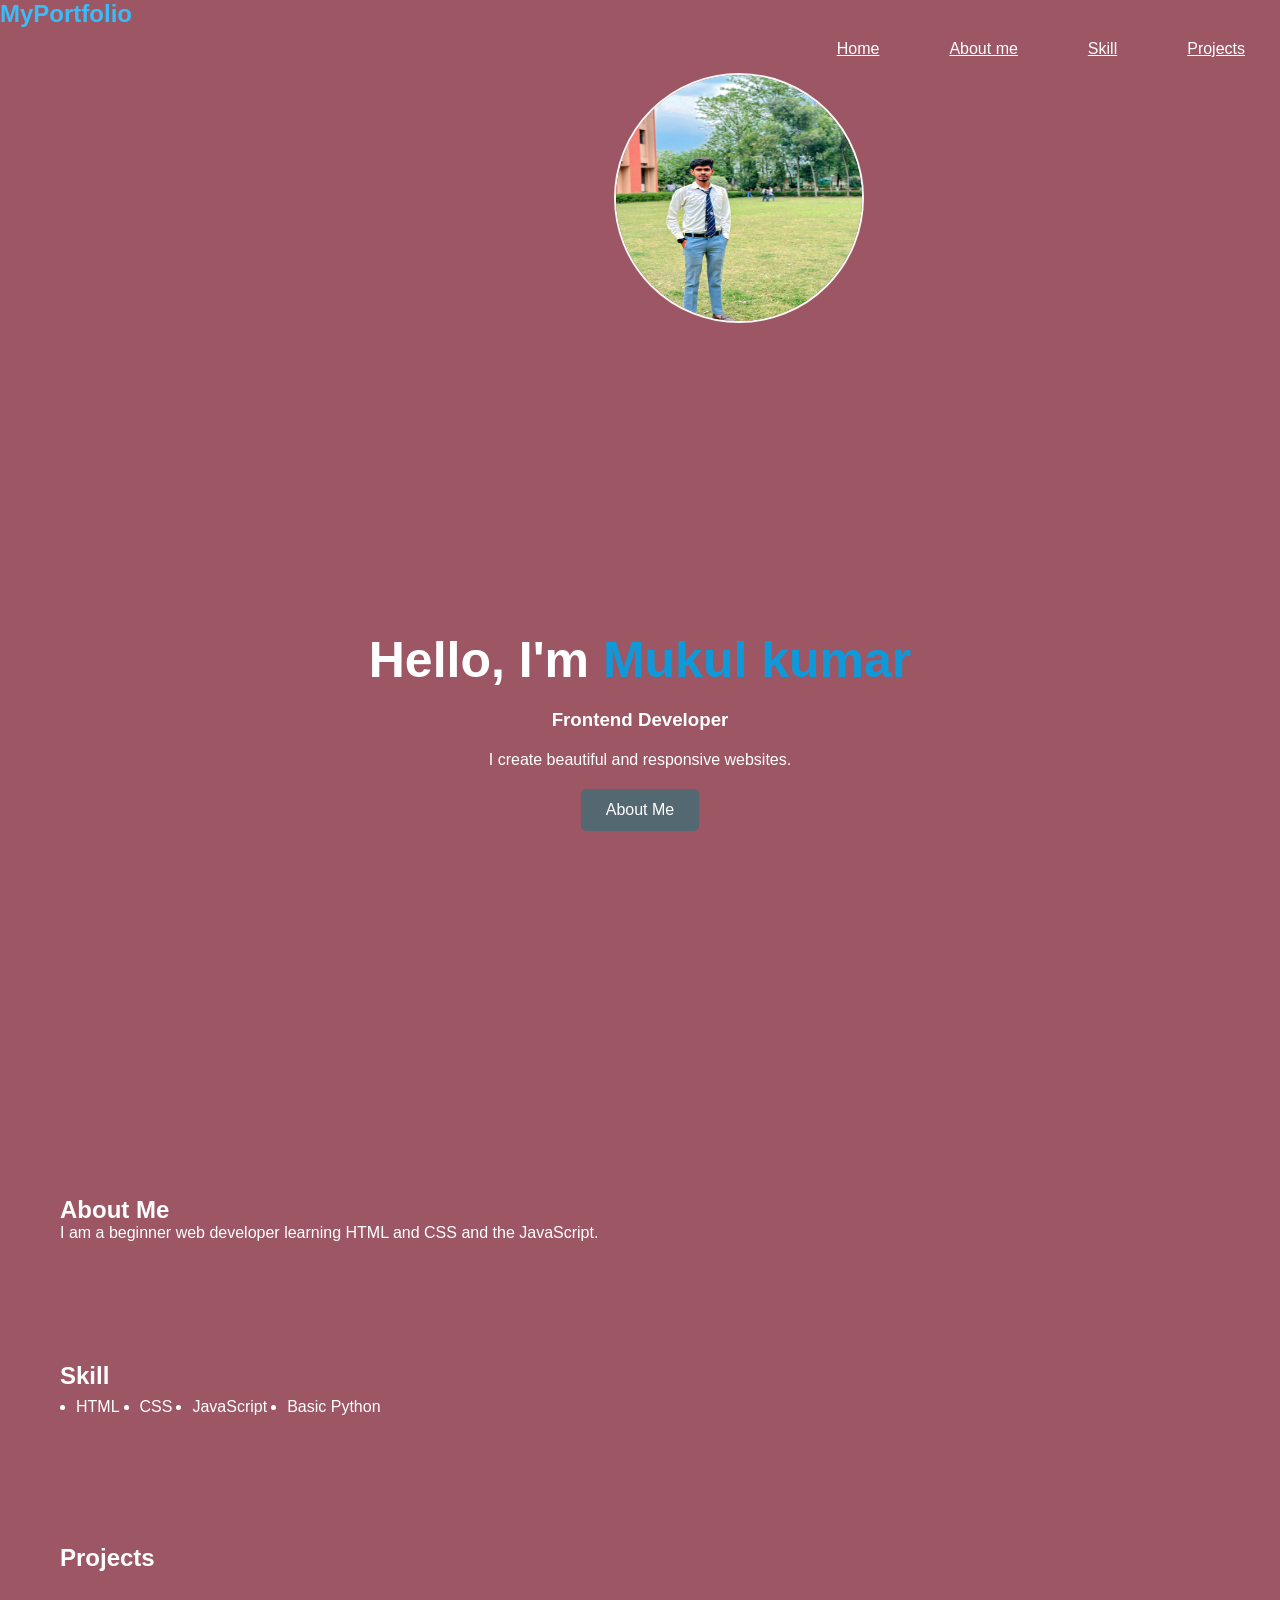
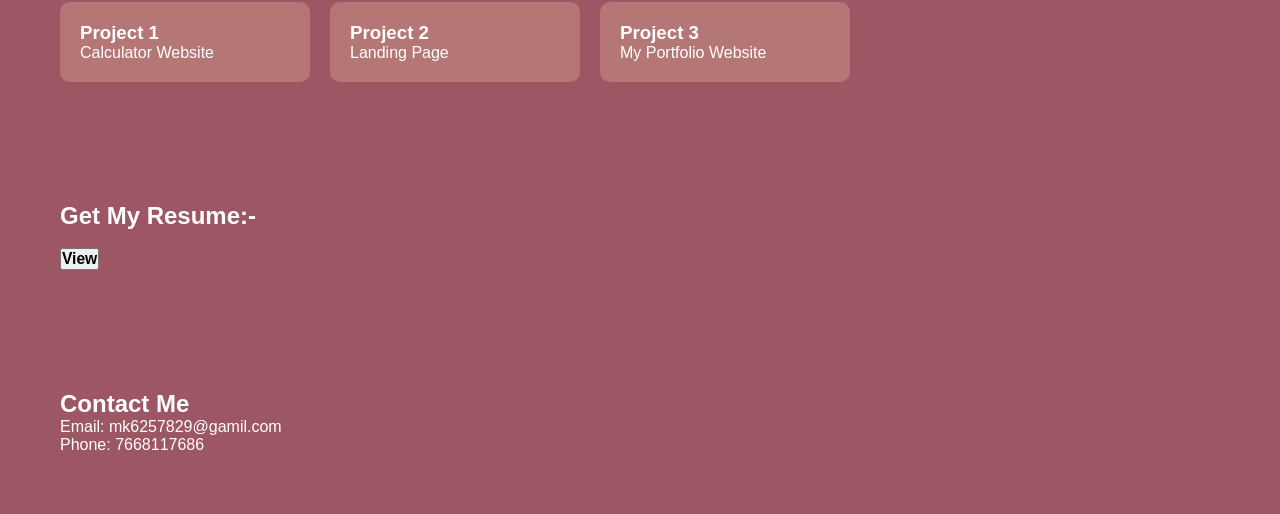
==== index.html @ 3a14113b "First commit" ====
<!DOCTYPE html>
<html lang="en">

<head>
    <meta charset="UTF-8">
    <meta name="viewport" content="width=device-width, initial-scale=1.0">
    <title>My Portfolio</title>
    <link rel="stylesheet" href="style.css">

</head>

<body>

    <header>
        <nav class="navbar">
            <h1 class="logo">MyPortfolio</h1>

            <ul>

                <a href="#home">Home</a>
                <a href="#about me "> About me</a>
                <a href="#skill">Skill</a>
                <a href="#project">Projects</a>

            </ul>

        </nav>
    </header>
    <section class="img">
        <img src="myimage.jpg" alt="myimage" height="250" width="250">
    </section>

    <section id="home" class="hero">


        <div class="content">
            <h1>Hello, I'm <span>Mukul kumar</span></h1>

            <h3>Frontend Developer</h3>

            <p>I create beautiful and responsive websites.</p>

            <a href="#contact" class="btn">About Me</a>
        </div>

    </section>

    <section id="about">

        <h2>About Me</h2>

        <p>
            I am a beginner web developer learning HTML and CSS and the JavaScript.
        </p>

    </section>
    <section id="myskill">
        <h2>Skill</h2>

        <ul>

            <li>HTML</li>
            <li>CSS</li>
            <li>JavaScript</li>
            <li>Basic Python</li>

        </ul>


    </section>

    <section id="projects">

        <h2>Projects</h2>

        <div class="project-container">

            <div class="card">
                <h3>Project 1</h3>
                <p>Calculator Website</p>
            </div>

            <div class="card">
                <h3>Project 2</h3>
                <p>Landing Page</p>
            </div>

            <div class="card">
                <h3>Project 3</h3>
                <p>My Portfolio Website</p>
            </div>

        </div>

    </section>
    <section class="rbtn">
        <h2>Get My Resume:-</h2>
        <br>
        <a href="resume.pdf"><button>
                <h3>View</h3>
            </button></a>
    </section>

    <section id="contact">

        <h2>Contact Me</h2>

        <p>Email: mk6257829@gamil.com</p>
        <p>Phone: 7668117686</p>

    </section>

</body>

</html>
---- style.css ----
*{
    margin:0;
    padding:0;
    box-sizing:border-box;
    font-family:Arial, sans-serif;
}

body{
    background: rgb(157, 87, 100);
    color:white;
}

nav ul a{
    display:flex;
    justify-content:space-between;
    align-items:center;
    padding:2px 25px;
    /* background:#111827; */
   gap:2px;
   margin: 10px 10px;
   color: white;

  
}

.logo{
    color:#38bdf8;
}

nav ul{
    display:flex;
    list-style:none;
}

nav ul li{
    margin-left:25px;
}

.navbar ul  {
    color:white;
    
    text-decoration:none;
    justify-content: flex-end;
    display: flex;
}

.hero{
    height:90vh;
    display:flex;
    justify-content:center;
    align-items:center;
    text-align:center;
}

.hero h1{
    font-size:50px;
}

.hero span{
    color:#1099d9;
}

.hero h3{
    margin:20px 0;
}

.btn{
    display:inline-block;
    margin-top:20px;
    padding:12px 25px;
    background:#546871;
    color:white;
    text-decoration:none;
    border-radius:5px;
}

section{
    padding:60px;
}

.project-container{
    display:flex;
    gap:20px;
    margin-top:30px;
}

.card{
    background:rgb(181, 118, 118);
    padding:20px;
    border-radius:10px;
    width:250px;
}
#myskill ul{
    display: flex;
    gap: 20px;
    margin: 8px;
    padding-left: 8px;

   
}
.img img{
    
    border-radius: 1000px;
    border: 2px solid whitesmoke;
    display: flex;
    justify-content: center;
    align-items: center;
    margin: -57px 554px;


    
}
.rbtn{
    color: #396072;
    
   
}
.rbtn h2{
    color: white;
}
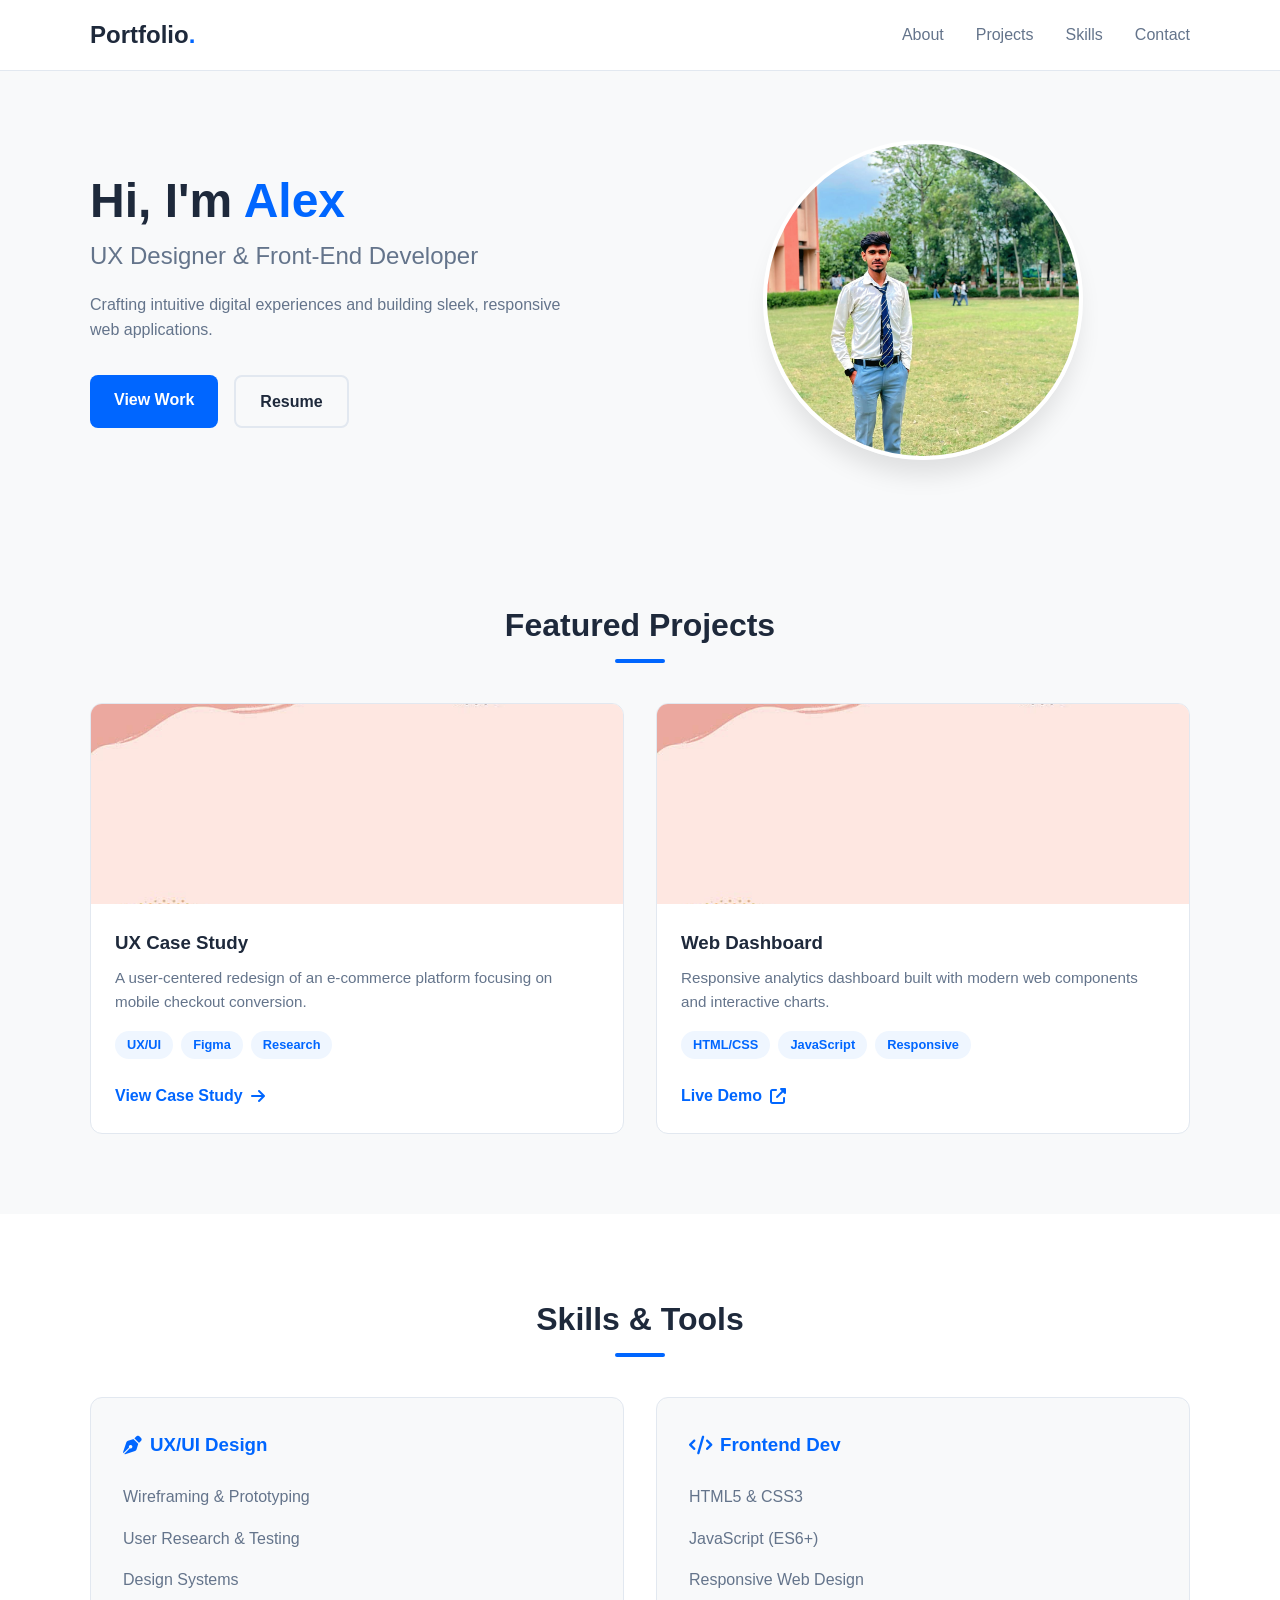
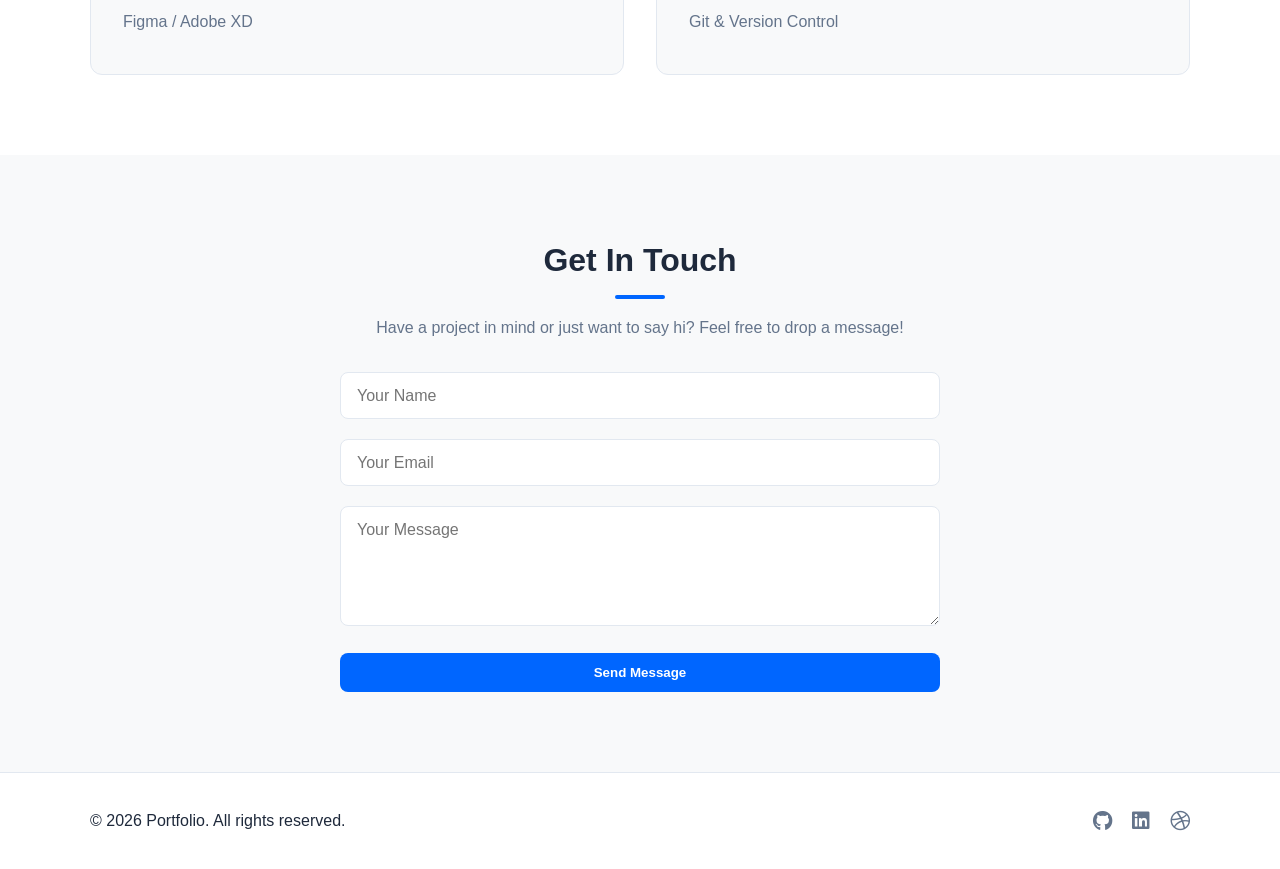
==== commit 7f6ff689: "updated portfolio site" ====
--- a/index.html
+++ b/index.html
@@ -1,115 +1,155 @@
 <!DOCTYPE html>
 <html lang="en">
-
 <head>
-    <meta charset="UTF-8">
-    <meta name="viewport" content="width=device-width, initial-scale=1.0">
-    <title>My Portfolio</title>
-    <link rel="stylesheet" href="style.css">
-
+  <meta charset="UTF-8">
+  <meta name="viewport" content="width=device-width, initial-scale=1.0">
+  <title>Portfolio | UX Designer & Developer</title>
+  <link rel="stylesheet" href="style.css">
+  <!-- Font Awesome Icons -->
+  <link rel="stylesheet" href="https://cdnjs.cloudflare.com/ajax/libs/font-awesome/6.4.0/css/all.min.css">
 </head>
-
 <body>
 
-    <header>
-        <nav class="navbar">
-            <h1 class="logo">MyPortfolio</h1>
+  <!-- Navigation -->
+  <header class="navbar">
+    <div class="nav-container">
+      <a href="#" class="logo">Portfolio<span>.</span></a>
+      <button class="menu-toggle" id="mobile-menu" aria-label="Toggle Menu">
+        <span class="bar"></span>
+        <span class="bar"></span>
+        <span class="bar"></span>
+      </button>
+      <ul class="nav-menu" id="nav-menu">
+        <li><a href="#about" class="nav-link">About</a></li>
+        <li><a href="#projects" class="nav-link">Projects</a></li>
+        <li><a href="#skills" class="nav-link">Skills</a></li>
+        <li><a href="#contact" class="nav-link btn-nav">Contact</a></li>
+      </ul>
+    </div>
+  </header>
 
-            <ul>
+  <!-- Hero Section -->
+  <section class="hero">
+    <div class="container hero-container">
+      <div class="hero-content">
+        <h1>Hi, I'm <span class="highlight">Alex</span></h1>
+        <h2>UX Designer & Front-End Developer</h2>
+        <p>Crafting intuitive digital experiences and building sleek, responsive web applications.</p>
+        <div class="hero-btns">
+          <a href="#projects" class="btn btn-primary">View Work</a>
+          <a href="resume.pdf" target="_blank" class="btn btn-secondary">Resume</a>
+        </div>
+      </div>
+      <div class="hero-image">
+        <img src="myimage.jpg" alt="Profile Image">
+      </div>
+    </div>
+  </section>
 
-                <a href="#home">Home</a>
-                <a href="#about me "> About me</a>
-                <a href="#skill">Skill</a>
-                <a href="#project">Projects</a>
-
-            </ul>
-
-        </nav>
-    </header>
-    <section class="img">
-        <img src="myimage.jpg" alt="myimage" height="250" width="250">
-    </section>
-
-    <section id="home" class="hero">
-
-
-        <div class="content">
-            <h1>Hello, I'm <span>Mukul kumar</span></h1>
-
-            <h3>Frontend Developer</h3>
-
-            <p>I create beautiful and responsive websites.</p>
-
-            <a href="#contact" class="btn">About Me</a>
+  <!-- Projects Section -->
+  <section id="projects" class="projects">
+    <div class="container">
+      <h2 class="section-title">Featured Projects</h2>
+      <div class="projects-grid">
+        
+        <!-- Project 1 -->
+        <div class="project-card">
+          <div class="card-img">
+            <img src="body.jpg" alt="Project 1 preview">
+          </div>
+          <div class="card-content">
+            <h3>UX Case Study</h3>
+            <p>A user-centered redesign of an e-commerce platform focusing on mobile checkout conversion.</p>
+            <div class="tags">
+              <span>UX/UI</span>
+              <span>Figma</span>
+              <span>Research</span>
+            </div>
+            <a href="demo.html" class="project-link">View Case Study <i class="fas fa-arrow-right"></i></a>
+          </div>
         </div>
 
-    </section>
-
-    <section id="about">
-
-        <h2>About Me</h2>
-
-        <p>
-            I am a beginner web developer learning HTML and CSS and the JavaScript.
-        </p>
-
-    </section>
-    <section id="myskill">
-        <h2>Skill</h2>
-
-        <ul>
-
-            <li>HTML</li>
-            <li>CSS</li>
-            <li>JavaScript</li>
-            <li>Basic Python</li>
-
-        </ul>
-
-
-    </section>
-
-    <section id="projects">
-
-        <h2>Projects</h2>
-
-        <div class="project-container">
-
-            <div class="card">
-                <h3>Project 1</h3>
-                <p>Calculator Website</p>
+        <!-- Project 2 -->
+        <div class="project-card">
+          <div class="card-img">
+            <img src="body.jpg" alt="Project 2 preview">
+          </div>
+          <div class="card-content">
+            <h3>Web Dashboard</h3>
+            <p>Responsive analytics dashboard built with modern web components and interactive charts.</p>
+            <div class="tags">
+              <span>HTML/CSS</span>
+              <span>JavaScript</span>
+              <span>Responsive</span>
             </div>
-
-            <div class="card">
-                <h3>Project 2</h3>
-                <p>Landing Page</p>
-            </div>
-
-            <div class="card">
-                <h3>Project 3</h3>
-                <p>My Portfolio Website</p>
-            </div>
-
+            <a href="#" class="project-link">Live Demo <i class="fas fa-external-link-alt"></i></a>
+          </div>
         </div>
 
-    </section>
-    <section class="rbtn">
-        <h2>Get My Resume:-</h2>
-        <br>
-        <a href="resume.pdf"><button>
-                <h3>View</h3>
-            </button></a>
-    </section>
+      </div>
+    </div>
+  </section>
 
-    <section id="contact">
+  <!-- Skills Section -->
+  <section id="skills" class="skills">
+    <div class="container">
+      <h2 class="section-title">Skills & Tools</h2>
+      <div class="skills-grid">
+        <div class="skill-category">
+          <h3><i class="fas fa-pen-nib"></i> UX/UI Design</h3>
+          <ul>
+            <li>Wireframing & Prototyping</li>
+            <li>User Research & Testing</li>
+            <li>Design Systems</li>
+            <li>Figma / Adobe XD</li>
+          </ul>
+        </div>
+        <div class="skill-category">
+          <h3><i class="fas fa-code"></i> Frontend Dev</h3>
+          <ul>
+            <li>HTML5 & CSS3</li>
+            <li>JavaScript (ES6+)</li>
+            <li>Responsive Web Design</li>
+            <li>Git & Version Control</li>
+          </ul>
+        </div>
+      </div>
+    </div>
+  </section>
 
-        <h2>Contact Me</h2>
+  <!-- Contact Section -->
+  <section id="contact" class="contact">
+    <div class="container">
+      <h2 class="section-title">Get In Touch</h2>
+      <p class="contact-subtitle">Have a project in mind or just want to say hi? Feel free to drop a message!</p>
+      
+      <form class="contact-form">
+        <div class="form-group">
+          <input type="text" placeholder="Your Name" required>
+        </div>
+        <div class="form-group">
+          <input type="email" placeholder="Your Email" required>
+        </div>
+        <div class="form-group">
+          <textarea rows="5" placeholder="Your Message" required></textarea>
+        </div>
+        <button type="submit" class="btn btn-primary">Send Message</button>
+      </form>
+    </div>
+  </section>
 
-        <p>Email: mk6257829@gamil.com</p>
-        <p>Phone: 7668117686</p>
+  <!-- Footer -->
+  <footer>
+    <div class="container footer-container">
+      <p>&copy; 2026 Portfolio. All rights reserved.</p>
+      <div class="social-links">
+        <a href="#"><i class="fab fa-github"></i></a>
+        <a href="#"><i class="fab fa-linkedin"></i></a>
+        <a href="#"><i class="fab fa-dribbble"></i></a>
+      </div>
+    </div>
+  </footer>
 
-    </section>
-
+  <script src="script.js"></script>
 </body>
-
 </html>
--- a/style.css
+++ b/style.css
@@ -1,120 +1,436 @@
-*{
-    margin:0;
-    padding:0;
-    box-sizing:border-box;
-    font-family:Arial, sans-serif;
-}
-
-body{
-    background: rgb(157, 87, 100);
-    color:white;
-}
-
-nav ul a{
-    display:flex;
-    justify-content:space-between;
-    align-items:center;
-    padding:2px 25px;
-    /* background:#111827; */
-   gap:2px;
-   margin: 10px 10px;
-   color: white;
-
-  
-}
-
-.logo{
-    color:#38bdf8;
-}
-
-nav ul{
-    display:flex;
-    list-style:none;
-}
-
-nav ul li{
-    margin-left:25px;
-}
-
-.navbar ul  {
-    color:white;
-    
-    text-decoration:none;
-    justify-content: flex-end;
+/* --- Global Variables & Reset --- */
+:root {
+  --primary-color: #0066ff;
+  --primary-hover: #0052cc;
+  --bg-color: #f8f9fa;
+  --card-bg: #ffffff;
+  --text-dark: #1e293b;
+  --text-muted: #64748b;
+  --border-color: #e2e8f0;
+  --transition: all 0.3s ease;
+}
+
+* {
+  margin: 0;
+  padding: 0;
+  box-sizing: border-box;
+}
+
+html {
+  scroll-behavior: smooth;
+}
+
+body {
+  font-family: 'Segoe UI', Tahoma, Geneva, Verdana, sans-serif;
+  background-color: var(--bg-color);
+  color: var(--text-dark);
+  line-height: 1.6;
+}
+
+.container {
+  width: 90%;
+  max-width: 1100px;
+  margin: 0 auto;
+}
+
+a {
+  text-decoration: none;
+  color: inherit;
+}
+
+ul {
+  list-style: none;
+}
+
+img {
+  max-width: 100%;
+  height: auto;
+  display: block;
+}
+
+.section-title {
+  font-size: 2rem;
+  text-align: center;
+  margin-bottom: 2.5rem;
+  position: relative;
+}
+
+.section-title::after {
+  content: '';
+  width: 50px;
+  height: 4px;
+  background-color: var(--primary-color);
+  display: block;
+  margin: 8px auto 0;
+  border-radius: 2px;
+}
+
+/* --- Buttons --- */
+.btn {
+  display: inline-block;
+  padding: 0.75rem 1.5rem;
+  border-radius: 8px;
+  font-weight: 600;
+  transition: var(--transition);
+  cursor: pointer;
+  border: none;
+}
+
+.btn-primary {
+  background-color: var(--primary-color);
+  color: #fff;
+}
+
+.btn-primary:hover {
+  background-color: var(--primary-hover);
+}
+
+.btn-secondary {
+  background-color: transparent;
+  color: var(--text-dark);
+  border: 2px solid var(--border-color);
+}
+
+.btn-secondary:hover {
+  border-color: var(--primary-color);
+  color: var(--primary-color);
+}
+
+/* --- Navigation --- */
+.navbar {
+  position: fixed;
+  top: 0;
+  left: 0;
+  width: 100%;
+  background-color: rgba(255, 255, 255, 0.95);
+  backdrop-filter: blur(5px);
+  border-bottom: 1px solid var(--border-color);
+  z-index: 1000;
+}
+
+.nav-container {
+  display: flex;
+  justify-content: space-between;
+  align-items: center;
+  height: 70px;
+  width: 90%;
+  max-width: 1100px;
+  margin: 0 auto;
+}
+
+.logo {
+  font-size: 1.5rem;
+  font-weight: 700;
+}
+
+.logo span {
+  color: var(--primary-color);
+}
+
+.nav-menu {
+  display: flex;
+  align-items: center;
+  gap: 2rem;
+}
+
+.nav-link {
+  font-weight: 500;
+  color: var(--text-muted);
+  transition: var(--transition);
+}
+
+.nav-link:hover {
+  color: var(--primary-color);
+}
+
+.menu-toggle {
+  display: none;
+  flex-direction: column;
+  background: none;
+  border: none;
+  cursor: pointer;
+  gap: 5px;
+}
+
+.bar {
+  width: 25px;
+  height: 3px;
+  background-color: var(--text-dark);
+  border-radius: 2px;
+  transition: var(--transition);
+}
+
+/* --- Hero Section --- */
+.hero {
+  padding: 140px 0 60px;
+}
+
+.hero-container {
+  display: flex;
+  align-items: center;
+  justify-content: space-between;
+  gap: 2rem;
+}
+
+.hero-content {
+  flex: 1;
+}
+
+.hero-content h1 {
+  font-size: 3rem;
+  line-height: 1.2;
+  margin-bottom: 0.5rem;
+}
+
+.highlight {
+  color: var(--primary-color);
+}
+
+.hero-content h2 {
+  font-size: 1.5rem;
+  color: var(--text-muted);
+  font-weight: 400;
+  margin-bottom: 1rem;
+}
+
+.hero-content p {
+  color: var(--text-muted);
+  margin-bottom: 2rem;
+  max-width: 500px;
+}
+
+.hero-btns {
+  display: flex;
+  gap: 1rem;
+}
+
+.hero-image {
+  flex: 1;
+  display: flex;
+  justify-content: center;
+}
+
+.hero-image img {
+  width: 320px;
+  height: 320px;
+  object-fit: cover;
+  border-radius: 50%;
+  border: 4px solid #fff;
+  box-shadow: 0 20px 25px -5px rgba(0, 0, 0, 0.1);
+}
+
+/* --- Projects Section --- */
+.projects {
+  padding: 80px 0;
+}
+
+.projects-grid {
+  display: grid;
+  grid-template-columns: repeat(auto-fit, minmax(300px, 1fr));
+  gap: 2rem;
+}
+
+.project-card {
+  background-color: var(--card-bg);
+  border-radius: 12px;
+  overflow: hidden;
+  border: 1px solid var(--border-color);
+  transition: var(--transition);
+}
+
+.project-card:hover {
+  transform: translateY(-5px);
+  box-shadow: 0 10px 15px -3px rgba(0, 0, 0, 0.1);
+}
+
+.card-img img {
+  width: 100%;
+  height: 200px;
+  object-fit: cover;
+}
+
+.card-content {
+  padding: 1.5rem;
+}
+
+.card-content h3 {
+  margin-bottom: 0.5rem;
+}
+
+.card-content p {
+  color: var(--text-muted);
+  font-size: 0.95rem;
+  margin-bottom: 1rem;
+}
+
+.tags {
+  display: flex;
+  gap: 0.5rem;
+  margin-bottom: 1.5rem;
+  flex-wrap: wrap;
+}
+
+.tags span {
+  background-color: #eff6ff;
+  color: var(--primary-color);
+  padding: 0.25rem 0.75rem;
+  border-radius: 20px;
+  font-size: 0.8rem;
+  font-weight: 600;
+}
+
+.project-link {
+  color: var(--primary-color);
+  font-weight: 600;
+  display: inline-flex;
+  align-items: center;
+  gap: 0.5rem;
+}
+
+/* --- Skills Section --- */
+.skills {
+  padding: 80px 0;
+  background-color: #fff;
+}
+
+.skills-grid {
+  display: grid;
+  grid-template-columns: repeat(auto-fit, minmax(250px, 1fr));
+  gap: 2rem;
+}
+
+.skill-category {
+  padding: 2rem;
+  border-radius: 12px;
+  border: 1px solid var(--border-color);
+  background-color: var(--bg-color);
+}
+
+.skill-category h3 {
+  margin-bottom: 1rem;
+  display: flex;
+  align-items: center;
+  gap: 0.5rem;
+  color: var(--primary-color);
+}
+
+.skill-category ul li {
+  padding: 0.5rem 0;
+  color: var(--text-muted);
+  border-bottom: 1px border-color;
+}
+
+/* --- Contact Section --- */
+.contact {
+  padding: 80px 0;
+}
+
+.contact-subtitle {
+  text-align: center;
+  color: var(--text-muted);
+  margin-bottom: 2rem;
+  margin-top: -1.5rem;
+}
+
+.contact-form {
+  max-width: 600px;
+  margin: 0 auto;
+  display: flex;
+  flex-direction: column;
+  gap: 1.25rem;
+}
+
+.form-group input,
+.form-group textarea {
+  width: 100%;
+  padding: 0.85rem 1rem;
+  border-radius: 8px;
+  border: 1px solid var(--border-color);
+  outline: none;
+  font-family: inherit;
+  font-size: 1rem;
+  transition: var(--transition);
+}
+
+.form-group input:focus,
+.form-group textarea:focus {
+  border-color: var(--primary-color);
+  box-shadow: 0 0 0 3px rgba(0, 102, 255, 0.1);
+}
+
+/* --- Footer --- */
+footer {
+  background-color: #fff;
+  border-top: 1px solid var(--border-color);
+  padding: 2rem 0;
+}
+
+.footer-container {
+  display: flex;
+  justify-content: space-between;
+  align-items: center;
+  flex-wrap: wrap;
+  gap: 1rem;
+}
+
+.social-links {
+  display: flex;
+  gap: 1.25rem;
+}
+
+.social-links a {
+  font-size: 1.25rem;
+  color: var(--text-muted);
+  transition: var(--transition);
+}
+
+.social-links a:hover {
+  color: var(--primary-color);
+}
+
+/* --- Mobile Responsiveness --- */
+@media (max-width: 768px) {
+  .menu-toggle {
     display: flex;
-}
-
-.hero{
-    height:90vh;
-    display:flex;
-    justify-content:center;
-    align-items:center;
-    text-align:center;
-}
-
-.hero h1{
-    font-size:50px;
-}
-
-.hero span{
-    color:#1099d9;
-}
-
-.hero h3{
-    margin:20px 0;
-}
-
-.btn{
-    display:inline-block;
-    margin-top:20px;
-    padding:12px 25px;
-    background:#546871;
-    color:white;
-    text-decoration:none;
-    border-radius:5px;
-}
-
-section{
-    padding:60px;
-}
-
-.project-container{
-    display:flex;
-    gap:20px;
-    margin-top:30px;
-}
-
-.card{
-    background:rgb(181, 118, 118);
-    padding:20px;
-    border-radius:10px;
-    width:250px;
-}
-#myskill ul{
-    display: flex;
-    gap: 20px;
-    margin: 8px;
-    padding-left: 8px;
-
-   
-}
-.img img{
-    
-    border-radius: 1000px;
-    border: 2px solid whitesmoke;
-    display: flex;
+  }
+
+  .nav-menu {
+    position: fixed;
+    top: 70px;
+    left: -100%;
+    flex-direction: column;
+    background-color: #fff;
+    width: 100%;
+    text-align: center;
+    padding: 2rem 0;
+    box-shadow: 0 10px 15px -3px rgba(0, 0, 0, 0.05);
+    transition: var(--transition);
+  }
+
+  .nav-menu.active {
+    left: 0;
+  }
+
+  .hero-container {
+    flex-direction: column-reverse;
+    text-align: center;
+  }
+
+  .hero-content p {
+    margin: 0 auto 2rem;
+  }
+
+  .hero-btns {
     justify-content: center;
-    align-items: center;
-    margin: -57px 554px;
-
-
-    
-}
-.rbtn{
-    color: #396072;
-    
-   
-}
-.rbtn h2{
-    color: white;
-}
+  }
+
+  .hero-image img {
+    width: 220px;
+    height: 220px;
+  }
+
+  .footer-container {
+    flex-direction: column;
+    text-align: center;
+  }
+}
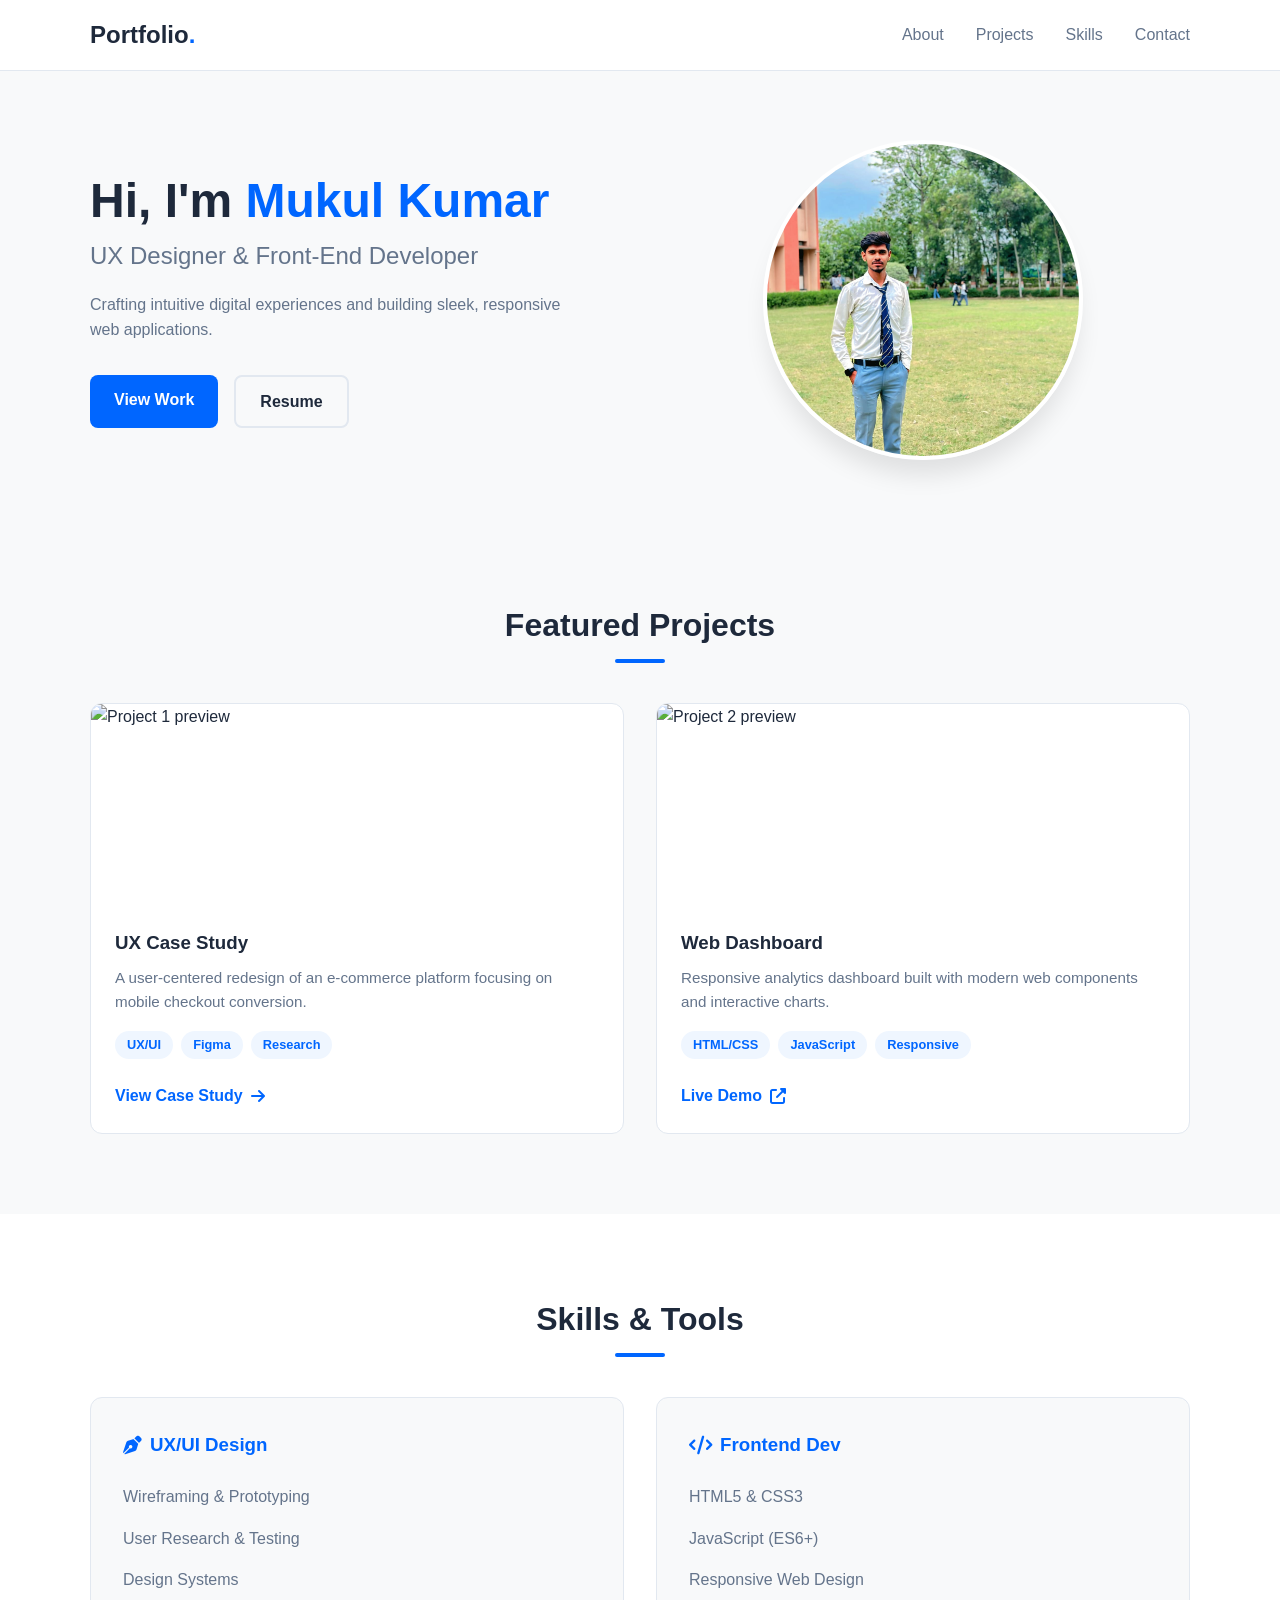
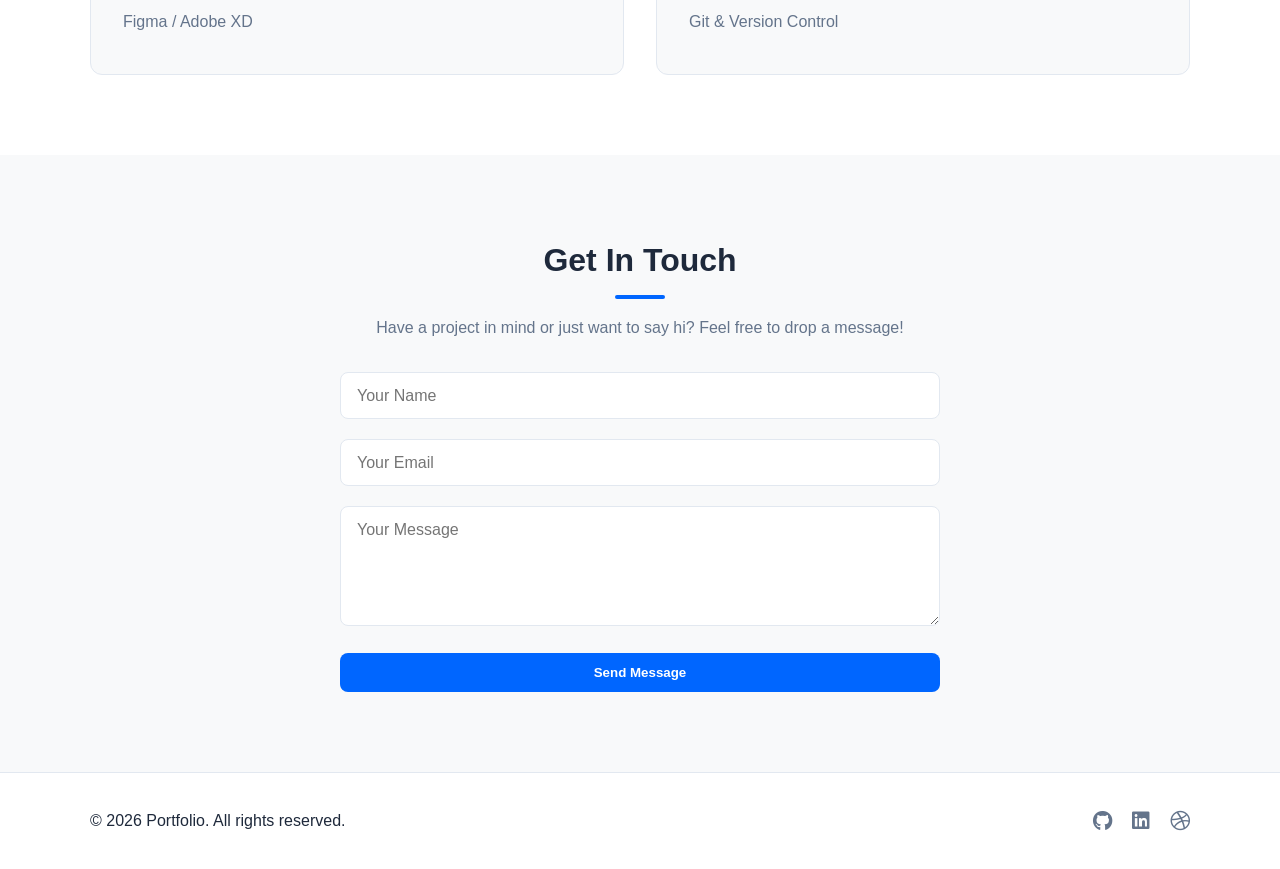
==== commit a7709d05: "updated portfolio site" ====
--- a/index.html
+++ b/index.html
@@ -32,7 +32,7 @@
   <section class="hero">
     <div class="container hero-container">
       <div class="hero-content">
-        <h1>Hi, I'm <span class="highlight">Alex</span></h1>
+        <h1>Hi, I'm <span class="highlight">Mukul Kumar</span></h1>
         <h2>UX Designer & Front-End Developer</h2>
         <p>Crafting intuitive digital experiences and building sleek, responsive web applications.</p>
         <div class="hero-btns">
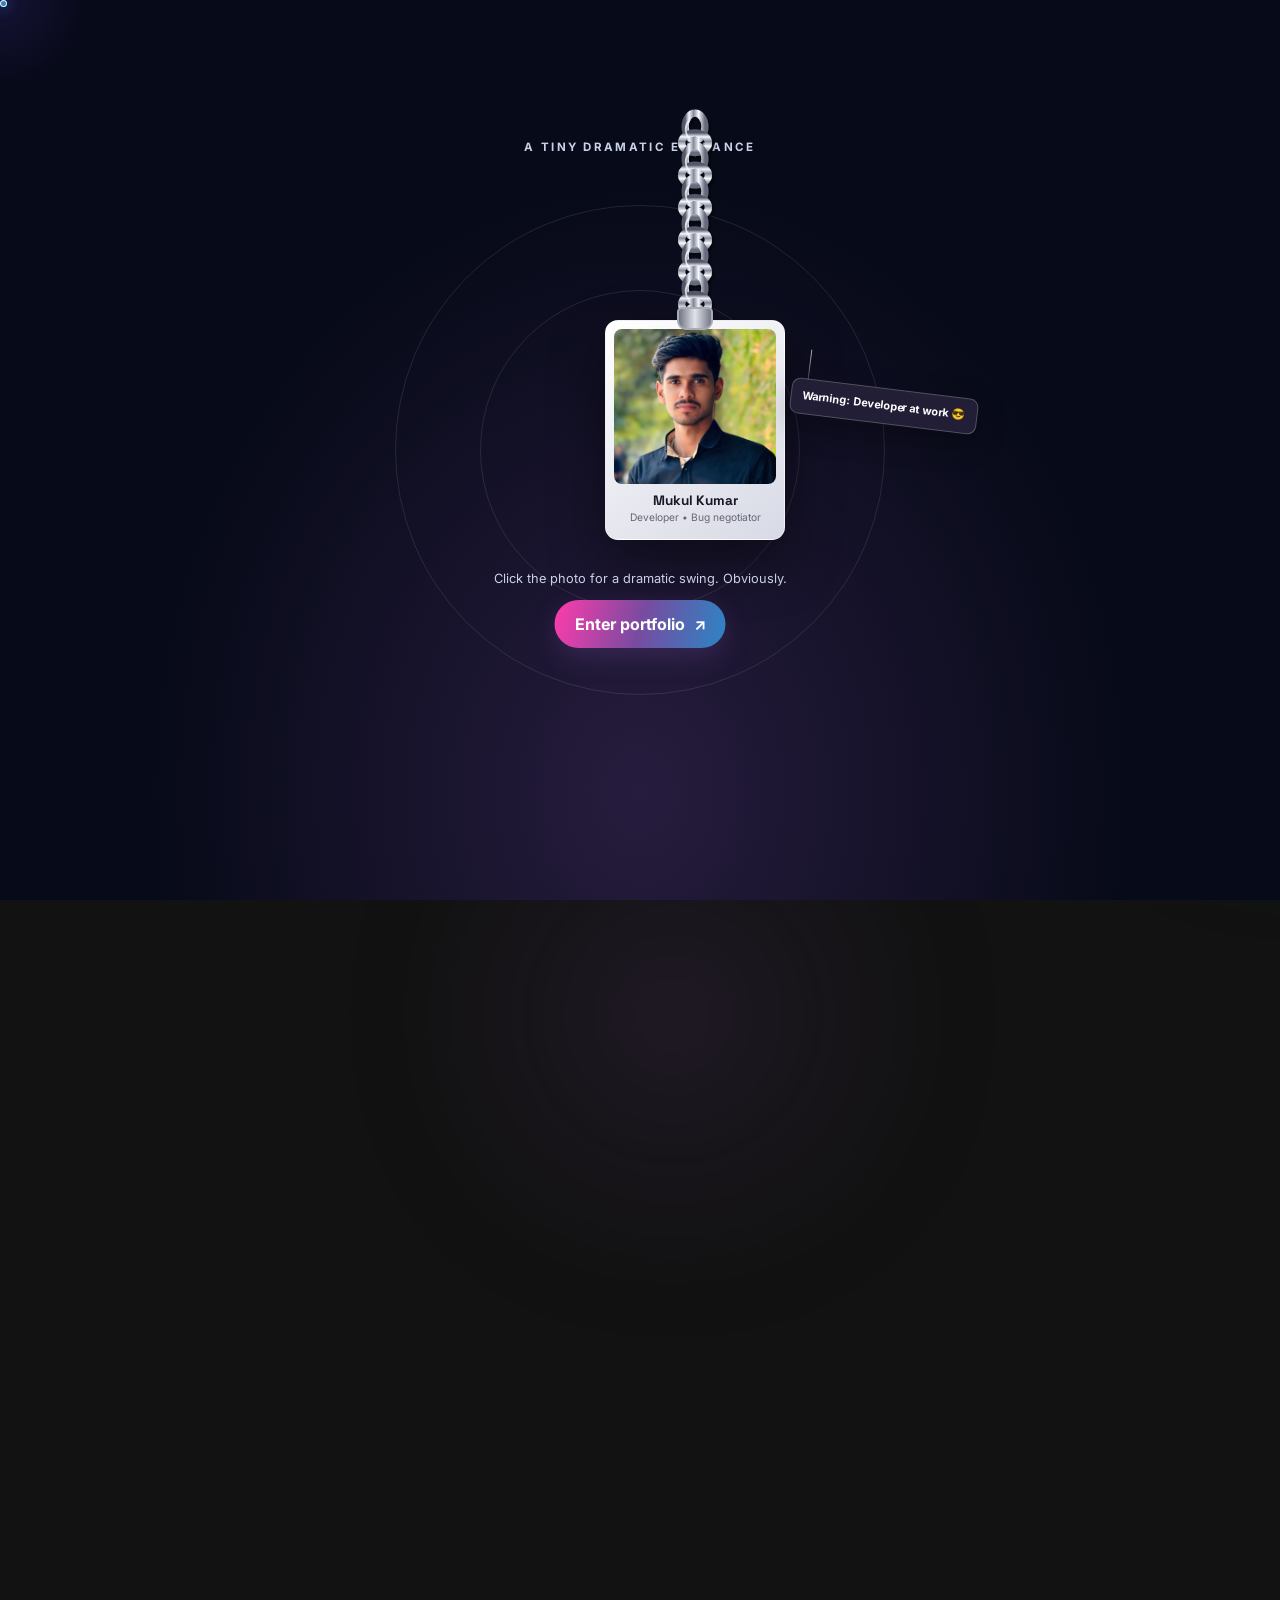
==== commit 5dec3428: "Updated portfolio" ====
--- a/index.html
+++ b/index.html
@@ -3,153 +3,86 @@
 <head>
   <meta charset="UTF-8">
   <meta name="viewport" content="width=device-width, initial-scale=1.0">
-  <title>Portfolio | UX Designer & Developer</title>
+  <meta name="theme-color" content="#0b1026">
+  <meta name="description" content="Mukul Kumar — developer, chai enthusiast, and professional tab collector.">
+  <title>Mukul Kumar — Developer &amp; Professional Tab Collector</title>
   <link rel="stylesheet" href="style.css">
-  <!-- Font Awesome Icons -->
-  <link rel="stylesheet" href="https://cdnjs.cloudflare.com/ajax/libs/font-awesome/6.4.0/css/all.min.css">
+  <script src="script.js" defer></script>
 </head>
-<body>
+<body class="intro-active" data-page="home">
+  <div class="bg-orb orb-one" aria-hidden="true"></div><div class="bg-orb orb-two" aria-hidden="true"></div><div class="bg-orb orb-three" aria-hidden="true"></div><span class="cursor-glow" aria-hidden="true"></span>
+  <div class="intro" id="intro" role="dialog" aria-label="Portfolio introduction">
+    <div class="intro-content">
+      <span class="intro-label">A tiny dramatic entrance</span>
+      <div class="chain-swing">
+        <svg class="chain-svg" viewBox="0 0 78 230" role="img" aria-label="A hanging metal chain">
+          <defs>
+            <linearGradient id="metal" x1="0" x2="1">
+              <stop offset="0" stop-color="#555967"/><stop offset=".2" stop-color="#f3f5ff"/><stop offset=".43" stop-color="#858b9a"/><stop offset=".68" stop-color="#f9faff"/><stop offset="1" stop-color="#656b7c"/>
+            </linearGradient>
+            <filter id="chain-shadow" x="-80%" y="-20%" width="260%" height="150%"><feDropShadow dx="2" dy="3" stdDeviation="2" flood-color="#000" flood-opacity=".55"/></filter>
+          </defs>
+          <g class="chain-metal">
+            <ellipse cx="39" cy="7" rx="11" ry="15"/><ellipse cx="39" cy="25" rx="11" ry="15" transform="rotate(90 39 25)"/>
+            <ellipse cx="39" cy="43" rx="11" ry="15"/><ellipse cx="39" cy="61" rx="11" ry="15" transform="rotate(90 39 61)"/>
+            <ellipse cx="39" cy="79" rx="11" ry="15"/><ellipse cx="39" cy="97" rx="11" ry="15" transform="rotate(90 39 97)"/>
+            <ellipse cx="39" cy="115" rx="11" ry="15"/><ellipse cx="39" cy="133" rx="11" ry="15" transform="rotate(90 39 133)"/>
+            <ellipse cx="39" cy="151" rx="11" ry="15"/><ellipse cx="39" cy="169" rx="11" ry="15" transform="rotate(90 39 169)"/>
+            <ellipse cx="39" cy="187" rx="11" ry="15"/><ellipse cx="39" cy="205" rx="11" ry="15" transform="rotate(90 39 205)"/>
+            <ellipse cx="39" cy="223" rx="11" ry="15"/>
+          </g>
+          <g class="chain-highlight"><path d="M32 1c-5 6-4 14 0 19M32 37c-5 6-4 14 0 19M32 73c-5 6-4 14 0 19M32 109c-5 6-4 14 0 19M32 145c-5 6-4 14 0 19M32 181c-5 6-4 14 0 19"/></g>
+        </svg>
+        <div class="id-card swing-trigger" tabindex="0" role="button" aria-label="Click or hover to swing the photo">
+          <span class="card-clip"></span><div class="photo-wrap"><img src="my photo.jpeg" alt="Mukul Kumar profile photo"></div>
+          <p class="card-name">Mukul Kumar</p><p class="card-role">Developer • Bug negotiator</p>
+        </div>
+        <span class="warning-tag">Warning: Developer at work 😎</span>
+      </div>
+      <p class="intro-hint">Click the photo for a dramatic swing. Obviously.</p>
+      <button class="button enter-button" id="enter-button" type="button">Enter portfolio <span aria-hidden="true">↗</span></button>
+    </div>
+  </div>
 
-  <!-- Navigation -->
-  <header class="navbar">
-    <div class="nav-container">
-      <a href="#" class="logo">Portfolio<span>.</span></a>
-      <button class="menu-toggle" id="mobile-menu" aria-label="Toggle Menu">
-        <span class="bar"></span>
-        <span class="bar"></span>
-        <span class="bar"></span>
-      </button>
-      <ul class="nav-menu" id="nav-menu">
-        <li><a href="#about" class="nav-link">About</a></li>
-        <li><a href="#projects" class="nav-link">Projects</a></li>
-        <li><a href="#skills" class="nav-link">Skills</a></li>
-        <li><a href="#contact" class="nav-link btn-nav">Contact</a></li>
+  <div class="site" id="site" inert>
+    <header class="navbar"><nav class="container nav-inner" aria-label="Main navigation">
+      <a class="brand" href="index.html" aria-current="page">mukul<span>.</span></a>
+      <ul class="nav-links" id="nav-links">
+        <li><a href="index.html" aria-current="page">Home</a></li><li><a href="about.html">About</a></li><li><a href="skills.html">Skills</a></li><li><a href="projects.html">Projects</a></li><li><a href="experience.html">Experience</a></li><li><a href="fun.html">Fun</a></li><li><a href="contact.html">Contact</a></li>
       </ul>
-    </div>
-  </header>
-
-  <!-- Hero Section -->
-  <section class="hero">
-    <div class="container hero-container">
-      <div class="hero-content">
-        <h1>Hi, I'm <span class="highlight">Mukul Kumar</span></h1>
-        <h2>UX Designer & Front-End Developer</h2>
-        <p>Crafting intuitive digital experiences and building sleek, responsive web applications.</p>
-        <div class="hero-btns">
-          <a href="#projects" class="btn btn-primary">View Work</a>
-          <a href="resume.pdf" target="_blank" class="btn btn-secondary">Resume</a>
+      <div class="nav-actions"><button class="theme-toggle" id="theme-toggle" type="button" aria-label="Switch to light theme" title="Toggle theme"><span id="theme-icon" aria-hidden="true">☀️</span></button><button class="menu-toggle" id="menu-toggle" type="button" aria-expanded="false" aria-controls="nav-links" aria-label="Open navigation menu"><span aria-hidden="true">☰</span></button></div>
+    </nav></header>
+    <main>
+      <section class="hero" id="home"><div class="container hero-grid">
+        <div class="reveal"><span class="availability"><span class="availability-dot"></span> Available for interesting things</span>
+          <h1>Hey, I'm<br><span class="gradient-text">Mukul Kumar.</span></h1>
+          <p class="hero-tagline"><span id="typing-text"></span><span class="typing-caret" aria-hidden="true"></span></p>
+          <p class="hero-copy">I turn <strong>“this should be easy”</strong> into surprisingly good digital experiences — and occasionally into 37 open tabs.</p>
+          <div class="hero-buttons"><a class="button" data-magnetic href="projects.html">View Projects <span aria-hidden="true">↘</span></a><a class="button button-secondary" data-magnetic href="contact.html">Contact Me <span aria-hidden="true">☕</span></a></div>
+          <div class="hero-meta"><span class="avatar-stack" aria-hidden="true"><span class="mini-avatar">JS</span><span class="mini-avatar">CSS</span><span class="mini-avatar">☕</span></span><span>Built with curiosity &amp; questionable sleep hours</span></div>
         </div>
-      </div>
-      <div class="hero-image">
-        <img src="myimage.jpg" alt="Profile Image">
-      </div>
-    </div>
-  </section>
-
-  <!-- Projects Section -->
-  <section id="projects" class="projects">
-    <div class="container">
-      <h2 class="section-title">Featured Projects</h2>
-      <div class="projects-grid">
-        
-        <!-- Project 1 -->
-        <div class="project-card">
-          <div class="card-img">
-            <img src="body.jpg" alt="Project 1 preview">
-          </div>
-          <div class="card-content">
-            <h3>UX Case Study</h3>
-            <p>A user-centered redesign of an e-commerce platform focusing on mobile checkout conversion.</p>
-            <div class="tags">
-              <span>UX/UI</span>
-              <span>Figma</span>
-              <span>Research</span>
-            </div>
-            <a href="demo.html" class="project-link">View Case Study <i class="fas fa-arrow-right"></i></a>
-          </div>
+        <div class="hero-art reveal reveal-delay-2" aria-label="Developer portrait"><div class="hero-portrait"><img src="my-photo.jpg" alt="Portrait of Mukul Kumar"></div><span class="float-chip chip-code">{ "code": "coffee" } ✨</span><span class="float-chip chip-coffee">☕ Fuel: 98% chai</span></div>
+      </div></section>
+      <section class="section"><div class="container">
+        <div class="section-heading reveal"><span class="eyebrow">A quick intro</span><h2>Professional enough.<br><span class="gradient-text">Human enough.</span></h2><p>Yes, I also Google things I have Googled before.</p></div>
+        <div class="bento-grid">
+          <article class="bento-card glass bento-wide reveal"><span class="bento-icon" aria-hidden="true">🧠</span><h3>Curious by default. Developer by choice.</h3><p>I like making the web useful, thoughtful, and a little more fun. Clean code, tiny details, and buttons that actually do the thing: the dream.</p></article>
+          <article class="bento-card glass reveal reveal-delay-1"><span class="bento-icon" aria-hidden="true">☕</span><h3>Powered by chai</h3><p>My build process has a very reliable hot beverage dependency.</p></article>
+          <article class="bento-card glass reveal reveal-delay-2"><span class="bento-icon" aria-hidden="true">🧪</span><h3>Always experimenting</h3><p>New ideas welcome. Surprise console errors less so.</p></article>
         </div>
-
-        <!-- Project 2 -->
-        <div class="project-card">
-          <div class="card-img">
-            <img src="body.jpg" alt="Project 2 preview">
-          </div>
-          <div class="card-content">
-            <h3>Web Dashboard</h3>
-            <p>Responsive analytics dashboard built with modern web components and interactive charts.</p>
-            <div class="tags">
-              <span>HTML/CSS</span>
-              <span>JavaScript</span>
-              <span>Responsive</span>
-            </div>
-            <a href="#" class="project-link">Live Demo <i class="fas fa-external-link-alt"></i></a>
-          </div>
+        <div class="section-action reveal"><a class="button" data-magnetic href="about.html">More about me <span aria-hidden="true">↗</span></a></div>
+      </div></section>
+      <section class="section"><div class="container">
+        <div class="section-heading reveal"><span class="eyebrow">Selected work</span><h2>Fresh out of my<br><span class="gradient-text">drafts folder.</span></h2><p>Small previews of things built with curiosity and a suspicious number of browser tabs.</p></div>
+        <div class="project-grid">
+          <article class="project-card glass reveal" data-tilt><div class="project-art"><span class="project-art-icon" aria-hidden="true">🪴</span></div><div class="project-body"><div class="project-meta"><h3>Plant Parent</h3><span>2025</span></div><p>A dashboard for keeping houseplants alive. My fern did the QA.</p><div class="tag-list"><span class="tag">JavaScript</span><span class="tag">CSS</span></div></div></article>
+          <article class="project-card glass reveal reveal-delay-1" data-tilt><div class="project-art"><span class="project-art-icon" aria-hidden="true">🧾</span></div><div class="project-body"><div class="project-meta"><h3>Split Happens</h3><span>2025</span></div><p>A no-drama bill splitter for friends who forget maths after dinner.</p><div class="tag-list"><span class="tag">React</span><span class="tag">TypeScript</span></div></div></article>
         </div>
-
-      </div>
-    </div>
-  </section>
-
-  <!-- Skills Section -->
-  <section id="skills" class="skills">
-    <div class="container">
-      <h2 class="section-title">Skills & Tools</h2>
-      <div class="skills-grid">
-        <div class="skill-category">
-          <h3><i class="fas fa-pen-nib"></i> UX/UI Design</h3>
-          <ul>
-            <li>Wireframing & Prototyping</li>
-            <li>User Research & Testing</li>
-            <li>Design Systems</li>
-            <li>Figma / Adobe XD</li>
-          </ul>
-        </div>
-        <div class="skill-category">
-          <h3><i class="fas fa-code"></i> Frontend Dev</h3>
-          <ul>
-            <li>HTML5 & CSS3</li>
-            <li>JavaScript (ES6+)</li>
-            <li>Responsive Web Design</li>
-            <li>Git & Version Control</li>
-          </ul>
-        </div>
-      </div>
-    </div>
-  </section>
-
-  <!-- Contact Section -->
-  <section id="contact" class="contact">
-    <div class="container">
-      <h2 class="section-title">Get In Touch</h2>
-      <p class="contact-subtitle">Have a project in mind or just want to say hi? Feel free to drop a message!</p>
-      
-      <form class="contact-form">
-        <div class="form-group">
-          <input type="text" placeholder="Your Name" required>
-        </div>
-        <div class="form-group">
-          <input type="email" placeholder="Your Email" required>
-        </div>
-        <div class="form-group">
-          <textarea rows="5" placeholder="Your Message" required></textarea>
-        </div>
-        <button type="submit" class="btn btn-primary">Send Message</button>
-      </form>
-    </div>
-  </section>
-
-  <!-- Footer -->
-  <footer>
-    <div class="container footer-container">
-      <p>&copy; 2026 Portfolio. All rights reserved.</p>
-      <div class="social-links">
-        <a href="#"><i class="fab fa-github"></i></a>
-        <a href="#"><i class="fab fa-linkedin"></i></a>
-        <a href="#"><i class="fab fa-dribbble"></i></a>
-      </div>
-    </div>
-  </footer>
-
-  <script src="script.js"></script>
+        <div class="section-action reveal"><a class="button" data-magnetic href="projects.html">All projects <span aria-hidden="true">↗</span></a></div>
+      </div></section>
+      <section class="section"><div class="container"><div class="bento-card glass home-cta reveal"><span class="eyebrow">Have a good one?</span><h2>Let's make something<br><span class="gradient-text">delightfully useful.</span></h2><p>Project idea, kind meme, or strong chai recommendation — my inbox is open.</p><a class="button" data-magnetic href="contact.html">Contact me <span aria-hidden="true">↗</span></a></div></div></section>
+    </main>
+    <footer class="footer"><div class="container"><p>Made with <span class="heart">❤️</span>, ☕ and 100 Google searches.</p></div></footer>
+  </div>
 </body>
-</html>+</html>
--- a/style.css
+++ b/style.css
@@ -1,436 +1,303 @@
-/* --- Global Variables & Reset --- */
+@import url("https://fonts.googleapis.com/css2?family=Inter:wght@400;500;600;700&family=Space+Grotesk:wght@400;500;600;700&display=swap");
+
 :root {
-  --primary-color: #0066ff;
-  --primary-hover: #0052cc;
-  --bg-color: #f8f9fa;
-  --card-bg: #ffffff;
-  --text-dark: #1e293b;
-  --text-muted: #64748b;
-  --border-color: #e2e8f0;
-  --transition: all 0.3s ease;
-}
-
-* {
+  color-scheme: dark;
+  --bg: #0b1026;
+  --bg-deep: #1a1040;
+  --surface: rgba(255, 255, 255, .065);
+  --surface-strong: rgba(255, 255, 255, .11);
+  --text: #fff;
+  --muted: #c9d1e8;
+  --line: rgba(255, 255, 255, .14);
+  --pink: #ff3cac;
+  --purple: #784ba0;
+  --cyan: #2b86c5;
+  --yellow: #ffd93d;
+  --mint: #00f5a0;
+  --coral: #ff6b6b;
+  --accent: var(--cyan);
+  --shadow: 0 24px 75px rgba(0, 0, 0, .28);
+  --nav: rgba(11, 16, 38, .75);
+  --heading: "Space Grotesk", sans-serif;
+  --body: "Inter", sans-serif;
+}
+
+body[data-page="about"] { --accent: var(--pink); }
+body[data-page="skills"] { --accent: var(--mint); }
+body[data-page="projects"] { --accent: var(--yellow); }
+body[data-page="experience"] { --accent: var(--coral); }
+body[data-page="fun"] { --accent: var(--pink); }
+body[data-page="contact"] { --accent: var(--cyan); }
+
+body.light-theme {
+  color-scheme: light;
+  --bg: #fff8f0;
+  --bg-deep: #f1e9ff;
+  --surface: rgba(255, 255, 255, .67);
+  --surface-strong: rgba(255, 255, 255, .88);
+  --text: #17172c;
+  --muted: #62647c;
+  --line: rgba(40, 36, 76, .14);
+  --shadow: 0 22px 60px rgba(70, 47, 112, .13);
+  --nav: rgba(255, 248, 240, .82);
+}
+
+*, *::before, *::after { box-sizing: border-box; }
+html { min-width: 320px; overflow-x: clip; scroll-behavior: smooth; scroll-padding-top: 96px; }
+body {
+  min-width: 320px;
+  min-height: 100vh;
   margin: 0;
-  padding: 0;
-  box-sizing: border-box;
-}
-
-html {
-  scroll-behavior: smooth;
-}
-
-body {
-  font-family: 'Segoe UI', Tahoma, Geneva, Verdana, sans-serif;
-  background-color: var(--bg-color);
-  color: var(--text-dark);
-  line-height: 1.6;
-}
-
-.container {
-  width: 90%;
-  max-width: 1100px;
-  margin: 0 auto;
-}
-
-a {
-  text-decoration: none;
-  color: inherit;
-}
-
-ul {
-  list-style: none;
-}
-
-img {
-  max-width: 100%;
-  height: auto;
-  display: block;
-}
-
-.section-title {
-  font-size: 2rem;
-  text-align: center;
-  margin-bottom: 2.5rem;
-  position: relative;
-}
-
-.section-title::after {
-  content: '';
-  width: 50px;
-  height: 4px;
-  background-color: var(--primary-color);
-  display: block;
-  margin: 8px auto 0;
-  border-radius: 2px;
-}
-
-/* --- Buttons --- */
-.btn {
-  display: inline-block;
-  padding: 0.75rem 1.5rem;
-  border-radius: 8px;
-  font-weight: 600;
-  transition: var(--transition);
-  cursor: pointer;
-  border: none;
-}
-
-.btn-primary {
-  background-color: var(--primary-color);
-  color: #fff;
-}
-
-.btn-primary:hover {
-  background-color: var(--primary-hover);
-}
-
-.btn-secondary {
-  background-color: transparent;
-  color: var(--text-dark);
-  border: 2px solid var(--border-color);
-}
-
-.btn-secondary:hover {
-  border-color: var(--primary-color);
-  color: var(--primary-color);
-}
-
-/* --- Navigation --- */
-.navbar {
-  position: fixed;
-  top: 0;
-  left: 0;
-  width: 100%;
-  background-color: rgba(255, 255, 255, 0.95);
-  backdrop-filter: blur(5px);
-  border-bottom: 1px solid var(--border-color);
-  z-index: 1000;
-}
-
-.nav-container {
-  display: flex;
-  justify-content: space-between;
-  align-items: center;
-  height: 70px;
-  width: 90%;
-  max-width: 1100px;
-  margin: 0 auto;
-}
-
-.logo {
-  font-size: 1.5rem;
-  font-weight: 700;
-}
-
-.logo span {
-  color: var(--primary-color);
-}
-
-.nav-menu {
-  display: flex;
-  align-items: center;
-  gap: 2rem;
-}
-
-.nav-link {
-  font-weight: 500;
-  color: var(--text-muted);
-  transition: var(--transition);
-}
-
-.nav-link:hover {
-  color: var(--primary-color);
-}
-
-.menu-toggle {
-  display: none;
-  flex-direction: column;
-  background: none;
-  border: none;
-  cursor: pointer;
-  gap: 5px;
-}
-
-.bar {
-  width: 25px;
-  height: 3px;
-  background-color: var(--text-dark);
-  border-radius: 2px;
-  transition: var(--transition);
-}
-
-/* --- Hero Section --- */
-.hero {
-  padding: 140px 0 60px;
-}
-
-.hero-container {
-  display: flex;
-  align-items: center;
-  justify-content: space-between;
-  gap: 2rem;
-}
-
-.hero-content {
-  flex: 1;
-}
-
-.hero-content h1 {
-  font-size: 3rem;
-  line-height: 1.2;
-  margin-bottom: 0.5rem;
-}
-
-.highlight {
-  color: var(--primary-color);
-}
-
-.hero-content h2 {
-  font-size: 1.5rem;
-  color: var(--text-muted);
-  font-weight: 400;
-  margin-bottom: 1rem;
-}
-
-.hero-content p {
-  color: var(--text-muted);
-  margin-bottom: 2rem;
-  max-width: 500px;
-}
-
-.hero-btns {
-  display: flex;
-  gap: 1rem;
-}
-
-.hero-image {
-  flex: 1;
-  display: flex;
-  justify-content: center;
-}
-
-.hero-image img {
-  width: 320px;
-  height: 320px;
-  object-fit: cover;
-  border-radius: 50%;
-  border: 4px solid #fff;
-  box-shadow: 0 20px 25px -5px rgba(0, 0, 0, 0.1);
-}
-
-/* --- Projects Section --- */
-.projects {
-  padding: 80px 0;
-}
-
-.projects-grid {
-  display: grid;
-  grid-template-columns: repeat(auto-fit, minmax(300px, 1fr));
-  gap: 2rem;
-}
-
-.project-card {
-  background-color: var(--card-bg);
-  border-radius: 12px;
-  overflow: hidden;
-  border: 1px solid var(--border-color);
-  transition: var(--transition);
-}
-
-.project-card:hover {
-  transform: translateY(-5px);
-  box-shadow: 0 10px 15px -3px rgba(0, 0, 0, 0.1);
-}
-
-.card-img img {
-  width: 100%;
-  height: 200px;
-  object-fit: cover;
-}
-
-.card-content {
-  padding: 1.5rem;
-}
-
-.card-content h3 {
-  margin-bottom: 0.5rem;
-}
-
-.card-content p {
-  color: var(--text-muted);
-  font-size: 0.95rem;
-  margin-bottom: 1rem;
-}
-
-.tags {
-  display: flex;
-  gap: 0.5rem;
-  margin-bottom: 1.5rem;
-  flex-wrap: wrap;
-}
-
-.tags span {
-  background-color: #eff6ff;
-  color: var(--primary-color);
-  padding: 0.25rem 0.75rem;
-  border-radius: 20px;
-  font-size: 0.8rem;
-  font-weight: 600;
-}
-
-.project-link {
-  color: var(--primary-color);
-  font-weight: 600;
-  display: inline-flex;
-  align-items: center;
-  gap: 0.5rem;
-}
-
-/* --- Skills Section --- */
-.skills {
-  padding: 80px 0;
-  background-color: #fff;
-}
-
-.skills-grid {
-  display: grid;
-  grid-template-columns: repeat(auto-fit, minmax(250px, 1fr));
-  gap: 2rem;
-}
-
-.skill-category {
-  padding: 2rem;
-  border-radius: 12px;
-  border: 1px solid var(--border-color);
-  background-color: var(--bg-color);
-}
-
-.skill-category h3 {
-  margin-bottom: 1rem;
-  display: flex;
-  align-items: center;
-  gap: 0.5rem;
-  color: var(--primary-color);
-}
-
-.skill-category ul li {
-  padding: 0.5rem 0;
-  color: var(--text-muted);
-  border-bottom: 1px border-color;
-}
-
-/* --- Contact Section --- */
-.contact {
-  padding: 80px 0;
-}
-
-.contact-subtitle {
-  text-align: center;
-  color: var(--text-muted);
-  margin-bottom: 2rem;
-  margin-top: -1.5rem;
-}
-
-.contact-form {
-  max-width: 600px;
-  margin: 0 auto;
-  display: flex;
-  flex-direction: column;
-  gap: 1.25rem;
-}
-
-.form-group input,
-.form-group textarea {
-  width: 100%;
-  padding: 0.85rem 1rem;
-  border-radius: 8px;
-  border: 1px solid var(--border-color);
-  outline: none;
-  font-family: inherit;
-  font-size: 1rem;
-  transition: var(--transition);
-}
-
-.form-group input:focus,
-.form-group textarea:focus {
-  border-color: var(--primary-color);
-  box-shadow: 0 0 0 3px rgba(0, 102, 255, 0.1);
-}
-
-/* --- Footer --- */
-footer {
-  background-color: #fff;
-  border-top: 1px solid var(--border-color);
-  padding: 2rem 0;
-}
-
-.footer-container {
-  display: flex;
-  justify-content: space-between;
-  align-items: center;
-  flex-wrap: wrap;
-  gap: 1rem;
-}
-
-.social-links {
-  display: flex;
-  gap: 1.25rem;
-}
-
-.social-links a {
-  font-size: 1.25rem;
-  color: var(--text-muted);
-  transition: var(--transition);
-}
-
-.social-links a:hover {
-  color: var(--primary-color);
-}
-
-/* --- Mobile Responsiveness --- */
-@media (max-width: 768px) {
-  .menu-toggle {
-    display: flex;
-  }
-
-  .nav-menu {
-    position: fixed;
-    top: 70px;
-    left: -100%;
-    flex-direction: column;
-    background-color: #fff;
-    width: 100%;
-    text-align: center;
-    padding: 2rem 0;
-    box-shadow: 0 10px 15px -3px rgba(0, 0, 0, 0.05);
-    transition: var(--transition);
-  }
-
-  .nav-menu.active {
-    left: 0;
-  }
-
-  .hero-container {
-    flex-direction: column-reverse;
-    text-align: center;
-  }
-
-  .hero-content p {
-    margin: 0 auto 2rem;
-  }
-
-  .hero-btns {
-    justify-content: center;
-  }
-
-  .hero-image img {
-    width: 220px;
-    height: 220px;
-  }
-
-  .footer-container {
-    flex-direction: column;
-    text-align: center;
-  }
-}+  overflow-x: hidden;
+  background:
+    radial-gradient(ellipse at 80% 10%, rgba(120, 75, 160, .2), transparent 37%),
+    linear-gradient(145deg, var(--bg), var(--bg-deep));
+  background-attachment: fixed;
+  color: var(--text);
+  font-family: var(--body);
+  line-height: 1.65;
+  transition: background-color .3s ease, color .3s ease;
+}
+body.intro-active { overflow: hidden; }
+body.page-enter { animation: page-enter .5s ease both; }
+body.page-leave { animation: page-leave .24s ease both; pointer-events: none; }
+@keyframes page-enter { from { opacity: 0; transform: translateY(12px); } to { opacity: 1; transform: none; } }
+@keyframes page-leave { to { opacity: 0; transform: translateY(-8px); } }
+a { color: inherit; text-decoration: none; }
+button, input, textarea { font: inherit; }
+button { color: inherit; }
+::selection { color: #fff; background: #a125a8; }
+.container { width: min(1120px, calc(100% - 48px)); margin-inline: auto; }
+.gradient-text { color: transparent; background: linear-gradient(105deg, var(--pink), #a663df 48%, var(--cyan)); background-clip: text; -webkit-background-clip: text; }
+.eyebrow { display: inline-flex; align-items: center; gap: 9px; color: var(--accent); font-size: .75rem; font-weight: 700; letter-spacing: .17em; text-transform: uppercase; }
+.eyebrow::before { width: 22px; height: 1px; background: currentColor; content: ""; }
+.section { position: relative; padding: 96px 0; }
+.section-heading { max-width: 720px; margin-bottom: 38px; }
+.section-heading h1, .section-heading h2 { margin: 12px 0 10px; font: 700 clamp(2.35rem, 6vw, 4.7rem)/1.02 var(--heading); letter-spacing: -.065em; }
+.section-heading p { max-width: 620px; margin: 0; color: var(--muted); }
+.site { opacity: 0; transform: translateY(14px); transition: opacity .8s ease .12s,transform .8s ease .12s; }
+.site.is-visible { opacity: 1; transform: translateY(0); }
+.glass { border: 1px solid transparent; background: linear-gradient(var(--surface),var(--surface)) padding-box, linear-gradient(135deg,rgba(255,60,172,.43),rgba(120,75,160,.24),rgba(43,134,197,.46)) border-box; box-shadow: var(--shadow); backdrop-filter: blur(18px); -webkit-backdrop-filter: blur(18px); }
+.button { position: relative; display: inline-flex; min-height: 48px; align-items: center; justify-content: center; gap: 9px; overflow: hidden; padding: 0 20px; border: 1px solid transparent; border-radius: 13px; background: linear-gradient(105deg,var(--pink),var(--purple),var(--cyan)); box-shadow: 0 9px 26px rgba(120,75,160,.28); color: #fff; font-weight: 700; cursor: pointer; transition: transform .2s ease, box-shadow .2s ease; }
+.button::after { position: absolute; top: -50%; left: -70%; width: 40%; height: 200%; background: rgba(255,255,255,.3); content: ""; transform: rotate(24deg); transition: left .45s ease; }
+.button:hover { box-shadow: 0 13px 34px rgba(120,75,160,.43); transform: translateY(-3px); }
+.button:hover::after { left: 130%; }
+.button-secondary { border-color: var(--line); background: var(--surface); box-shadow: none; color: var(--text); }
+.icon { width: 20px; height: 20px; fill: currentColor; }
+.bg-orb { position: fixed; z-index: -1; width: 320px; height: 320px; border-radius: 50%; filter: blur(110px); opacity: .2; pointer-events: none; animation: orb-drift 16s ease-in-out infinite alternate; }
+.orb-one { top: 8%; left: -180px; background: var(--pink); }
+.orb-two { top: 48%; right: -190px; background: var(--cyan); animation-delay: -7s; }
+.orb-three { bottom: -250px; left: 42%; width: 270px; height: 270px; background: var(--purple); animation-delay: -10s; }
+@keyframes orb-drift { to { transform: translate(70px,55px) scale(1.18); } }
+.floating-shape { position: absolute; z-index: -1; color: rgba(255,255,255,.16); font-size: 3rem; animation: floaty 6s ease-in-out infinite; }
+.shape-one { top: 14%; right: 7%; }.shape-two { bottom: 17%; left: 5%; animation-delay: -3s; }
+@keyframes floaty { 50% { transform: translateY(-15px) rotate(14deg); } }
+
+.navbar { position: sticky; z-index: 50; top: 0; border-bottom: 1px solid var(--line); background: var(--nav); backdrop-filter: blur(18px); -webkit-backdrop-filter: blur(18px); }
+.nav-inner { display: flex; min-height: 76px; align-items: center; justify-content: space-between; }
+.brand { font: 700 1.15rem var(--heading); letter-spacing: -.06em; }
+.brand span { color: var(--pink); }
+.nav-links { display: flex; align-items: center; gap: 21px; margin: 0; padding: 0; list-style: none; }
+.nav-links a { position: relative; padding: 8px 0; color: var(--muted); font-size: .82rem; font-weight: 600; transition: color .2s ease; }
+.nav-links a:hover, .nav-links a[aria-current="page"] { color: var(--text); }
+.nav-links a[aria-current="page"]::after { position: absolute; right: 0; bottom: 0; left: 0; height: 2px; border-radius: 4px; background: var(--accent); content: ""; }
+.nav-actions { display: flex; align-items: center; gap: 9px; }
+.theme-toggle, .menu-toggle { display: grid; width: 42px; height: 42px; place-items: center; border: 1px solid var(--line); border-radius: 12px; background: var(--surface); cursor: pointer; }
+.menu-toggle { display: none; }
+.hero { position: relative; display: grid; min-height: min(760px, calc(100svh - 76px)); align-items: center; padding: 70px 0 82px; }
+.hero-grid { display: grid; align-items: center; grid-template-columns: 1.15fr .85fr; gap: 40px; }
+.availability { display: inline-flex; align-items: center; gap: 9px; padding: 7px 12px; border: 1px solid var(--line); border-radius: 999px; background: var(--surface); color: var(--muted); font-size: .75rem; }
+.availability-dot { width: 8px; height: 8px; border-radius: 50%; background: var(--mint); box-shadow: 0 0 13px var(--mint); }
+.hero h1 { margin: 22px 0 14px; font: 700 clamp(3.3rem,8vw,6.6rem)/.96 var(--heading); letter-spacing: -.08em; }
+.hero-tagline { min-height: 34px; margin: 0 0 14px; font: 600 clamp(1rem,2vw,1.35rem) var(--heading); }
+.typing-caret { display: inline-block; width: 2px; height: 1em; margin-left: 4px; background: var(--cyan); vertical-align: -.12em; animation: blink .8s steps(2) infinite; }
+@keyframes blink { 50% { opacity: 0; } }
+.hero-copy { max-width: 570px; margin: 0; color: var(--muted); font-size: 1.03rem; }
+.hero-copy strong { color: var(--text); }
+.hero-buttons { display: flex; flex-wrap: wrap; gap: 12px; margin-top: 26px; }
+.hero-meta { display: flex; align-items: center; gap: 11px; margin-top: 24px; color: var(--muted); font-size: .77rem; }
+.avatar-stack { display: flex; }.mini-avatar { display: grid; width: 28px; height: 28px; margin-right: -7px; place-items: center; border: 2px solid var(--bg); border-radius: 50%; background: linear-gradient(135deg,var(--pink),var(--cyan)); font-size: .62rem; }
+.hero-art { position: relative; display: grid; min-height: 410px; place-items: center; }
+.hero-art::before,.hero-art::after { position: absolute; width: min(330px,80vw); aspect-ratio: 1; border: 1px solid var(--line); border-radius: 50%; content: ""; }
+.hero-art::after { width: min(260px,65vw); border-style: dashed; animation: orbit 26s linear infinite; }
+@keyframes orbit { to { transform: rotate(360deg); } }
+.hero-portrait { position: relative; z-index: 1; display: grid; width: 220px; height: 260px; overflow: hidden; place-items: center; border: 1px solid rgba(255,255,255,.4); border-radius: 46% 46% 32px 32px; background: linear-gradient(145deg,rgba(255,60,172,.76),rgba(43,134,197,.7)); box-shadow: 0 25px 70px rgba(120,75,160,.35); }
+.hero-portrait img { width: 100%; height: 100%; object-fit: cover; text-align: center; }
+.float-chip { position: absolute; z-index: 2; display: flex; align-items: center; gap: 8px; padding: 10px 13px; border: 1px solid var(--line); border-radius: 12px; background: var(--bg-deep); box-shadow: var(--shadow); font-size: .75rem; font-weight: 700; animation: bob 4s ease-in-out infinite; }
+.chip-code { top: 68px; left: 3%; }.chip-coffee { right: 0; bottom: 76px; animation-delay: -2s; }
+@keyframes bob { 50% { transform: translateY(-10px) rotate(2deg); } }
+
+.bento-grid { display: grid; grid-template-columns: repeat(3,1fr); gap: 17px; }
+.bento-card { padding: 24px; border-radius: 19px; }
+.bento-card h3 { margin: 0 0 10px; font: 700 1.22rem var(--heading); }
+.bento-card p { margin: 0; color: var(--muted); }
+.bento-wide { grid-column: span 2; }
+.bento-tall { grid-row: span 2; }
+.bento-icon { display: inline-grid; width: 47px; height: 47px; margin-bottom: 16px; place-items: center; border-radius: 14px; background: rgba(255,255,255,.08); font-size: 1.55rem; }
+.stat-row { display: grid; grid-template-columns: repeat(3,1fr); gap: 10px; margin-top: 20px; }
+.stat { padding: 13px 8px; border: 1px solid var(--line); border-radius: 13px; text-align: center; }
+.stat strong { display: block; color: var(--accent); font: 700 1.45rem var(--heading); }
+.stat span { color: var(--muted); font-size: .67rem; }
+.about-photo { margin: 0 auto 20px; }
+.section-action { margin-top: 24px; }
+.section-note { margin-top: 22px; }
+.timeline-note { max-width: 780px; }
+.home-cta { text-align: center; }
+.home-cta h2 { margin: 12px 0; font: 700 clamp(2rem,5vw,3.5rem)/1.08 var(--heading); letter-spacing: -.05em; }
+.home-cta > p { color: var(--muted); }
+
+.skill-grid { display: grid; grid-template-columns: repeat(2,1fr); gap: 15px; }
+.skill-card { padding: 20px; border-radius: 17px; }
+.skill-top { display: flex; align-items: center; justify-content: space-between; gap: 10px; }
+.skill-name { font-weight: 700; }
+.skill-percent { color: var(--accent); font-size: .82rem; font-weight: 700; }
+.skill-comment { display: block; margin-top: 4px; color: var(--muted); font-size: .78rem; }
+.progress-track { height: 8px; margin-top: 15px; overflow: hidden; border-radius: 99px; background: var(--line); }
+.progress-fill { width: 0; height: 100%; border-radius: inherit; background: linear-gradient(90deg,var(--pink),var(--purple),var(--cyan)); transition: width 1s cubic-bezier(.2,.8,.2,1); }
+.revealed .progress-fill { width: var(--level); }
+
+.project-grid { display: grid; grid-template-columns: repeat(2,1fr); gap: 20px; perspective: 1000px; }
+.project-card { overflow: hidden; border-radius: 19px; transform-style: preserve-3d; transition: box-shadow .25s ease; }
+.project-card:hover { box-shadow: 0 28px 70px rgba(0,0,0,.28); }
+.project-art { position: relative; display: grid; height: 195px; overflow: hidden; place-items: center; background: radial-gradient(circle at 30% 30%,rgba(255,255,255,.25),transparent 30%),linear-gradient(135deg,#ed348d,#6653d9,#258cc7); }
+.project-card:nth-child(2) .project-art { background: radial-gradient(circle at 70% 32%,rgba(255,255,255,.23),transparent 29%),linear-gradient(135deg,#ef9a32,#c5469c); }
+.project-card:nth-child(3) .project-art { background: radial-gradient(circle at 32% 70%,rgba(255,255,255,.23),transparent 28%),linear-gradient(135deg,#12a890,#4964d6); }
+.project-card:nth-child(4) .project-art { background: radial-gradient(circle at 72% 28%,rgba(255,255,255,.23),transparent 29%),linear-gradient(135deg,#a653dc,#248bc5); }
+.project-art-icon { font-size: 4.5rem; filter: drop-shadow(0 12px 12px rgba(0,0,0,.25)); transform: translateZ(34px); transition: transform .3s ease; }
+.project-card:hover .project-art-icon { transform: translateZ(50px) scale(1.12) rotate(-5deg); }
+.project-body { padding: 21px; }
+.project-meta { display: flex; align-items: center; justify-content: space-between; gap: 10px; }
+.project-meta h3 { margin: 0; font: 700 1.2rem var(--heading); }
+.project-meta span { color: var(--muted); font-size: .7rem; }
+.project-body p { min-height: 48px; margin: 9px 0 16px; color: var(--muted); font-size: .85rem; }
+.tag-list,.project-actions { display: flex; flex-wrap: wrap; gap: 8px; }
+.tag { padding: 5px 9px; border: 1px solid var(--line); border-radius: 99px; color: var(--muted); font-size: .67rem; }
+.project-actions { margin-top: 18px; }
+.project-actions .button { min-height: 39px; padding-inline: 13px; font-size: .77rem; }
+
+.timeline { position: relative; max-width: 780px; margin-left: 8px; padding-left: 34px; }
+.timeline::before { position: absolute; top: 8px; bottom: 15px; left: 6px; width: 2px; background: linear-gradient(var(--pink),var(--purple),var(--cyan),transparent); content: ""; }
+.timeline-item { position: relative; padding-bottom: 30px; }
+.timeline-item::before { position: absolute; top: 8px; left: -34px; width: 13px; height: 13px; border: 3px solid var(--bg); border-radius: 50%; background: var(--accent); box-shadow: 0 0 0 2px var(--accent),0 0 20px var(--accent); content: ""; }
+.timeline-card { padding: 20px 23px; border-radius: 16px; }
+.timeline-date { color: var(--accent); font-size: .73rem; font-weight: 700; letter-spacing: .08em; }
+.timeline-card h3 { margin: 5px 0 2px; font: 700 1.16rem var(--heading); }
+.timeline-place { color: var(--muted); font-size: .83rem; }
+.timeline-card p { margin: 10px 0 0; color: var(--muted); font-size: .86rem; }
+
+.fun-grid { display: grid; grid-template-columns: repeat(3,1fr); gap: 17px; }
+.fun-card { min-height: 195px; padding: 22px; border-radius: 19px; transition: transform .25s ease; }
+.fun-card:hover { transform: translateY(-7px) rotate(-1deg); }
+.fun-emoji { display: block; margin-bottom: 14px; font-size: 2.35rem; }
+.fun-card h3 { margin: 0 0 7px; font: 700 1.05rem var(--heading); }
+.fun-card p { margin: 0; color: var(--muted); font-size: .84rem; }
+.easter-egg { margin-top: 24px; padding: 15px 19px; border: 1px dashed var(--line); border-radius: 14px; background: var(--surface); color: var(--muted); cursor: pointer; transition: transform .2s ease,border-color .2s ease; }
+.easter-egg:hover { border-color: var(--accent); transform: rotate(-1deg) scale(1.02); }
+.egg-message { min-height: 27px; margin-top: 12px; color: var(--yellow); font-weight: 700; }
+
+.contact-grid { display: grid; grid-template-columns: .85fr 1.15fr; gap: 32px; align-items: start; }
+.contact-copy h3 { margin: 0 0 9px; font: 700 1.55rem var(--heading); }
+.contact-copy > p { margin: 0; color: var(--muted); }
+.social-links { display: flex; flex-wrap: wrap; gap: 10px; margin-top: 24px; }
+.social-link { display: grid; width: 45px; height: 45px; place-items: center; border: 1px solid var(--line); border-radius: 13px; background: var(--surface); color: var(--muted); transition: color .2s ease,transform .2s ease,border-color .2s ease; }
+.social-link:hover { border-color: var(--accent); color: var(--accent); transform: translateY(-3px); }
+.contact-form { padding: 24px; border-radius: 19px; }
+.form-row { display: grid; grid-template-columns: 1fr 1fr; gap: 13px; }
+.field { margin-bottom: 14px; }
+.field label { display: block; margin-bottom: 6px; font-size: .78rem; font-weight: 700; }
+.field input,.field textarea { width: 100%; padding: 12px 13px; border: 1px solid var(--line); border-radius: 11px; outline: none; background: var(--bg); color: var(--text); transition: border-color .2s ease,box-shadow .2s ease; }
+.field input:focus,.field textarea:focus { border-color: var(--accent); box-shadow: 0 0 0 3px color-mix(in srgb,var(--accent) 20%,transparent); }
+.field textarea { min-height: 125px; resize: vertical; }
+.form-status { min-height: 24px; margin: 10px 0 0; color: var(--accent); font-size: .8rem; }
+.footer { padding: 26px 0; border-top: 1px solid var(--line); color: var(--muted); text-align: center; font-size: .8rem; }
+.footer p { margin: 0; }.heart { color: var(--pink); }
+
+.reveal { opacity: 0; transform: translateY(22px); transition: opacity .65s ease,transform .65s cubic-bezier(.2,.7,.2,1); }
+.reveal.revealed { opacity: 1; transform: translateY(0); }
+.reveal-delay-1 { transition-delay: .08s; }.reveal-delay-2 { transition-delay: .16s; }.reveal-delay-3 { transition-delay: .24s; }
+
+/* Intro-only hanging chain animation. */
+.intro { position: fixed; z-index: 100; inset: 0; display: grid; overflow: hidden; place-items: center; background: radial-gradient(ellipse at 50% 88%,rgba(120,75,160,.28),transparent 54%),#070a18; transition: opacity .75s ease,visibility .75s ease; }
+.intro::before,.intro::after { position: absolute; width: 320px; height: 320px; border: 1px solid rgba(255,255,255,.1); border-radius: 50%; content: ""; }
+.intro::after { width: 490px; height: 490px; }
+.intro.is-leaving { visibility: hidden; opacity: 0; pointer-events: none; }
+.intro-content { position: relative; z-index: 1; width: min(760px,100%); height: min(680px,100svh); }
+.intro-label { position: absolute; top: 28px; left: 50%; color: #c9d1e8; font-size: .72rem; font-weight: 700; letter-spacing: .2em; text-transform: uppercase; transform: translateX(-50%); white-space: nowrap; }
+.chain-swing { position: absolute; top: 0; left: calc(50% - 95px); width: 300px; height: 100%; transform-origin: 50% 0; animation: gentle-swing 3.2s ease-in-out infinite; }
+.chain-svg { position: absolute; top: 0; left: 50%; width: 70px; height: 227px; overflow: visible; transform: translateX(-50%); }
+.chain-metal { fill: none; stroke: url(#metal); stroke-width: 8; filter: url(#chain-shadow); }
+.chain-highlight { fill: none; stroke: rgba(255,255,255,.75); stroke-width: 2; }
+.id-card { position: absolute; top: 210px; left: calc(50% - 90px); width: 180px; padding: 8px 8px 13px; border: 1px solid rgba(255,255,255,.42); border-radius: 13px; background: linear-gradient(145deg,#fff,#d7d9e5); box-shadow: 0 22px 55px rgba(0,0,0,.45); color: #171626; }
+.card-clip { position: absolute; top: -14px; left: 50%; width: 36px; height: 23px; border: 2px solid #a9abb9; border-radius: 5px 5px 9px 9px; background: linear-gradient(90deg,#707585,#e1e3e9,#737887); transform: translateX(-50%); }
+.photo-wrap { height: 155px; overflow: hidden; border-radius: 8px; background: linear-gradient(145deg,#bd9cff,#78d8f5); }
+.photo-wrap img { width: 100%; height: 100%; object-fit: cover; color: #24203c; text-align: center; }
+.card-name { margin: 8px 0 0; font: 700 .85rem var(--heading); text-align: center; }
+.card-role { margin: 0; color: #676577; font-size: .64rem; text-align: center; }
+.warning-tag { position: absolute; top: 278px; left: calc(50% + 95px); padding: 8px 11px; border: 1px solid rgba(255,255,255,.22); border-radius: 9px; background: #211e36; box-shadow: 0 10px 30px rgba(0,0,0,.28); color: #fff; font-size: .68rem; font-weight: 700; transform: rotate(7deg); white-space: nowrap; }
+.warning-tag::before { position: absolute; top: -30px; left: 14px; width: 1px; height: 30px; background: linear-gradient(rgba(255,255,255,.7),rgba(255,255,255,.2)); content: ""; }
+.intro-hint { position: absolute; top: 445px; left: 50%; color: #c9d1e8; font-size: .8rem; transform: translateX(-50%); white-space: nowrap; }
+.enter-button { position: absolute; top: 490px; left: 50%; min-width: 140px; border: 0; border-radius: 99px; transform: translateX(-50%); }
+.enter-button:hover { transform: translateX(-50%) translateY(-3px); }
+.swing-trigger { cursor: pointer; transform-origin: 50% 0; }
+.swing-trigger:hover,.swing-trigger:focus-visible,.swing-trigger.swing-burst { animation: big-swing .85s ease-in-out 2; }
+.intro.is-leaving .chain-swing { animation: pull-up .85s cubic-bezier(.7,0,.3,1) forwards; }
+.intro.is-leaving .warning-tag { animation: tag-pull .85s ease-in forwards; }
+.intro.is-leaving .enter-button,.intro.is-leaving .intro-hint,.intro.is-leaving .intro-label { opacity: 0; transition: opacity .2s ease; }
+@keyframes gentle-swing { 0%,100% { transform: rotate(2deg); } 50% { transform: rotate(-2.5deg); } }
+@keyframes big-swing { 0%,100% { transform: rotate(0); } 25% { transform: rotate(12deg); } 70% { transform: rotate(-10deg); } }
+@keyframes pull-up { to { transform: translateY(-115vh) rotate(0); } }
+@keyframes tag-pull { to { transform: translate(60px,-120vh) rotate(45deg); opacity: 0; } }
+
+.cursor-glow { position: fixed; z-index: 110; top: 0; left: 0; width: 190px; height: 190px; border-radius: 50%; background: radial-gradient(circle,rgba(120,75,255,.13),transparent 70%); pointer-events: none; transform: translate(-50%,-50%); }
+.cursor-dot { position: fixed; z-index: 111; top: 0; left: 0; width: 7px; height: 7px; border: 1px solid rgba(255,255,255,.9); border-radius: 50%; background: var(--accent); box-shadow: 0 0 14px var(--accent); pointer-events: none; }
+
+@media (max-width: 900px) {
+  .nav-links { gap: 13px; }.nav-links a { font-size: .76rem; }
+  .hero-grid { gap: 15px; }.hero-art { min-height: 350px; }.hero-portrait { width: 190px; height: 230px; }
+  .section { padding: 82px 0; }
+}
+@media (max-width: 720px) {
+  .container { width: min(100% - 36px,560px); }
+  html { scroll-padding-top: 76px; }
+  .nav-inner { min-height: 67px; }
+  .menu-toggle { display: grid; }
+  .nav-links { position: absolute; top: calc(100% + 1px); right: 0; left: 0; display: none; flex-direction: column; align-items: stretch; gap: 0; padding: 9px 20px 17px; border-bottom: 1px solid var(--line); background: var(--nav); backdrop-filter: blur(18px); }
+  .nav-links.is-open { display: flex; }
+  .nav-links a { display: block; padding: 11px 7px; font-size: .92rem; }
+  .nav-links a[aria-current="page"]::after { right: auto; width: 42px; }
+  .hero { min-height: auto; padding: 64px 0 70px; }
+  .hero-grid { grid-template-columns: 1fr; gap: 8px; }
+  .hero h1 { font-size: clamp(3.35rem,15vw,5.2rem); }
+  .hero-art { min-height: 340px; }.hero-portrait { width: 184px; height: 224px; }
+  .chip-code { top: 54px; left: 8%; }.chip-coffee { right: 4%; bottom: 54px; }
+  .bento-grid { grid-template-columns: 1fr 1fr; }.bento-wide { grid-column: span 2; }.bento-tall { grid-row: auto; }
+  .skill-grid,.project-grid,.contact-grid { grid-template-columns: 1fr; }
+  .fun-grid { grid-template-columns: 1fr; }.fun-card { min-height: auto; }
+  .section { padding: 72px 0; }
+}
+@media (max-width: 440px) {
+  .container { width: calc(100% - 30px); }
+  .hero-buttons .button { flex: 1; padding-inline: 12px; }
+  .stat-row { gap: 6px; }.stat { padding-inline: 4px; }.stat span { font-size: .62rem; }
+  .form-row { grid-template-columns: 1fr; gap: 0; }.contact-form { padding: 18px; }
+  .intro-content { transform: scale(.87); }
+  .chain-swing .warning-tag { top: 408px; left: 50%; transform: translateX(-50%); }
+  .intro-hint { top: 451px; }.enter-button { top: 493px; }
+}
+@media (max-height: 620px) {
+  .intro-content { transform: scale(.78); }
+}
+@media (pointer: fine) {
+  body { cursor: none; }
+  a,button,input,textarea,[tabindex="0"] { cursor: none; }
+}
+@media (pointer: coarse) {
+  .cursor-glow { display: none; }
+}
+@media (prefers-reduced-motion: reduce) {
+  *,*::before,*::after { scroll-behavior: auto !important; animation-duration: .01ms !important; animation-iteration-count: 1 !important; transition-duration: .01ms !important; }
+  .reveal { opacity: 1; transform: none; }
+  body { cursor: auto; }
+  a,button,input,textarea,[tabindex="0"] { cursor: pointer; }
+  .cursor-glow { display: none; }
+}
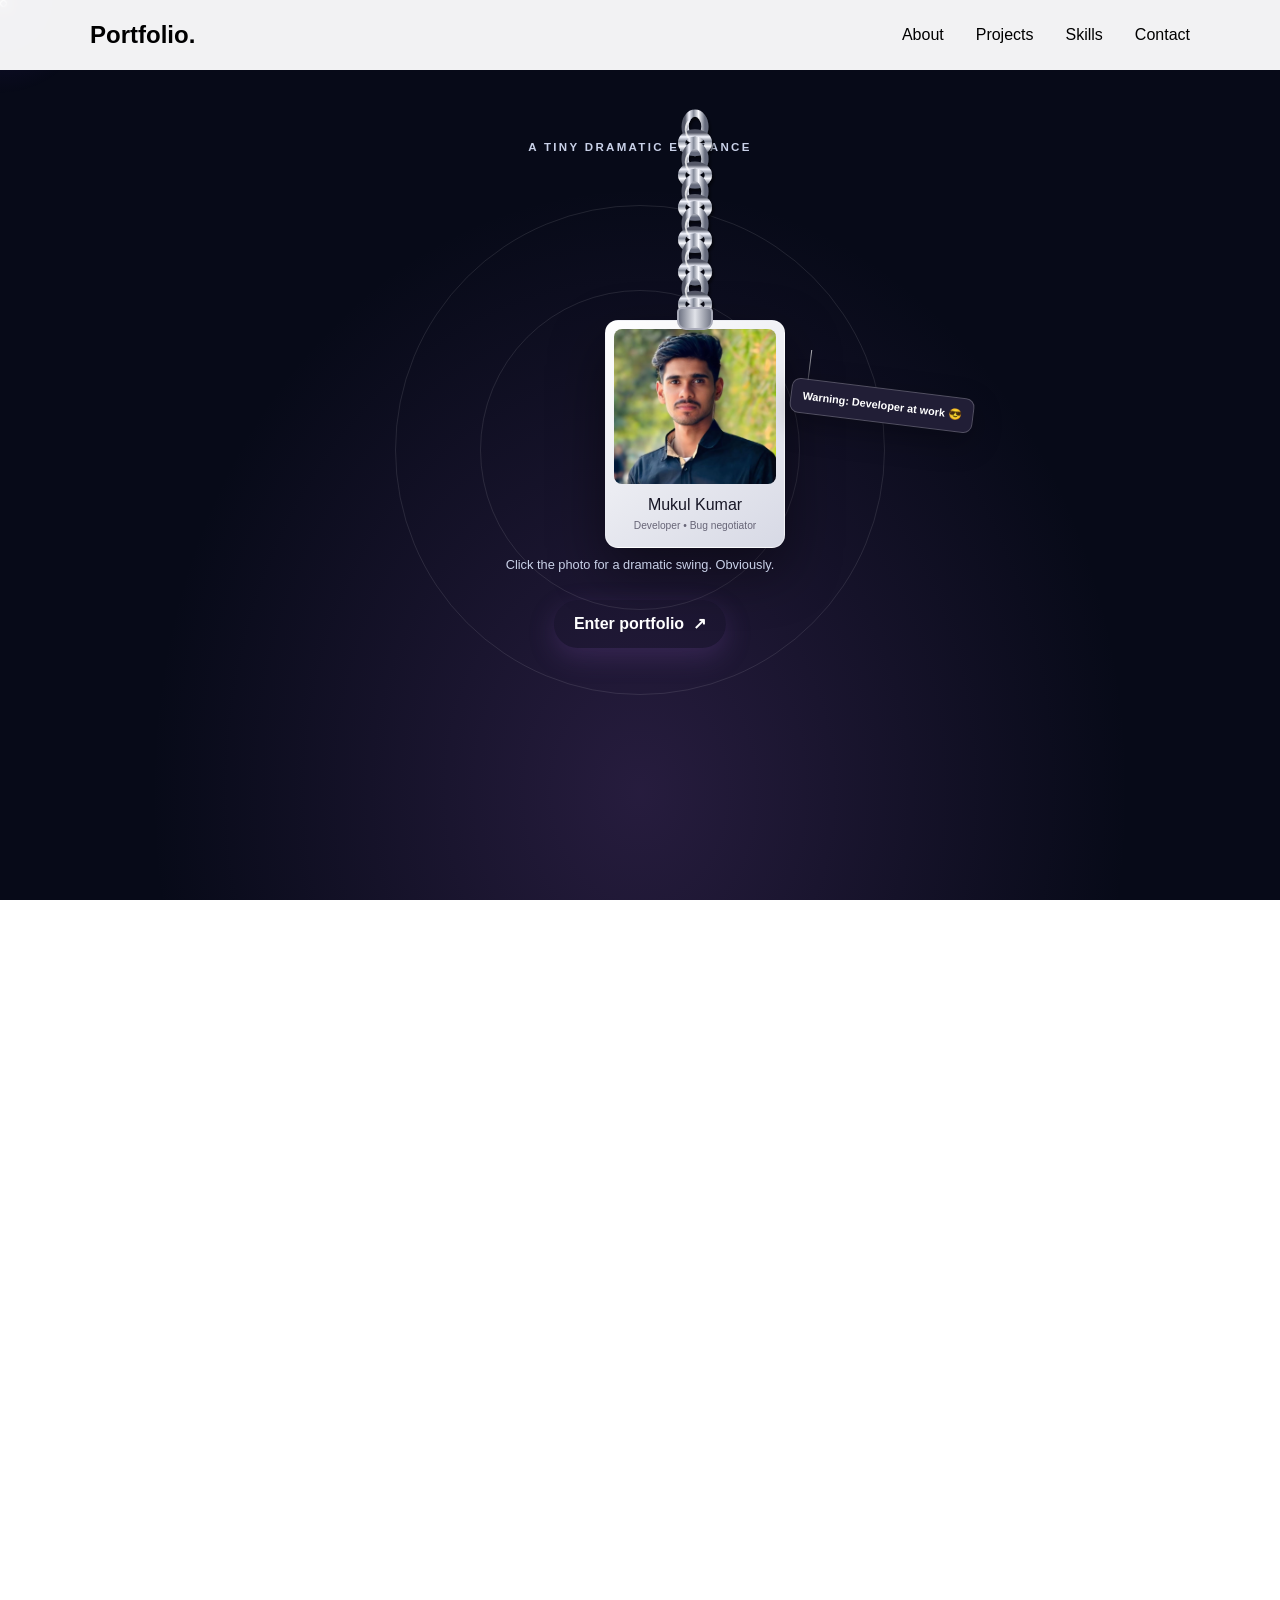
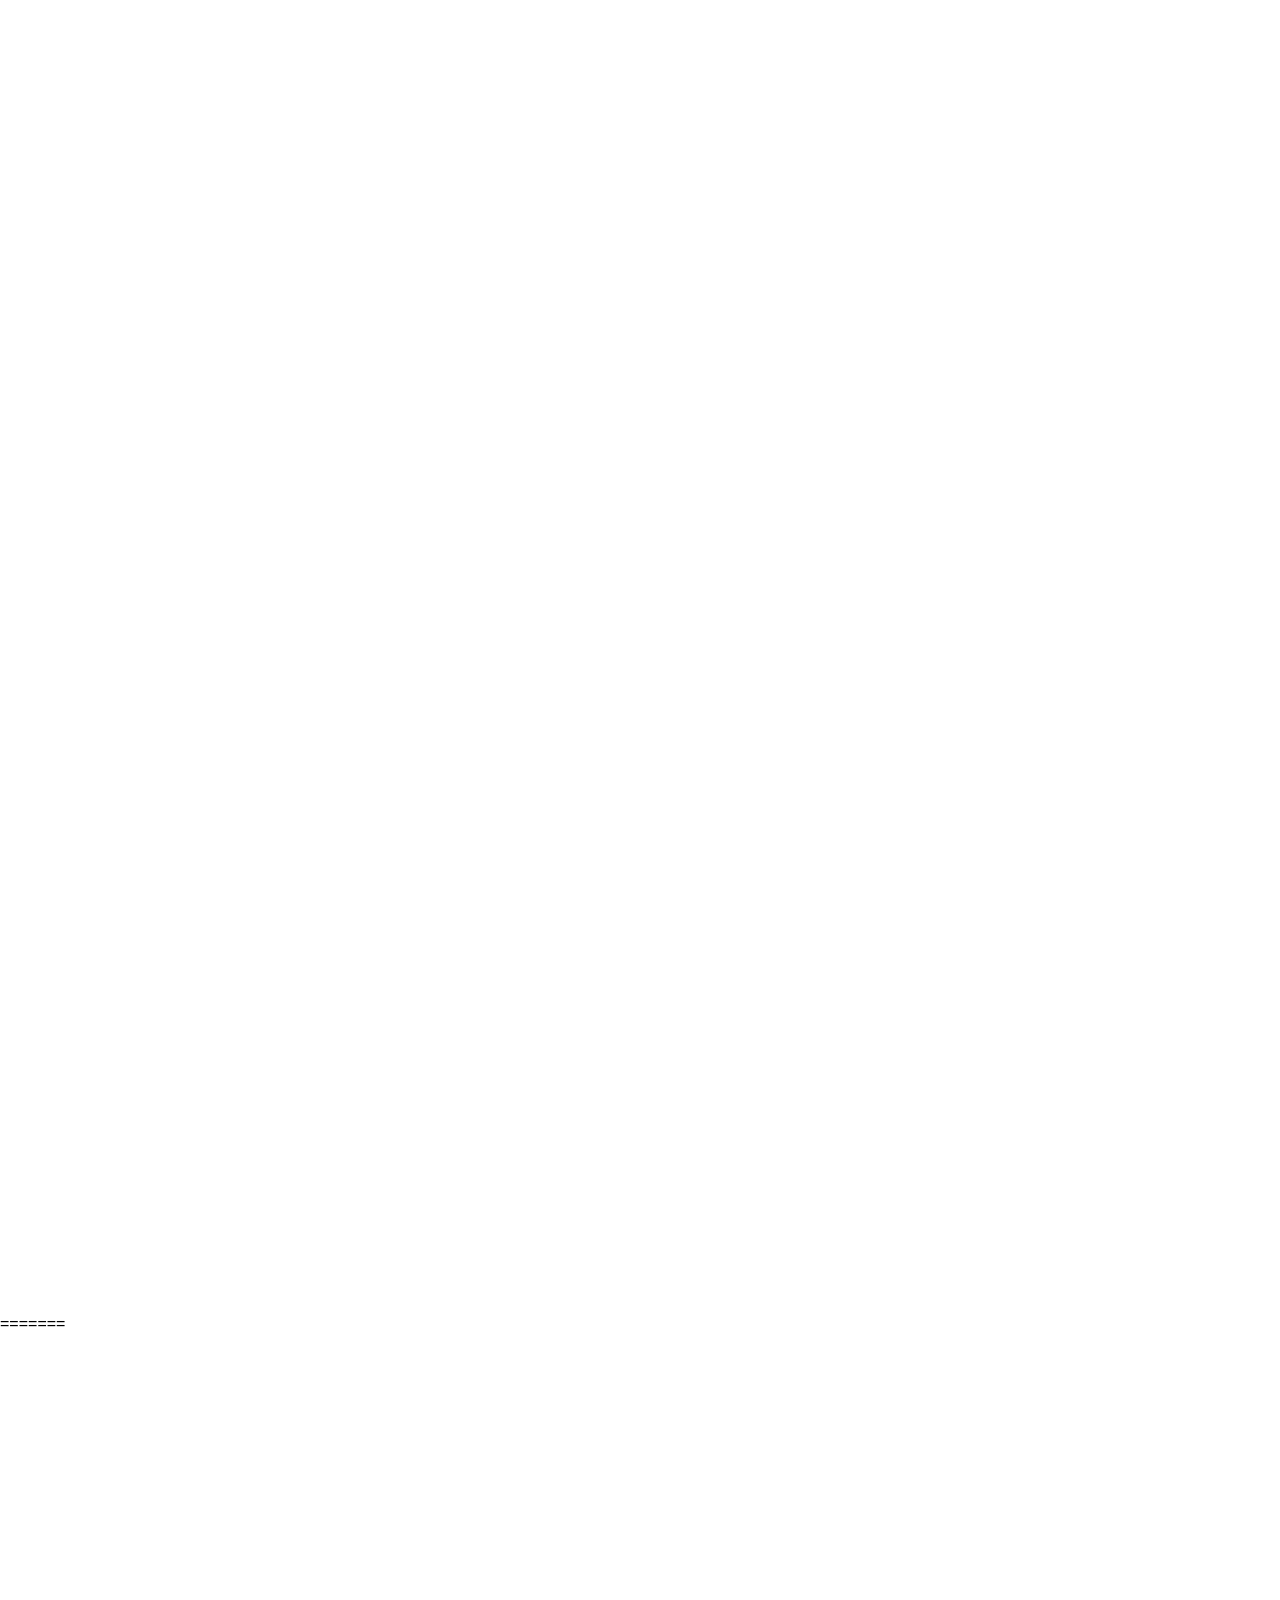
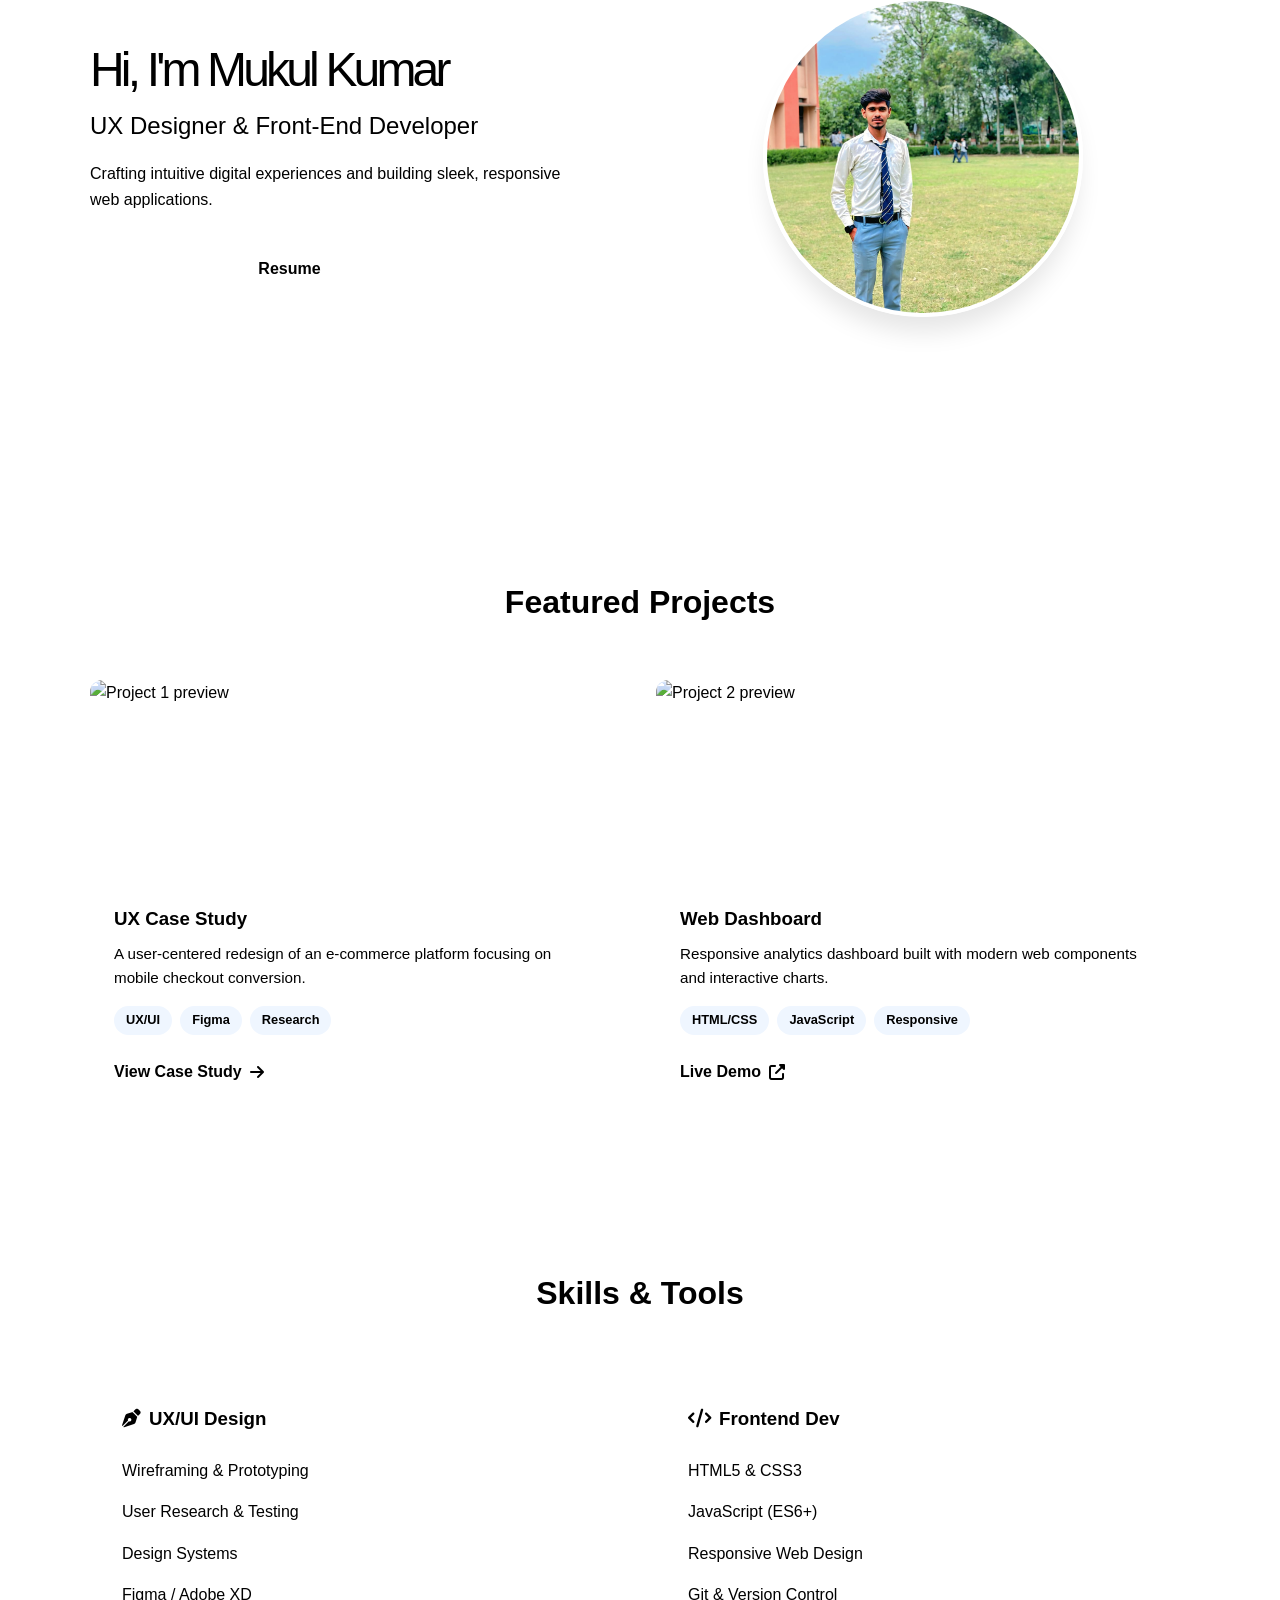
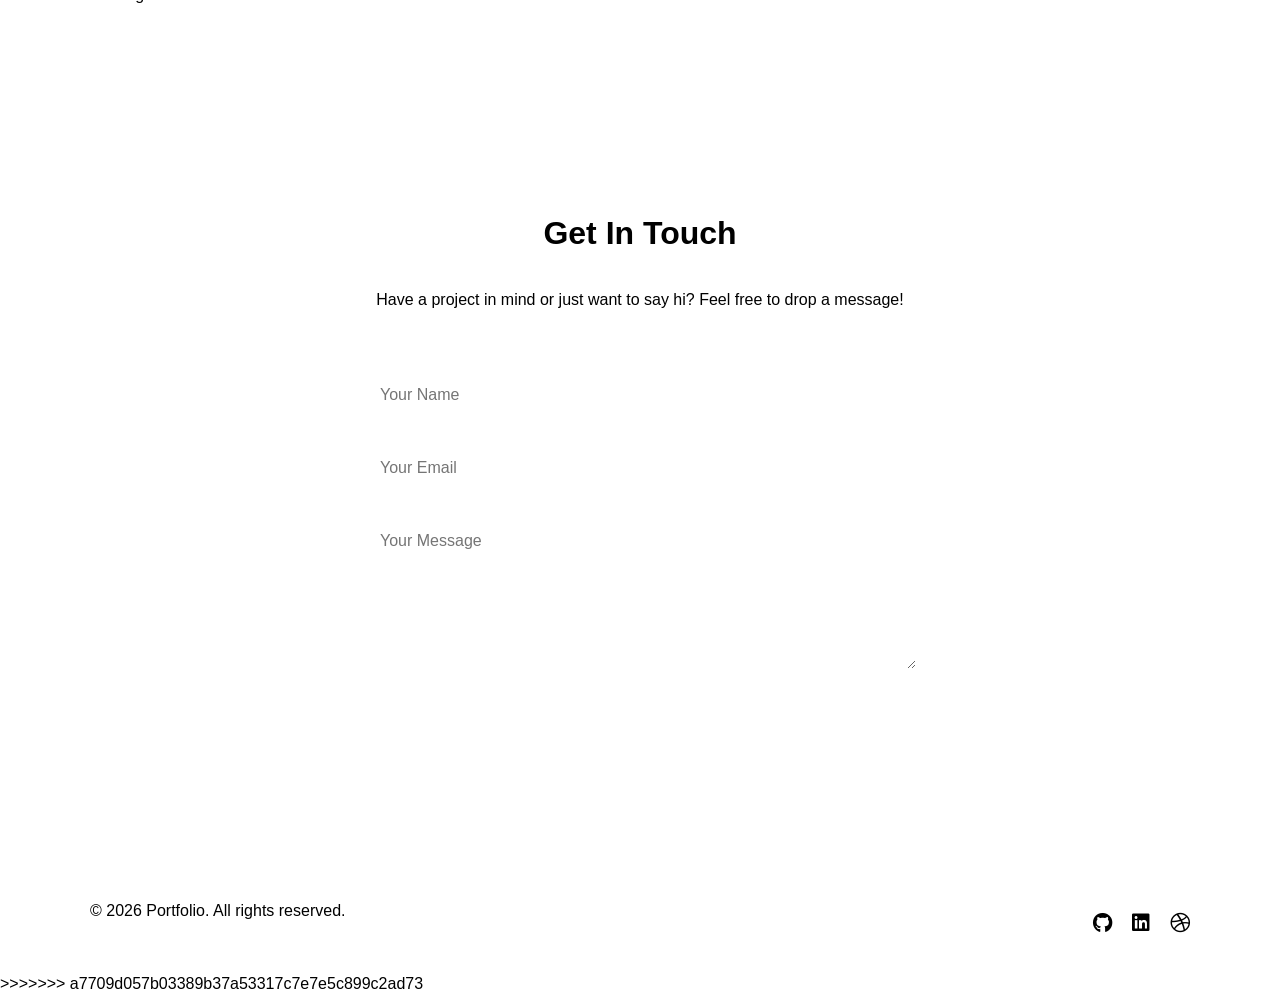
==== commit 930d2198: "Resolve merge conflicts" ====
--- a/index.html
+++ b/index.html
@@ -3,6 +3,7 @@
 <head>
   <meta charset="UTF-8">
   <meta name="viewport" content="width=device-width, initial-scale=1.0">
+<<<<<<< HEAD
   <meta name="theme-color" content="#0b1026">
   <meta name="description" content="Mukul Kumar — developer, chai enthusiast, and professional tab collector.">
   <title>Mukul Kumar — Developer &amp; Professional Tab Collector</title>
@@ -86,3 +87,155 @@
   </div>
 </body>
 </html>
+=======
+  <title>Portfolio | UX Designer & Developer</title>
+  <link rel="stylesheet" href="style.css">
+  <!-- Font Awesome Icons -->
+  <link rel="stylesheet" href="https://cdnjs.cloudflare.com/ajax/libs/font-awesome/6.4.0/css/all.min.css">
+</head>
+<body>
+
+  <!-- Navigation -->
+  <header class="navbar">
+    <div class="nav-container">
+      <a href="#" class="logo">Portfolio<span>.</span></a>
+      <button class="menu-toggle" id="mobile-menu" aria-label="Toggle Menu">
+        <span class="bar"></span>
+        <span class="bar"></span>
+        <span class="bar"></span>
+      </button>
+      <ul class="nav-menu" id="nav-menu">
+        <li><a href="#about" class="nav-link">About</a></li>
+        <li><a href="#projects" class="nav-link">Projects</a></li>
+        <li><a href="#skills" class="nav-link">Skills</a></li>
+        <li><a href="#contact" class="nav-link btn-nav">Contact</a></li>
+      </ul>
+    </div>
+  </header>
+
+  <!-- Hero Section -->
+  <section class="hero">
+    <div class="container hero-container">
+      <div class="hero-content">
+        <h1>Hi, I'm <span class="highlight">Mukul Kumar</span></h1>
+        <h2>UX Designer & Front-End Developer</h2>
+        <p>Crafting intuitive digital experiences and building sleek, responsive web applications.</p>
+        <div class="hero-btns">
+          <a href="#projects" class="btn btn-primary">View Work</a>
+          <a href="resume.pdf" target="_blank" class="btn btn-secondary">Resume</a>
+        </div>
+      </div>
+      <div class="hero-image">
+        <img src="myimage.jpg" alt="Profile Image">
+      </div>
+    </div>
+  </section>
+
+  <!-- Projects Section -->
+  <section id="projects" class="projects">
+    <div class="container">
+      <h2 class="section-title">Featured Projects</h2>
+      <div class="projects-grid">
+        
+        <!-- Project 1 -->
+        <div class="project-card">
+          <div class="card-img">
+            <img src="body.jpg" alt="Project 1 preview">
+          </div>
+          <div class="card-content">
+            <h3>UX Case Study</h3>
+            <p>A user-centered redesign of an e-commerce platform focusing on mobile checkout conversion.</p>
+            <div class="tags">
+              <span>UX/UI</span>
+              <span>Figma</span>
+              <span>Research</span>
+            </div>
+            <a href="demo.html" class="project-link">View Case Study <i class="fas fa-arrow-right"></i></a>
+          </div>
+        </div>
+
+        <!-- Project 2 -->
+        <div class="project-card">
+          <div class="card-img">
+            <img src="body.jpg" alt="Project 2 preview">
+          </div>
+          <div class="card-content">
+            <h3>Web Dashboard</h3>
+            <p>Responsive analytics dashboard built with modern web components and interactive charts.</p>
+            <div class="tags">
+              <span>HTML/CSS</span>
+              <span>JavaScript</span>
+              <span>Responsive</span>
+            </div>
+            <a href="#" class="project-link">Live Demo <i class="fas fa-external-link-alt"></i></a>
+          </div>
+        </div>
+
+      </div>
+    </div>
+  </section>
+
+  <!-- Skills Section -->
+  <section id="skills" class="skills">
+    <div class="container">
+      <h2 class="section-title">Skills & Tools</h2>
+      <div class="skills-grid">
+        <div class="skill-category">
+          <h3><i class="fas fa-pen-nib"></i> UX/UI Design</h3>
+          <ul>
+            <li>Wireframing & Prototyping</li>
+            <li>User Research & Testing</li>
+            <li>Design Systems</li>
+            <li>Figma / Adobe XD</li>
+          </ul>
+        </div>
+        <div class="skill-category">
+          <h3><i class="fas fa-code"></i> Frontend Dev</h3>
+          <ul>
+            <li>HTML5 & CSS3</li>
+            <li>JavaScript (ES6+)</li>
+            <li>Responsive Web Design</li>
+            <li>Git & Version Control</li>
+          </ul>
+        </div>
+      </div>
+    </div>
+  </section>
+
+  <!-- Contact Section -->
+  <section id="contact" class="contact">
+    <div class="container">
+      <h2 class="section-title">Get In Touch</h2>
+      <p class="contact-subtitle">Have a project in mind or just want to say hi? Feel free to drop a message!</p>
+      
+      <form class="contact-form">
+        <div class="form-group">
+          <input type="text" placeholder="Your Name" required>
+        </div>
+        <div class="form-group">
+          <input type="email" placeholder="Your Email" required>
+        </div>
+        <div class="form-group">
+          <textarea rows="5" placeholder="Your Message" required></textarea>
+        </div>
+        <button type="submit" class="btn btn-primary">Send Message</button>
+      </form>
+    </div>
+  </section>
+
+  <!-- Footer -->
+  <footer>
+    <div class="container footer-container">
+      <p>&copy; 2026 Portfolio. All rights reserved.</p>
+      <div class="social-links">
+        <a href="#"><i class="fab fa-github"></i></a>
+        <a href="#"><i class="fab fa-linkedin"></i></a>
+        <a href="#"><i class="fab fa-dribbble"></i></a>
+      </div>
+    </div>
+  </footer>
+
+  <script src="script.js"></script>
+</body>
+</html>
+>>>>>>> a7709d057b03389b37a53317c7e7e5c899c2ad73
--- a/style.css
+++ b/style.css
@@ -1,3 +1,4 @@
+<<<<<<< HEAD
 @import url("https://fonts.googleapis.com/css2?family=Inter:wght@400;500;600;700&family=Space+Grotesk:wght@400;500;600;700&display=swap");
 
 :root {
@@ -301,3 +302,441 @@
   a,button,input,textarea,[tabindex="0"] { cursor: pointer; }
   .cursor-glow { display: none; }
 }
+=======
+/* --- Global Variables & Reset --- */
+:root {
+  --primary-color: #0066ff;
+  --primary-hover: #0052cc;
+  --bg-color: #f8f9fa;
+  --card-bg: #ffffff;
+  --text-dark: #1e293b;
+  --text-muted: #64748b;
+  --border-color: #e2e8f0;
+  --transition: all 0.3s ease;
+}
+
+* {
+  margin: 0;
+  padding: 0;
+  box-sizing: border-box;
+}
+
+html {
+  scroll-behavior: smooth;
+}
+
+body {
+  font-family: 'Segoe UI', Tahoma, Geneva, Verdana, sans-serif;
+  background-color: var(--bg-color);
+  color: var(--text-dark);
+  line-height: 1.6;
+}
+
+.container {
+  width: 90%;
+  max-width: 1100px;
+  margin: 0 auto;
+}
+
+a {
+  text-decoration: none;
+  color: inherit;
+}
+
+ul {
+  list-style: none;
+}
+
+img {
+  max-width: 100%;
+  height: auto;
+  display: block;
+}
+
+.section-title {
+  font-size: 2rem;
+  text-align: center;
+  margin-bottom: 2.5rem;
+  position: relative;
+}
+
+.section-title::after {
+  content: '';
+  width: 50px;
+  height: 4px;
+  background-color: var(--primary-color);
+  display: block;
+  margin: 8px auto 0;
+  border-radius: 2px;
+}
+
+/* --- Buttons --- */
+.btn {
+  display: inline-block;
+  padding: 0.75rem 1.5rem;
+  border-radius: 8px;
+  font-weight: 600;
+  transition: var(--transition);
+  cursor: pointer;
+  border: none;
+}
+
+.btn-primary {
+  background-color: var(--primary-color);
+  color: #fff;
+}
+
+.btn-primary:hover {
+  background-color: var(--primary-hover);
+}
+
+.btn-secondary {
+  background-color: transparent;
+  color: var(--text-dark);
+  border: 2px solid var(--border-color);
+}
+
+.btn-secondary:hover {
+  border-color: var(--primary-color);
+  color: var(--primary-color);
+}
+
+/* --- Navigation --- */
+.navbar {
+  position: fixed;
+  top: 0;
+  left: 0;
+  width: 100%;
+  background-color: rgba(255, 255, 255, 0.95);
+  backdrop-filter: blur(5px);
+  border-bottom: 1px solid var(--border-color);
+  z-index: 1000;
+}
+
+.nav-container {
+  display: flex;
+  justify-content: space-between;
+  align-items: center;
+  height: 70px;
+  width: 90%;
+  max-width: 1100px;
+  margin: 0 auto;
+}
+
+.logo {
+  font-size: 1.5rem;
+  font-weight: 700;
+}
+
+.logo span {
+  color: var(--primary-color);
+}
+
+.nav-menu {
+  display: flex;
+  align-items: center;
+  gap: 2rem;
+}
+
+.nav-link {
+  font-weight: 500;
+  color: var(--text-muted);
+  transition: var(--transition);
+}
+
+.nav-link:hover {
+  color: var(--primary-color);
+}
+
+.menu-toggle {
+  display: none;
+  flex-direction: column;
+  background: none;
+  border: none;
+  cursor: pointer;
+  gap: 5px;
+}
+
+.bar {
+  width: 25px;
+  height: 3px;
+  background-color: var(--text-dark);
+  border-radius: 2px;
+  transition: var(--transition);
+}
+
+/* --- Hero Section --- */
+.hero {
+  padding: 140px 0 60px;
+}
+
+.hero-container {
+  display: flex;
+  align-items: center;
+  justify-content: space-between;
+  gap: 2rem;
+}
+
+.hero-content {
+  flex: 1;
+}
+
+.hero-content h1 {
+  font-size: 3rem;
+  line-height: 1.2;
+  margin-bottom: 0.5rem;
+}
+
+.highlight {
+  color: var(--primary-color);
+}
+
+.hero-content h2 {
+  font-size: 1.5rem;
+  color: var(--text-muted);
+  font-weight: 400;
+  margin-bottom: 1rem;
+}
+
+.hero-content p {
+  color: var(--text-muted);
+  margin-bottom: 2rem;
+  max-width: 500px;
+}
+
+.hero-btns {
+  display: flex;
+  gap: 1rem;
+}
+
+.hero-image {
+  flex: 1;
+  display: flex;
+  justify-content: center;
+}
+
+.hero-image img {
+  width: 320px;
+  height: 320px;
+  object-fit: cover;
+  border-radius: 50%;
+  border: 4px solid #fff;
+  box-shadow: 0 20px 25px -5px rgba(0, 0, 0, 0.1);
+}
+
+/* --- Projects Section --- */
+.projects {
+  padding: 80px 0;
+}
+
+.projects-grid {
+  display: grid;
+  grid-template-columns: repeat(auto-fit, minmax(300px, 1fr));
+  gap: 2rem;
+}
+
+.project-card {
+  background-color: var(--card-bg);
+  border-radius: 12px;
+  overflow: hidden;
+  border: 1px solid var(--border-color);
+  transition: var(--transition);
+}
+
+.project-card:hover {
+  transform: translateY(-5px);
+  box-shadow: 0 10px 15px -3px rgba(0, 0, 0, 0.1);
+}
+
+.card-img img {
+  width: 100%;
+  height: 200px;
+  object-fit: cover;
+}
+
+.card-content {
+  padding: 1.5rem;
+}
+
+.card-content h3 {
+  margin-bottom: 0.5rem;
+}
+
+.card-content p {
+  color: var(--text-muted);
+  font-size: 0.95rem;
+  margin-bottom: 1rem;
+}
+
+.tags {
+  display: flex;
+  gap: 0.5rem;
+  margin-bottom: 1.5rem;
+  flex-wrap: wrap;
+}
+
+.tags span {
+  background-color: #eff6ff;
+  color: var(--primary-color);
+  padding: 0.25rem 0.75rem;
+  border-radius: 20px;
+  font-size: 0.8rem;
+  font-weight: 600;
+}
+
+.project-link {
+  color: var(--primary-color);
+  font-weight: 600;
+  display: inline-flex;
+  align-items: center;
+  gap: 0.5rem;
+}
+
+/* --- Skills Section --- */
+.skills {
+  padding: 80px 0;
+  background-color: #fff;
+}
+
+.skills-grid {
+  display: grid;
+  grid-template-columns: repeat(auto-fit, minmax(250px, 1fr));
+  gap: 2rem;
+}
+
+.skill-category {
+  padding: 2rem;
+  border-radius: 12px;
+  border: 1px solid var(--border-color);
+  background-color: var(--bg-color);
+}
+
+.skill-category h3 {
+  margin-bottom: 1rem;
+  display: flex;
+  align-items: center;
+  gap: 0.5rem;
+  color: var(--primary-color);
+}
+
+.skill-category ul li {
+  padding: 0.5rem 0;
+  color: var(--text-muted);
+  border-bottom: 1px border-color;
+}
+
+/* --- Contact Section --- */
+.contact {
+  padding: 80px 0;
+}
+
+.contact-subtitle {
+  text-align: center;
+  color: var(--text-muted);
+  margin-bottom: 2rem;
+  margin-top: -1.5rem;
+}
+
+.contact-form {
+  max-width: 600px;
+  margin: 0 auto;
+  display: flex;
+  flex-direction: column;
+  gap: 1.25rem;
+}
+
+.form-group input,
+.form-group textarea {
+  width: 100%;
+  padding: 0.85rem 1rem;
+  border-radius: 8px;
+  border: 1px solid var(--border-color);
+  outline: none;
+  font-family: inherit;
+  font-size: 1rem;
+  transition: var(--transition);
+}
+
+.form-group input:focus,
+.form-group textarea:focus {
+  border-color: var(--primary-color);
+  box-shadow: 0 0 0 3px rgba(0, 102, 255, 0.1);
+}
+
+/* --- Footer --- */
+footer {
+  background-color: #fff;
+  border-top: 1px solid var(--border-color);
+  padding: 2rem 0;
+}
+
+.footer-container {
+  display: flex;
+  justify-content: space-between;
+  align-items: center;
+  flex-wrap: wrap;
+  gap: 1rem;
+}
+
+.social-links {
+  display: flex;
+  gap: 1.25rem;
+}
+
+.social-links a {
+  font-size: 1.25rem;
+  color: var(--text-muted);
+  transition: var(--transition);
+}
+
+.social-links a:hover {
+  color: var(--primary-color);
+}
+
+/* --- Mobile Responsiveness --- */
+@media (max-width: 768px) {
+  .menu-toggle {
+    display: flex;
+  }
+
+  .nav-menu {
+    position: fixed;
+    top: 70px;
+    left: -100%;
+    flex-direction: column;
+    background-color: #fff;
+    width: 100%;
+    text-align: center;
+    padding: 2rem 0;
+    box-shadow: 0 10px 15px -3px rgba(0, 0, 0, 0.05);
+    transition: var(--transition);
+  }
+
+  .nav-menu.active {
+    left: 0;
+  }
+
+  .hero-container {
+    flex-direction: column-reverse;
+    text-align: center;
+  }
+
+  .hero-content p {
+    margin: 0 auto 2rem;
+  }
+
+  .hero-btns {
+    justify-content: center;
+  }
+
+  .hero-image img {
+    width: 220px;
+    height: 220px;
+  }
+
+  .footer-container {
+    flex-direction: column;
+    text-align: center;
+  }
+}
+>>>>>>> a7709d057b03389b37a53317c7e7e5c899c2ad73
--- a/style.css
+++ b/style.css
@@ -1,3 +1,4 @@
+<<<<<<< HEAD
 @import url("https://fonts.googleapis.com/css2?family=Inter:wght@400;500;600;700&family=Space+Grotesk:wght@400;500;600;700&display=swap");
 
 :root {
@@ -301,3 +302,441 @@
   a,button,input,textarea,[tabindex="0"] { cursor: pointer; }
   .cursor-glow { display: none; }
 }
+=======
+/* --- Global Variables & Reset --- */
+:root {
+  --primary-color: #0066ff;
+  --primary-hover: #0052cc;
+  --bg-color: #f8f9fa;
+  --card-bg: #ffffff;
+  --text-dark: #1e293b;
+  --text-muted: #64748b;
+  --border-color: #e2e8f0;
+  --transition: all 0.3s ease;
+}
+
+* {
+  margin: 0;
+  padding: 0;
+  box-sizing: border-box;
+}
+
+html {
+  scroll-behavior: smooth;
+}
+
+body {
+  font-family: 'Segoe UI', Tahoma, Geneva, Verdana, sans-serif;
+  background-color: var(--bg-color);
+  color: var(--text-dark);
+  line-height: 1.6;
+}
+
+.container {
+  width: 90%;
+  max-width: 1100px;
+  margin: 0 auto;
+}
+
+a {
+  text-decoration: none;
+  color: inherit;
+}
+
+ul {
+  list-style: none;
+}
+
+img {
+  max-width: 100%;
+  height: auto;
+  display: block;
+}
+
+.section-title {
+  font-size: 2rem;
+  text-align: center;
+  margin-bottom: 2.5rem;
+  position: relative;
+}
+
+.section-title::after {
+  content: '';
+  width: 50px;
+  height: 4px;
+  background-color: var(--primary-color);
+  display: block;
+  margin: 8px auto 0;
+  border-radius: 2px;
+}
+
+/* --- Buttons --- */
+.btn {
+  display: inline-block;
+  padding: 0.75rem 1.5rem;
+  border-radius: 8px;
+  font-weight: 600;
+  transition: var(--transition);
+  cursor: pointer;
+  border: none;
+}
+
+.btn-primary {
+  background-color: var(--primary-color);
+  color: #fff;
+}
+
+.btn-primary:hover {
+  background-color: var(--primary-hover);
+}
+
+.btn-secondary {
+  background-color: transparent;
+  color: var(--text-dark);
+  border: 2px solid var(--border-color);
+}
+
+.btn-secondary:hover {
+  border-color: var(--primary-color);
+  color: var(--primary-color);
+}
+
+/* --- Navigation --- */
+.navbar {
+  position: fixed;
+  top: 0;
+  left: 0;
+  width: 100%;
+  background-color: rgba(255, 255, 255, 0.95);
+  backdrop-filter: blur(5px);
+  border-bottom: 1px solid var(--border-color);
+  z-index: 1000;
+}
+
+.nav-container {
+  display: flex;
+  justify-content: space-between;
+  align-items: center;
+  height: 70px;
+  width: 90%;
+  max-width: 1100px;
+  margin: 0 auto;
+}
+
+.logo {
+  font-size: 1.5rem;
+  font-weight: 700;
+}
+
+.logo span {
+  color: var(--primary-color);
+}
+
+.nav-menu {
+  display: flex;
+  align-items: center;
+  gap: 2rem;
+}
+
+.nav-link {
+  font-weight: 500;
+  color: var(--text-muted);
+  transition: var(--transition);
+}
+
+.nav-link:hover {
+  color: var(--primary-color);
+}
+
+.menu-toggle {
+  display: none;
+  flex-direction: column;
+  background: none;
+  border: none;
+  cursor: pointer;
+  gap: 5px;
+}
+
+.bar {
+  width: 25px;
+  height: 3px;
+  background-color: var(--text-dark);
+  border-radius: 2px;
+  transition: var(--transition);
+}
+
+/* --- Hero Section --- */
+.hero {
+  padding: 140px 0 60px;
+}
+
+.hero-container {
+  display: flex;
+  align-items: center;
+  justify-content: space-between;
+  gap: 2rem;
+}
+
+.hero-content {
+  flex: 1;
+}
+
+.hero-content h1 {
+  font-size: 3rem;
+  line-height: 1.2;
+  margin-bottom: 0.5rem;
+}
+
+.highlight {
+  color: var(--primary-color);
+}
+
+.hero-content h2 {
+  font-size: 1.5rem;
+  color: var(--text-muted);
+  font-weight: 400;
+  margin-bottom: 1rem;
+}
+
+.hero-content p {
+  color: var(--text-muted);
+  margin-bottom: 2rem;
+  max-width: 500px;
+}
+
+.hero-btns {
+  display: flex;
+  gap: 1rem;
+}
+
+.hero-image {
+  flex: 1;
+  display: flex;
+  justify-content: center;
+}
+
+.hero-image img {
+  width: 320px;
+  height: 320px;
+  object-fit: cover;
+  border-radius: 50%;
+  border: 4px solid #fff;
+  box-shadow: 0 20px 25px -5px rgba(0, 0, 0, 0.1);
+}
+
+/* --- Projects Section --- */
+.projects {
+  padding: 80px 0;
+}
+
+.projects-grid {
+  display: grid;
+  grid-template-columns: repeat(auto-fit, minmax(300px, 1fr));
+  gap: 2rem;
+}
+
+.project-card {
+  background-color: var(--card-bg);
+  border-radius: 12px;
+  overflow: hidden;
+  border: 1px solid var(--border-color);
+  transition: var(--transition);
+}
+
+.project-card:hover {
+  transform: translateY(-5px);
+  box-shadow: 0 10px 15px -3px rgba(0, 0, 0, 0.1);
+}
+
+.card-img img {
+  width: 100%;
+  height: 200px;
+  object-fit: cover;
+}
+
+.card-content {
+  padding: 1.5rem;
+}
+
+.card-content h3 {
+  margin-bottom: 0.5rem;
+}
+
+.card-content p {
+  color: var(--text-muted);
+  font-size: 0.95rem;
+  margin-bottom: 1rem;
+}
+
+.tags {
+  display: flex;
+  gap: 0.5rem;
+  margin-bottom: 1.5rem;
+  flex-wrap: wrap;
+}
+
+.tags span {
+  background-color: #eff6ff;
+  color: var(--primary-color);
+  padding: 0.25rem 0.75rem;
+  border-radius: 20px;
+  font-size: 0.8rem;
+  font-weight: 600;
+}
+
+.project-link {
+  color: var(--primary-color);
+  font-weight: 600;
+  display: inline-flex;
+  align-items: center;
+  gap: 0.5rem;
+}
+
+/* --- Skills Section --- */
+.skills {
+  padding: 80px 0;
+  background-color: #fff;
+}
+
+.skills-grid {
+  display: grid;
+  grid-template-columns: repeat(auto-fit, minmax(250px, 1fr));
+  gap: 2rem;
+}
+
+.skill-category {
+  padding: 2rem;
+  border-radius: 12px;
+  border: 1px solid var(--border-color);
+  background-color: var(--bg-color);
+}
+
+.skill-category h3 {
+  margin-bottom: 1rem;
+  display: flex;
+  align-items: center;
+  gap: 0.5rem;
+  color: var(--primary-color);
+}
+
+.skill-category ul li {
+  padding: 0.5rem 0;
+  color: var(--text-muted);
+  border-bottom: 1px border-color;
+}
+
+/* --- Contact Section --- */
+.contact {
+  padding: 80px 0;
+}
+
+.contact-subtitle {
+  text-align: center;
+  color: var(--text-muted);
+  margin-bottom: 2rem;
+  margin-top: -1.5rem;
+}
+
+.contact-form {
+  max-width: 600px;
+  margin: 0 auto;
+  display: flex;
+  flex-direction: column;
+  gap: 1.25rem;
+}
+
+.form-group input,
+.form-group textarea {
+  width: 100%;
+  padding: 0.85rem 1rem;
+  border-radius: 8px;
+  border: 1px solid var(--border-color);
+  outline: none;
+  font-family: inherit;
+  font-size: 1rem;
+  transition: var(--transition);
+}
+
+.form-group input:focus,
+.form-group textarea:focus {
+  border-color: var(--primary-color);
+  box-shadow: 0 0 0 3px rgba(0, 102, 255, 0.1);
+}
+
+/* --- Footer --- */
+footer {
+  background-color: #fff;
+  border-top: 1px solid var(--border-color);
+  padding: 2rem 0;
+}
+
+.footer-container {
+  display: flex;
+  justify-content: space-between;
+  align-items: center;
+  flex-wrap: wrap;
+  gap: 1rem;
+}
+
+.social-links {
+  display: flex;
+  gap: 1.25rem;
+}
+
+.social-links a {
+  font-size: 1.25rem;
+  color: var(--text-muted);
+  transition: var(--transition);
+}
+
+.social-links a:hover {
+  color: var(--primary-color);
+}
+
+/* --- Mobile Responsiveness --- */
+@media (max-width: 768px) {
+  .menu-toggle {
+    display: flex;
+  }
+
+  .nav-menu {
+    position: fixed;
+    top: 70px;
+    left: -100%;
+    flex-direction: column;
+    background-color: #fff;
+    width: 100%;
+    text-align: center;
+    padding: 2rem 0;
+    box-shadow: 0 10px 15px -3px rgba(0, 0, 0, 0.05);
+    transition: var(--transition);
+  }
+
+  .nav-menu.active {
+    left: 0;
+  }
+
+  .hero-container {
+    flex-direction: column-reverse;
+    text-align: center;
+  }
+
+  .hero-content p {
+    margin: 0 auto 2rem;
+  }
+
+  .hero-btns {
+    justify-content: center;
+  }
+
+  .hero-image img {
+    width: 220px;
+    height: 220px;
+  }
+
+  .footer-container {
+    flex-direction: column;
+    text-align: center;
+  }
+}
+>>>>>>> a7709d057b03389b37a53317c7e7e5c899c2ad73
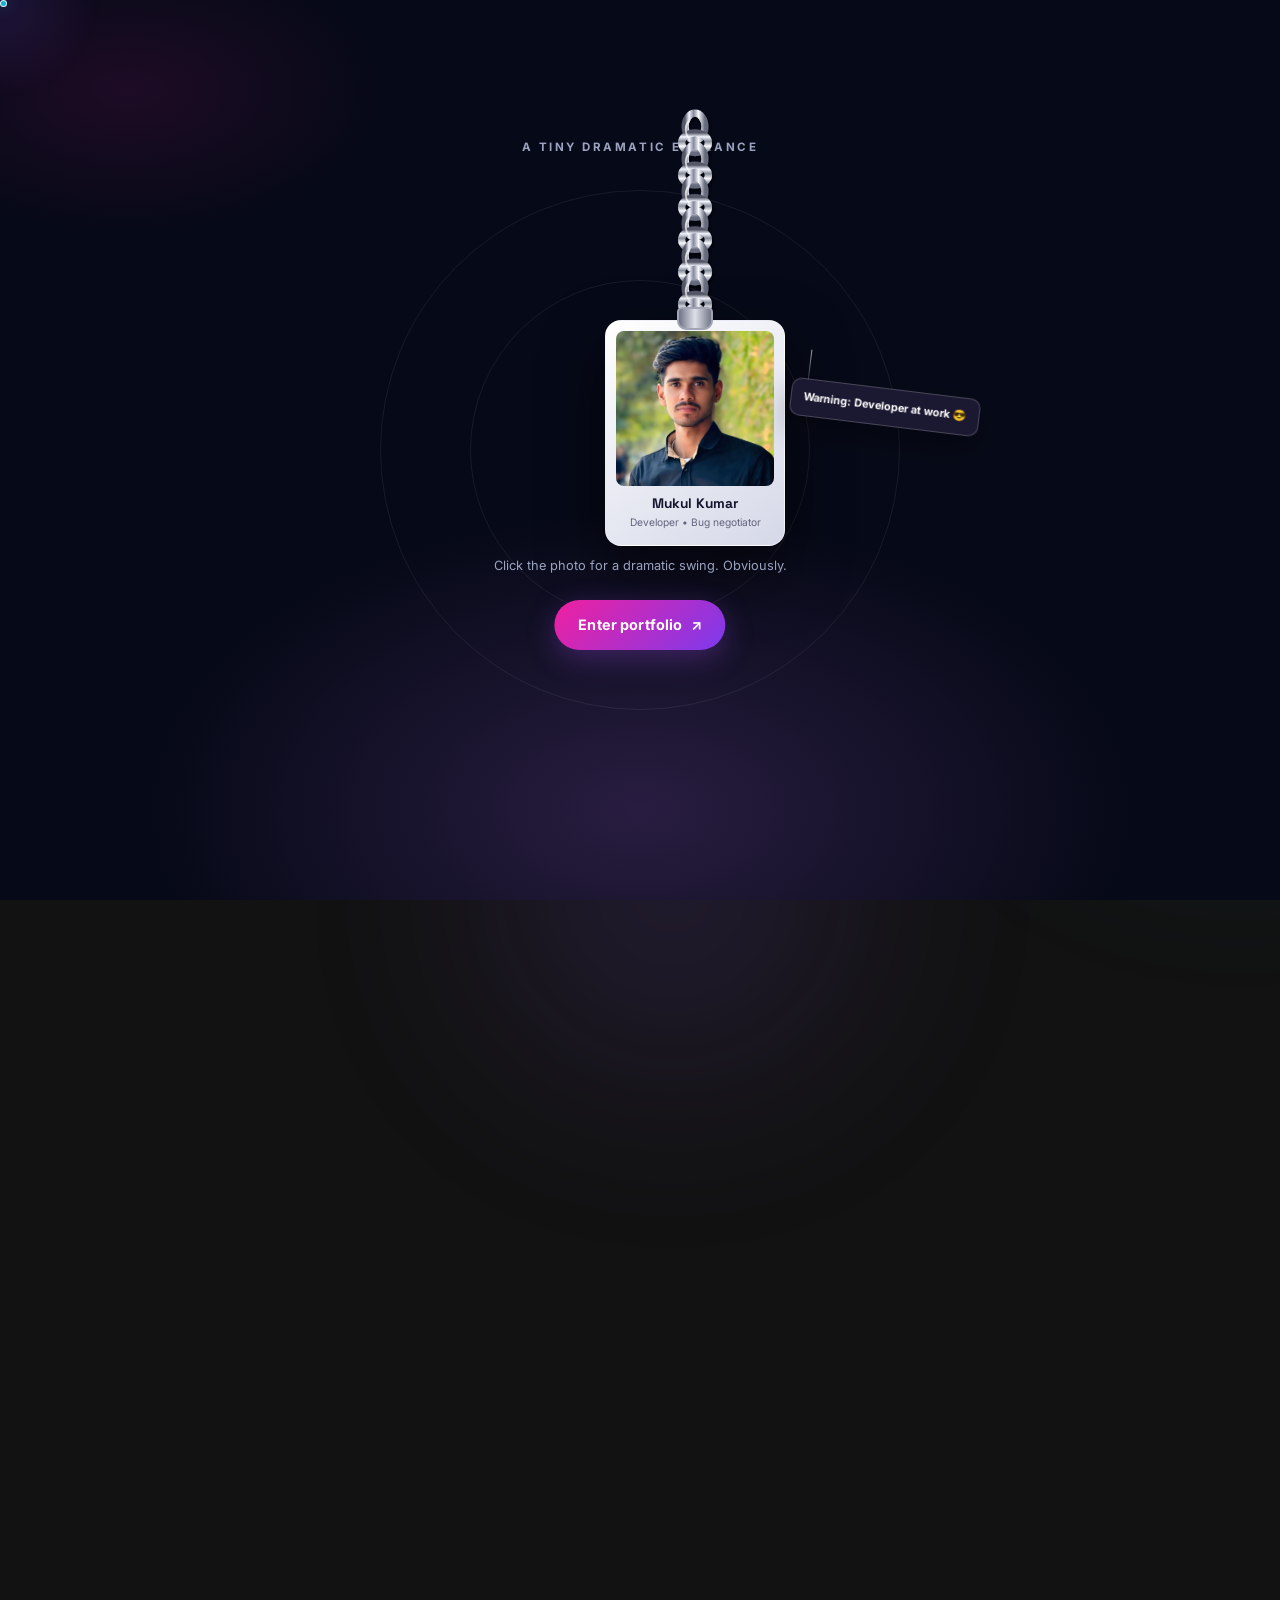
==== commit 46fa2b48: "Updated project code" ====
--- a/index.html
+++ b/index.html
@@ -3,7 +3,6 @@
 <head>
   <meta charset="UTF-8">
   <meta name="viewport" content="width=device-width, initial-scale=1.0">
-<<<<<<< HEAD
   <meta name="theme-color" content="#0b1026">
   <meta name="description" content="Mukul Kumar — developer, chai enthusiast, and professional tab collector.">
   <title>Mukul Kumar — Developer &amp; Professional Tab Collector</title>
@@ -36,7 +35,7 @@
         </svg>
         <div class="id-card swing-trigger" tabindex="0" role="button" aria-label="Click or hover to swing the photo">
           <span class="card-clip"></span><div class="photo-wrap"><img src="my photo.jpeg" alt="Mukul Kumar profile photo"></div>
-          <p class="card-name">Mukul Kumar</p><p class="card-role">Developer • Bug negotiator</p>
+          <p class="card-name">Mukul Kumar</p><p class="card-role"> Developer • Bug negotiator</p>
         </div>
         <span class="warning-tag">Warning: Developer at work 😎</span>
       </div>
@@ -62,7 +61,7 @@
           <div class="hero-buttons"><a class="button" data-magnetic href="projects.html">View Projects <span aria-hidden="true">↘</span></a><a class="button button-secondary" data-magnetic href="contact.html">Contact Me <span aria-hidden="true">☕</span></a></div>
           <div class="hero-meta"><span class="avatar-stack" aria-hidden="true"><span class="mini-avatar">JS</span><span class="mini-avatar">CSS</span><span class="mini-avatar">☕</span></span><span>Built with curiosity &amp; questionable sleep hours</span></div>
         </div>
-        <div class="hero-art reveal reveal-delay-2" aria-label="Developer portrait"><div class="hero-portrait"><img src="my-photo.jpg" alt="Portrait of Mukul Kumar"></div><span class="float-chip chip-code">{ "code": "coffee" } ✨</span><span class="float-chip chip-coffee">☕ Fuel: 98% chai</span></div>
+        <div class="hero-art reveal reveal-delay-2" aria-label="Developer portrait"><div class="hero-portrait"><img src="my photo.jpeg" alt="Portrait of Mukul Kumar"></div><span class="float-chip chip-code">{ "code": "I am a Happy Person" } ✨</span><span class="float-chip chip-coffee">"Fuel": "Team Work"</span> </div>
       </div></section>
       <section class="section"><div class="container">
         <div class="section-heading reveal"><span class="eyebrow">A quick intro</span><h2>Professional enough.<br><span class="gradient-text">Human enough.</span></h2><p>Yes, I also Google things I have Googled before.</p></div>
@@ -87,155 +86,3 @@
   </div>
 </body>
 </html>
-=======
-  <title>Portfolio | UX Designer & Developer</title>
-  <link rel="stylesheet" href="style.css">
-  <!-- Font Awesome Icons -->
-  <link rel="stylesheet" href="https://cdnjs.cloudflare.com/ajax/libs/font-awesome/6.4.0/css/all.min.css">
-</head>
-<body>
-
-  <!-- Navigation -->
-  <header class="navbar">
-    <div class="nav-container">
-      <a href="#" class="logo">Portfolio<span>.</span></a>
-      <button class="menu-toggle" id="mobile-menu" aria-label="Toggle Menu">
-        <span class="bar"></span>
-        <span class="bar"></span>
-        <span class="bar"></span>
-      </button>
-      <ul class="nav-menu" id="nav-menu">
-        <li><a href="#about" class="nav-link">About</a></li>
-        <li><a href="#projects" class="nav-link">Projects</a></li>
-        <li><a href="#skills" class="nav-link">Skills</a></li>
-        <li><a href="#contact" class="nav-link btn-nav">Contact</a></li>
-      </ul>
-    </div>
-  </header>
-
-  <!-- Hero Section -->
-  <section class="hero">
-    <div class="container hero-container">
-      <div class="hero-content">
-        <h1>Hi, I'm <span class="highlight">Mukul Kumar</span></h1>
-        <h2>UX Designer & Front-End Developer</h2>
-        <p>Crafting intuitive digital experiences and building sleek, responsive web applications.</p>
-        <div class="hero-btns">
-          <a href="#projects" class="btn btn-primary">View Work</a>
-          <a href="resume.pdf" target="_blank" class="btn btn-secondary">Resume</a>
-        </div>
-      </div>
-      <div class="hero-image">
-        <img src="myimage.jpg" alt="Profile Image">
-      </div>
-    </div>
-  </section>
-
-  <!-- Projects Section -->
-  <section id="projects" class="projects">
-    <div class="container">
-      <h2 class="section-title">Featured Projects</h2>
-      <div class="projects-grid">
-        
-        <!-- Project 1 -->
-        <div class="project-card">
-          <div class="card-img">
-            <img src="body.jpg" alt="Project 1 preview">
-          </div>
-          <div class="card-content">
-            <h3>UX Case Study</h3>
-            <p>A user-centered redesign of an e-commerce platform focusing on mobile checkout conversion.</p>
-            <div class="tags">
-              <span>UX/UI</span>
-              <span>Figma</span>
-              <span>Research</span>
-            </div>
-            <a href="demo.html" class="project-link">View Case Study <i class="fas fa-arrow-right"></i></a>
-          </div>
-        </div>
-
-        <!-- Project 2 -->
-        <div class="project-card">
-          <div class="card-img">
-            <img src="body.jpg" alt="Project 2 preview">
-          </div>
-          <div class="card-content">
-            <h3>Web Dashboard</h3>
-            <p>Responsive analytics dashboard built with modern web components and interactive charts.</p>
-            <div class="tags">
-              <span>HTML/CSS</span>
-              <span>JavaScript</span>
-              <span>Responsive</span>
-            </div>
-            <a href="#" class="project-link">Live Demo <i class="fas fa-external-link-alt"></i></a>
-          </div>
-        </div>
-
-      </div>
-    </div>
-  </section>
-
-  <!-- Skills Section -->
-  <section id="skills" class="skills">
-    <div class="container">
-      <h2 class="section-title">Skills & Tools</h2>
-      <div class="skills-grid">
-        <div class="skill-category">
-          <h3><i class="fas fa-pen-nib"></i> UX/UI Design</h3>
-          <ul>
-            <li>Wireframing & Prototyping</li>
-            <li>User Research & Testing</li>
-            <li>Design Systems</li>
-            <li>Figma / Adobe XD</li>
-          </ul>
-        </div>
-        <div class="skill-category">
-          <h3><i class="fas fa-code"></i> Frontend Dev</h3>
-          <ul>
-            <li>HTML5 & CSS3</li>
-            <li>JavaScript (ES6+)</li>
-            <li>Responsive Web Design</li>
-            <li>Git & Version Control</li>
-          </ul>
-        </div>
-      </div>
-    </div>
-  </section>
-
-  <!-- Contact Section -->
-  <section id="contact" class="contact">
-    <div class="container">
-      <h2 class="section-title">Get In Touch</h2>
-      <p class="contact-subtitle">Have a project in mind or just want to say hi? Feel free to drop a message!</p>
-      
-      <form class="contact-form">
-        <div class="form-group">
-          <input type="text" placeholder="Your Name" required>
-        </div>
-        <div class="form-group">
-          <input type="email" placeholder="Your Email" required>
-        </div>
-        <div class="form-group">
-          <textarea rows="5" placeholder="Your Message" required></textarea>
-        </div>
-        <button type="submit" class="btn btn-primary">Send Message</button>
-      </form>
-    </div>
-  </section>
-
-  <!-- Footer -->
-  <footer>
-    <div class="container footer-container">
-      <p>&copy; 2026 Portfolio. All rights reserved.</p>
-      <div class="social-links">
-        <a href="#"><i class="fab fa-github"></i></a>
-        <a href="#"><i class="fab fa-linkedin"></i></a>
-        <a href="#"><i class="fab fa-dribbble"></i></a>
-      </div>
-    </div>
-  </footer>
-
-  <script src="script.js"></script>
-</body>
-</html>
->>>>>>> a7709d057b03389b37a53317c7e7e5c899c2ad73
--- a/style.css
+++ b/style.css
@@ -1,742 +1,1131 @@
-<<<<<<< HEAD
-@import url("https://fonts.googleapis.com/css2?family=Inter:wght@400;500;600;700&family=Space+Grotesk:wght@400;500;600;700&display=swap");
-
+@import url("https://fonts.googleapis.com/css2?family=Inter:wght@300;400;500;600;700&family=Space+Grotesk:wght@400;500;600;700;800&display=swap");
+
+/* ── Design Tokens ─────────────────────────────────────────────────────────── */
 :root {
   color-scheme: dark;
-  --bg: #0b1026;
-  --bg-deep: #1a1040;
-  --surface: rgba(255, 255, 255, .065);
-  --surface-strong: rgba(255, 255, 255, .11);
-  --text: #fff;
-  --muted: #c9d1e8;
-  --line: rgba(255, 255, 255, .14);
-  --pink: #ff3cac;
-  --purple: #784ba0;
-  --cyan: #2b86c5;
-  --yellow: #ffd93d;
-  --mint: #00f5a0;
-  --coral: #ff6b6b;
+
+  /* Backgrounds */
+  --bg: #07091a;
+  --bg-deep: #0d1135;
+  --bg-card: rgba(255, 255, 255, 0.04);
+
+  /* Surfaces */
+  --surface: rgba(255, 255, 255, 0.055);
+  --surface-strong: rgba(255, 255, 255, 0.10);
+  --surface-hover: rgba(255, 255, 255, 0.085);
+
+  /* Text */
+  --text: #f0f2ff;
+  --muted: #9ba3bf;
+  --muted-light: #c4cbdf;
+
+  /* Borders */
+  --line: rgba(255, 255, 255, 0.10);
+  --line-strong: rgba(255, 255, 255, 0.18);
+
+  /* Brand Colors */
+  --pink: #f020a0;
+  --pink-glow: rgba(240, 32, 160, 0.35);
+  --purple: #8b5cf6;
+  --purple-glow: rgba(139, 92, 246, 0.35);
+  --cyan: #06b6d4;
+  --cyan-glow: rgba(6, 182, 212, 0.35);
+  --yellow: #fbbf24;
+  --mint: #10f5a0;
+  --coral: #ff6060;
+  --violet: #7c3aed;
+
+  /* Per-page accents */
   --accent: var(--cyan);
-  --shadow: 0 24px 75px rgba(0, 0, 0, .28);
-  --nav: rgba(11, 16, 38, .75);
+  --accent-glow: var(--cyan-glow);
+
+  /* Gradients */
+  --grad-brand: linear-gradient(135deg, var(--pink), var(--purple), var(--cyan));
+  --grad-hero: linear-gradient(135deg, var(--pink) 0%, var(--violet) 50%, var(--cyan) 100%);
+
+  /* Effects */
+  --shadow-sm: 0 4px 16px rgba(0, 0, 0, 0.2);
+  --shadow: 0 12px 48px rgba(0, 0, 0, 0.35);
+  --shadow-lg: 0 24px 80px rgba(0, 0, 0, 0.5);
+
+  /* Nav */
+  --nav: rgba(7, 9, 26, 0.80);
+
+  /* Typography */
   --heading: "Space Grotesk", sans-serif;
   --body: "Inter", sans-serif;
-}
-
-body[data-page="about"] { --accent: var(--pink); }
-body[data-page="skills"] { --accent: var(--mint); }
-body[data-page="projects"] { --accent: var(--yellow); }
-body[data-page="experience"] { --accent: var(--coral); }
-body[data-page="fun"] { --accent: var(--pink); }
-body[data-page="contact"] { --accent: var(--cyan); }
-
+
+  /* Radius */
+  --radius-sm: 10px;
+  --radius: 16px;
+  --radius-lg: 22px;
+  --radius-xl: 28px;
+}
+
+/* Per-page accent overrides */
+body[data-page="about"]      { --accent: var(--pink);   --accent-glow: var(--pink-glow); }
+body[data-page="skills"]     { --accent: var(--mint);   --accent-glow: rgba(16,245,160,.3); }
+body[data-page="projects"]   { --accent: var(--yellow); --accent-glow: rgba(251,191,36,.3); }
+body[data-page="experience"] { --accent: var(--coral);  --accent-glow: rgba(255,96,96,.3); }
+body[data-page="fun"]        { --accent: var(--pink);   --accent-glow: var(--pink-glow); }
+body[data-page="contact"]    { --accent: var(--cyan);   --accent-glow: var(--cyan-glow); }
+
+/* Light theme overrides */
 body.light-theme {
   color-scheme: light;
-  --bg: #fff8f0;
-  --bg-deep: #f1e9ff;
-  --surface: rgba(255, 255, 255, .67);
-  --surface-strong: rgba(255, 255, 255, .88);
-  --text: #17172c;
-  --muted: #62647c;
-  --line: rgba(40, 36, 76, .14);
-  --shadow: 0 22px 60px rgba(70, 47, 112, .13);
-  --nav: rgba(255, 248, 240, .82);
-}
-
-*, *::before, *::after { box-sizing: border-box; }
-html { min-width: 320px; overflow-x: clip; scroll-behavior: smooth; scroll-padding-top: 96px; }
+  --bg: #fafbff;
+  --bg-deep: #f0eaff;
+  --bg-card: rgba(255, 255, 255, 0.85);
+  --surface: rgba(255, 255, 255, 0.75);
+  --surface-strong: rgba(255, 255, 255, 0.92);
+  --surface-hover: rgba(255, 255, 255, 0.95);
+  --text: #14162e;
+  --muted: #5a5f7a;
+  --muted-light: #7a7f99;
+  --line: rgba(40, 36, 76, 0.12);
+  --line-strong: rgba(40, 36, 76, 0.22);
+  --shadow: 0 12px 48px rgba(70, 47, 112, 0.14);
+  --shadow-lg: 0 24px 80px rgba(70, 47, 112, 0.20);
+  --nav: rgba(250, 251, 255, 0.88);
+}
+
+/* ── Reset & Base ──────────────────────────────────────────────────────────── */
+*, *::before, *::after { box-sizing: border-box; margin: 0; padding: 0; }
+
+html {
+  min-width: 320px;
+  overflow-x: clip;
+  scroll-behavior: smooth;
+  scroll-padding-top: 96px;
+}
+
 body {
   min-width: 320px;
   min-height: 100vh;
-  margin: 0;
   overflow-x: hidden;
   background:
-    radial-gradient(ellipse at 80% 10%, rgba(120, 75, 160, .2), transparent 37%),
-    linear-gradient(145deg, var(--bg), var(--bg-deep));
+    radial-gradient(ellipse 80% 50% at 0% 0%, rgba(240, 32, 160, 0.12) 0%, transparent 50%),
+    radial-gradient(ellipse 60% 60% at 100% 100%, rgba(139, 92, 246, 0.12) 0%, transparent 50%),
+    radial-gradient(ellipse 50% 70% at 50% 100%, rgba(6, 182, 212, 0.08) 0%, transparent 60%),
+    linear-gradient(180deg, var(--bg) 0%, var(--bg-deep) 100%);
   background-attachment: fixed;
   color: var(--text);
   font-family: var(--body);
   line-height: 1.65;
-  transition: background-color .3s ease, color .3s ease;
-}
+  font-size: 16px;
+  transition: background-color 0.35s ease, color 0.35s ease;
+}
+
 body.intro-active { overflow: hidden; }
-body.page-enter { animation: page-enter .5s ease both; }
-body.page-leave { animation: page-leave .24s ease both; pointer-events: none; }
-@keyframes page-enter { from { opacity: 0; transform: translateY(12px); } to { opacity: 1; transform: none; } }
+body.page-enter { animation: page-enter 0.5s ease both; }
+body.page-leave { animation: page-leave 0.24s ease both; pointer-events: none; }
+
+@keyframes page-enter { from { opacity: 0; transform: translateY(14px); } to { opacity: 1; transform: none; } }
 @keyframes page-leave { to { opacity: 0; transform: translateY(-8px); } }
+
 a { color: inherit; text-decoration: none; }
-button, input, textarea { font: inherit; }
-button { color: inherit; }
-::selection { color: #fff; background: #a125a8; }
-.container { width: min(1120px, calc(100% - 48px)); margin-inline: auto; }
-.gradient-text { color: transparent; background: linear-gradient(105deg, var(--pink), #a663df 48%, var(--cyan)); background-clip: text; -webkit-background-clip: text; }
-.eyebrow { display: inline-flex; align-items: center; gap: 9px; color: var(--accent); font-size: .75rem; font-weight: 700; letter-spacing: .17em; text-transform: uppercase; }
-.eyebrow::before { width: 22px; height: 1px; background: currentColor; content: ""; }
-.section { position: relative; padding: 96px 0; }
-.section-heading { max-width: 720px; margin-bottom: 38px; }
-.section-heading h1, .section-heading h2 { margin: 12px 0 10px; font: 700 clamp(2.35rem, 6vw, 4.7rem)/1.02 var(--heading); letter-spacing: -.065em; }
-.section-heading p { max-width: 620px; margin: 0; color: var(--muted); }
-.site { opacity: 0; transform: translateY(14px); transition: opacity .8s ease .12s,transform .8s ease .12s; }
+button, input, textarea { font: inherit; color: inherit; }
+img { max-width: 100%; display: block; }
+::selection { color: #fff; background: var(--purple); }
+
+/* ── Layout Utilities ──────────────────────────────────────────────────────── */
+.container { width: min(1140px, calc(100% - 48px)); margin-inline: auto; }
+
+/* ── Typography Utilities ──────────────────────────────────────────────────── */
+.gradient-text {
+  color: transparent;
+  background: var(--grad-brand);
+  background-clip: text;
+  -webkit-background-clip: text;
+  background-size: 200% 200%;
+  animation: gradient-shift 4s ease infinite;
+}
+@keyframes gradient-shift {
+  0%, 100% { background-position: 0% 50%; }
+  50%       { background-position: 100% 50%; }
+}
+
+.eyebrow {
+  display: inline-flex;
+  align-items: center;
+  gap: 10px;
+  color: var(--accent);
+  font-size: 0.72rem;
+  font-weight: 700;
+  letter-spacing: 0.18em;
+  text-transform: uppercase;
+}
+.eyebrow::before {
+  content: "";
+  width: 24px;
+  height: 2px;
+  background: currentColor;
+  border-radius: 2px;
+}
+
+/* ── Section Layout ────────────────────────────────────────────────────────── */
+.section { position: relative; padding: 100px 0; }
+.section-heading { max-width: 740px; margin-bottom: 44px; }
+.section-heading h1,
+.section-heading h2 {
+  margin: 14px 0 12px;
+  font: 700 clamp(2.4rem, 6vw, 4.8rem)/1.02 var(--heading);
+  letter-spacing: -0.065em;
+}
+.section-heading p { max-width: 580px; color: var(--muted); font-size: 1.05rem; }
+.section-action { margin-top: 28px; }
+.section-note   { margin-top: 24px; }
+
+/* ── Animated Background Orbs ──────────────────────────────────────────────── */
+.bg-orb {
+  position: fixed;
+  z-index: -1;
+  border-radius: 50%;
+  filter: blur(120px);
+  opacity: 0.18;
+  pointer-events: none;
+  animation: orb-drift 18s ease-in-out infinite alternate;
+}
+.orb-one   { width: 420px; height: 420px; top: -80px;   left: -160px;  background: var(--pink);   }
+.orb-two   { width: 380px; height: 380px; top: 45%;     right: -150px; background: var(--cyan);   animation-delay: -9s; }
+.orb-three { width: 320px; height: 320px; bottom: -150px; left: 40%;   background: var(--purple); animation-delay: -14s; }
+
+@keyframes orb-drift { to { transform: translate(80px, 60px) scale(1.2); } }
+
+/* ── Glassmorphism Card ────────────────────────────────────────────────────── */
+.glass {
+  background: linear-gradient(135deg, rgba(255,255,255,0.07), rgba(255,255,255,0.03));
+  border: 1px solid var(--line-strong);
+  box-shadow: var(--shadow), inset 0 1px 0 rgba(255,255,255,0.08);
+  backdrop-filter: blur(24px);
+  -webkit-backdrop-filter: blur(24px);
+  transition: border-color 0.3s ease, box-shadow 0.3s ease, transform 0.3s ease;
+}
+.glass:hover {
+  border-color: rgba(255,255,255,0.22);
+  box-shadow: var(--shadow-lg), inset 0 1px 0 rgba(255,255,255,0.10);
+}
+body.light-theme .glass {
+  background: linear-gradient(135deg, rgba(255,255,255,0.85), rgba(255,255,255,0.65));
+}
+
+/* ── Buttons ───────────────────────────────────────────────────────────────── */
+.button {
+  position: relative;
+  display: inline-flex;
+  align-items: center;
+  justify-content: center;
+  gap: 8px;
+  min-height: 50px;
+  padding: 0 24px;
+  border: none;
+  border-radius: 14px;
+  overflow: hidden;
+  background: var(--grad-hero);
+  background-size: 200% 200%;
+  color: #fff;
+  font-weight: 700;
+  font-size: 0.9rem;
+  letter-spacing: 0.01em;
+  cursor: pointer;
+  transition: transform 0.25s cubic-bezier(0.34, 1.56, 0.64, 1), box-shadow 0.25s ease, background-position 0.4s ease;
+  box-shadow: 0 8px 28px rgba(140, 70, 210, 0.35);
+}
+.button::before {
+  content: "";
+  position: absolute;
+  inset: 0;
+  background: linear-gradient(135deg, rgba(255,255,255,0.22) 0%, transparent 60%);
+  opacity: 0;
+  transition: opacity 0.3s ease;
+}
+.button::after {
+  content: "";
+  position: absolute;
+  top: -50%;
+  left: -80%;
+  width: 45%;
+  height: 200%;
+  background: rgba(255,255,255,0.28);
+  transform: rotate(22deg);
+  transition: left 0.5s ease;
+}
+.button:hover {
+  transform: translateY(-4px) scale(1.02);
+  box-shadow: 0 16px 44px rgba(140, 70, 210, 0.52);
+  background-position: right center;
+}
+.button:hover::before { opacity: 1; }
+.button:hover::after  { left: 130%; }
+.button:active { transform: translateY(-1px) scale(0.99); }
+
+.button-secondary {
+  background: var(--surface-strong);
+  border: 1px solid var(--line-strong);
+  box-shadow: none;
+  color: var(--text);
+}
+.button-secondary:hover {
+  background: var(--surface-hover);
+  border-color: var(--accent);
+  box-shadow: 0 0 20px var(--accent-glow);
+  transform: translateY(-3px);
+}
+
+/* ── Site Visibility ───────────────────────────────────────────────────────── */
+.site {
+  opacity: 0;
+  transform: translateY(16px);
+  transition: opacity 0.85s ease 0.1s, transform 0.85s ease 0.1s;
+}
 .site.is-visible { opacity: 1; transform: translateY(0); }
-.glass { border: 1px solid transparent; background: linear-gradient(var(--surface),var(--surface)) padding-box, linear-gradient(135deg,rgba(255,60,172,.43),rgba(120,75,160,.24),rgba(43,134,197,.46)) border-box; box-shadow: var(--shadow); backdrop-filter: blur(18px); -webkit-backdrop-filter: blur(18px); }
-.button { position: relative; display: inline-flex; min-height: 48px; align-items: center; justify-content: center; gap: 9px; overflow: hidden; padding: 0 20px; border: 1px solid transparent; border-radius: 13px; background: linear-gradient(105deg,var(--pink),var(--purple),var(--cyan)); box-shadow: 0 9px 26px rgba(120,75,160,.28); color: #fff; font-weight: 700; cursor: pointer; transition: transform .2s ease, box-shadow .2s ease; }
-.button::after { position: absolute; top: -50%; left: -70%; width: 40%; height: 200%; background: rgba(255,255,255,.3); content: ""; transform: rotate(24deg); transition: left .45s ease; }
-.button:hover { box-shadow: 0 13px 34px rgba(120,75,160,.43); transform: translateY(-3px); }
-.button:hover::after { left: 130%; }
-.button-secondary { border-color: var(--line); background: var(--surface); box-shadow: none; color: var(--text); }
-.icon { width: 20px; height: 20px; fill: currentColor; }
-.bg-orb { position: fixed; z-index: -1; width: 320px; height: 320px; border-radius: 50%; filter: blur(110px); opacity: .2; pointer-events: none; animation: orb-drift 16s ease-in-out infinite alternate; }
-.orb-one { top: 8%; left: -180px; background: var(--pink); }
-.orb-two { top: 48%; right: -190px; background: var(--cyan); animation-delay: -7s; }
-.orb-three { bottom: -250px; left: 42%; width: 270px; height: 270px; background: var(--purple); animation-delay: -10s; }
-@keyframes orb-drift { to { transform: translate(70px,55px) scale(1.18); } }
-.floating-shape { position: absolute; z-index: -1; color: rgba(255,255,255,.16); font-size: 3rem; animation: floaty 6s ease-in-out infinite; }
-.shape-one { top: 14%; right: 7%; }.shape-two { bottom: 17%; left: 5%; animation-delay: -3s; }
-@keyframes floaty { 50% { transform: translateY(-15px) rotate(14deg); } }
-
-.navbar { position: sticky; z-index: 50; top: 0; border-bottom: 1px solid var(--line); background: var(--nav); backdrop-filter: blur(18px); -webkit-backdrop-filter: blur(18px); }
-.nav-inner { display: flex; min-height: 76px; align-items: center; justify-content: space-between; }
-.brand { font: 700 1.15rem var(--heading); letter-spacing: -.06em; }
-.brand span { color: var(--pink); }
-.nav-links { display: flex; align-items: center; gap: 21px; margin: 0; padding: 0; list-style: none; }
-.nav-links a { position: relative; padding: 8px 0; color: var(--muted); font-size: .82rem; font-weight: 600; transition: color .2s ease; }
-.nav-links a:hover, .nav-links a[aria-current="page"] { color: var(--text); }
-.nav-links a[aria-current="page"]::after { position: absolute; right: 0; bottom: 0; left: 0; height: 2px; border-radius: 4px; background: var(--accent); content: ""; }
-.nav-actions { display: flex; align-items: center; gap: 9px; }
-.theme-toggle, .menu-toggle { display: grid; width: 42px; height: 42px; place-items: center; border: 1px solid var(--line); border-radius: 12px; background: var(--surface); cursor: pointer; }
-.menu-toggle { display: none; }
-.hero { position: relative; display: grid; min-height: min(760px, calc(100svh - 76px)); align-items: center; padding: 70px 0 82px; }
-.hero-grid { display: grid; align-items: center; grid-template-columns: 1.15fr .85fr; gap: 40px; }
-.availability { display: inline-flex; align-items: center; gap: 9px; padding: 7px 12px; border: 1px solid var(--line); border-radius: 999px; background: var(--surface); color: var(--muted); font-size: .75rem; }
-.availability-dot { width: 8px; height: 8px; border-radius: 50%; background: var(--mint); box-shadow: 0 0 13px var(--mint); }
-.hero h1 { margin: 22px 0 14px; font: 700 clamp(3.3rem,8vw,6.6rem)/.96 var(--heading); letter-spacing: -.08em; }
-.hero-tagline { min-height: 34px; margin: 0 0 14px; font: 600 clamp(1rem,2vw,1.35rem) var(--heading); }
-.typing-caret { display: inline-block; width: 2px; height: 1em; margin-left: 4px; background: var(--cyan); vertical-align: -.12em; animation: blink .8s steps(2) infinite; }
-@keyframes blink { 50% { opacity: 0; } }
-.hero-copy { max-width: 570px; margin: 0; color: var(--muted); font-size: 1.03rem; }
-.hero-copy strong { color: var(--text); }
-.hero-buttons { display: flex; flex-wrap: wrap; gap: 12px; margin-top: 26px; }
-.hero-meta { display: flex; align-items: center; gap: 11px; margin-top: 24px; color: var(--muted); font-size: .77rem; }
-.avatar-stack { display: flex; }.mini-avatar { display: grid; width: 28px; height: 28px; margin-right: -7px; place-items: center; border: 2px solid var(--bg); border-radius: 50%; background: linear-gradient(135deg,var(--pink),var(--cyan)); font-size: .62rem; }
-.hero-art { position: relative; display: grid; min-height: 410px; place-items: center; }
-.hero-art::before,.hero-art::after { position: absolute; width: min(330px,80vw); aspect-ratio: 1; border: 1px solid var(--line); border-radius: 50%; content: ""; }
-.hero-art::after { width: min(260px,65vw); border-style: dashed; animation: orbit 26s linear infinite; }
-@keyframes orbit { to { transform: rotate(360deg); } }
-.hero-portrait { position: relative; z-index: 1; display: grid; width: 220px; height: 260px; overflow: hidden; place-items: center; border: 1px solid rgba(255,255,255,.4); border-radius: 46% 46% 32px 32px; background: linear-gradient(145deg,rgba(255,60,172,.76),rgba(43,134,197,.7)); box-shadow: 0 25px 70px rgba(120,75,160,.35); }
-.hero-portrait img { width: 100%; height: 100%; object-fit: cover; text-align: center; }
-.float-chip { position: absolute; z-index: 2; display: flex; align-items: center; gap: 8px; padding: 10px 13px; border: 1px solid var(--line); border-radius: 12px; background: var(--bg-deep); box-shadow: var(--shadow); font-size: .75rem; font-weight: 700; animation: bob 4s ease-in-out infinite; }
-.chip-code { top: 68px; left: 3%; }.chip-coffee { right: 0; bottom: 76px; animation-delay: -2s; }
-@keyframes bob { 50% { transform: translateY(-10px) rotate(2deg); } }
-
-.bento-grid { display: grid; grid-template-columns: repeat(3,1fr); gap: 17px; }
-.bento-card { padding: 24px; border-radius: 19px; }
-.bento-card h3 { margin: 0 0 10px; font: 700 1.22rem var(--heading); }
-.bento-card p { margin: 0; color: var(--muted); }
-.bento-wide { grid-column: span 2; }
-.bento-tall { grid-row: span 2; }
-.bento-icon { display: inline-grid; width: 47px; height: 47px; margin-bottom: 16px; place-items: center; border-radius: 14px; background: rgba(255,255,255,.08); font-size: 1.55rem; }
-.stat-row { display: grid; grid-template-columns: repeat(3,1fr); gap: 10px; margin-top: 20px; }
-.stat { padding: 13px 8px; border: 1px solid var(--line); border-radius: 13px; text-align: center; }
-.stat strong { display: block; color: var(--accent); font: 700 1.45rem var(--heading); }
-.stat span { color: var(--muted); font-size: .67rem; }
-.about-photo { margin: 0 auto 20px; }
-.section-action { margin-top: 24px; }
-.section-note { margin-top: 22px; }
-.timeline-note { max-width: 780px; }
-.home-cta { text-align: center; }
-.home-cta h2 { margin: 12px 0; font: 700 clamp(2rem,5vw,3.5rem)/1.08 var(--heading); letter-spacing: -.05em; }
-.home-cta > p { color: var(--muted); }
-
-.skill-grid { display: grid; grid-template-columns: repeat(2,1fr); gap: 15px; }
-.skill-card { padding: 20px; border-radius: 17px; }
-.skill-top { display: flex; align-items: center; justify-content: space-between; gap: 10px; }
-.skill-name { font-weight: 700; }
-.skill-percent { color: var(--accent); font-size: .82rem; font-weight: 700; }
-.skill-comment { display: block; margin-top: 4px; color: var(--muted); font-size: .78rem; }
-.progress-track { height: 8px; margin-top: 15px; overflow: hidden; border-radius: 99px; background: var(--line); }
-.progress-fill { width: 0; height: 100%; border-radius: inherit; background: linear-gradient(90deg,var(--pink),var(--purple),var(--cyan)); transition: width 1s cubic-bezier(.2,.8,.2,1); }
-.revealed .progress-fill { width: var(--level); }
-
-.project-grid { display: grid; grid-template-columns: repeat(2,1fr); gap: 20px; perspective: 1000px; }
-.project-card { overflow: hidden; border-radius: 19px; transform-style: preserve-3d; transition: box-shadow .25s ease; }
-.project-card:hover { box-shadow: 0 28px 70px rgba(0,0,0,.28); }
-.project-art { position: relative; display: grid; height: 195px; overflow: hidden; place-items: center; background: radial-gradient(circle at 30% 30%,rgba(255,255,255,.25),transparent 30%),linear-gradient(135deg,#ed348d,#6653d9,#258cc7); }
-.project-card:nth-child(2) .project-art { background: radial-gradient(circle at 70% 32%,rgba(255,255,255,.23),transparent 29%),linear-gradient(135deg,#ef9a32,#c5469c); }
-.project-card:nth-child(3) .project-art { background: radial-gradient(circle at 32% 70%,rgba(255,255,255,.23),transparent 28%),linear-gradient(135deg,#12a890,#4964d6); }
-.project-card:nth-child(4) .project-art { background: radial-gradient(circle at 72% 28%,rgba(255,255,255,.23),transparent 29%),linear-gradient(135deg,#a653dc,#248bc5); }
-.project-art-icon { font-size: 4.5rem; filter: drop-shadow(0 12px 12px rgba(0,0,0,.25)); transform: translateZ(34px); transition: transform .3s ease; }
-.project-card:hover .project-art-icon { transform: translateZ(50px) scale(1.12) rotate(-5deg); }
-.project-body { padding: 21px; }
-.project-meta { display: flex; align-items: center; justify-content: space-between; gap: 10px; }
-.project-meta h3 { margin: 0; font: 700 1.2rem var(--heading); }
-.project-meta span { color: var(--muted); font-size: .7rem; }
-.project-body p { min-height: 48px; margin: 9px 0 16px; color: var(--muted); font-size: .85rem; }
-.tag-list,.project-actions { display: flex; flex-wrap: wrap; gap: 8px; }
-.tag { padding: 5px 9px; border: 1px solid var(--line); border-radius: 99px; color: var(--muted); font-size: .67rem; }
-.project-actions { margin-top: 18px; }
-.project-actions .button { min-height: 39px; padding-inline: 13px; font-size: .77rem; }
-
-.timeline { position: relative; max-width: 780px; margin-left: 8px; padding-left: 34px; }
-.timeline::before { position: absolute; top: 8px; bottom: 15px; left: 6px; width: 2px; background: linear-gradient(var(--pink),var(--purple),var(--cyan),transparent); content: ""; }
-.timeline-item { position: relative; padding-bottom: 30px; }
-.timeline-item::before { position: absolute; top: 8px; left: -34px; width: 13px; height: 13px; border: 3px solid var(--bg); border-radius: 50%; background: var(--accent); box-shadow: 0 0 0 2px var(--accent),0 0 20px var(--accent); content: ""; }
-.timeline-card { padding: 20px 23px; border-radius: 16px; }
-.timeline-date { color: var(--accent); font-size: .73rem; font-weight: 700; letter-spacing: .08em; }
-.timeline-card h3 { margin: 5px 0 2px; font: 700 1.16rem var(--heading); }
-.timeline-place { color: var(--muted); font-size: .83rem; }
-.timeline-card p { margin: 10px 0 0; color: var(--muted); font-size: .86rem; }
-
-.fun-grid { display: grid; grid-template-columns: repeat(3,1fr); gap: 17px; }
-.fun-card { min-height: 195px; padding: 22px; border-radius: 19px; transition: transform .25s ease; }
-.fun-card:hover { transform: translateY(-7px) rotate(-1deg); }
-.fun-emoji { display: block; margin-bottom: 14px; font-size: 2.35rem; }
-.fun-card h3 { margin: 0 0 7px; font: 700 1.05rem var(--heading); }
-.fun-card p { margin: 0; color: var(--muted); font-size: .84rem; }
-.easter-egg { margin-top: 24px; padding: 15px 19px; border: 1px dashed var(--line); border-radius: 14px; background: var(--surface); color: var(--muted); cursor: pointer; transition: transform .2s ease,border-color .2s ease; }
-.easter-egg:hover { border-color: var(--accent); transform: rotate(-1deg) scale(1.02); }
-.egg-message { min-height: 27px; margin-top: 12px; color: var(--yellow); font-weight: 700; }
-
-.contact-grid { display: grid; grid-template-columns: .85fr 1.15fr; gap: 32px; align-items: start; }
-.contact-copy h3 { margin: 0 0 9px; font: 700 1.55rem var(--heading); }
-.contact-copy > p { margin: 0; color: var(--muted); }
-.social-links { display: flex; flex-wrap: wrap; gap: 10px; margin-top: 24px; }
-.social-link { display: grid; width: 45px; height: 45px; place-items: center; border: 1px solid var(--line); border-radius: 13px; background: var(--surface); color: var(--muted); transition: color .2s ease,transform .2s ease,border-color .2s ease; }
-.social-link:hover { border-color: var(--accent); color: var(--accent); transform: translateY(-3px); }
-.contact-form { padding: 24px; border-radius: 19px; }
-.form-row { display: grid; grid-template-columns: 1fr 1fr; gap: 13px; }
-.field { margin-bottom: 14px; }
-.field label { display: block; margin-bottom: 6px; font-size: .78rem; font-weight: 700; }
-.field input,.field textarea { width: 100%; padding: 12px 13px; border: 1px solid var(--line); border-radius: 11px; outline: none; background: var(--bg); color: var(--text); transition: border-color .2s ease,box-shadow .2s ease; }
-.field input:focus,.field textarea:focus { border-color: var(--accent); box-shadow: 0 0 0 3px color-mix(in srgb,var(--accent) 20%,transparent); }
-.field textarea { min-height: 125px; resize: vertical; }
-.form-status { min-height: 24px; margin: 10px 0 0; color: var(--accent); font-size: .8rem; }
-.footer { padding: 26px 0; border-top: 1px solid var(--line); color: var(--muted); text-align: center; font-size: .8rem; }
-.footer p { margin: 0; }.heart { color: var(--pink); }
-
-.reveal { opacity: 0; transform: translateY(22px); transition: opacity .65s ease,transform .65s cubic-bezier(.2,.7,.2,1); }
-.reveal.revealed { opacity: 1; transform: translateY(0); }
-.reveal-delay-1 { transition-delay: .08s; }.reveal-delay-2 { transition-delay: .16s; }.reveal-delay-3 { transition-delay: .24s; }
-
-/* Intro-only hanging chain animation. */
-.intro { position: fixed; z-index: 100; inset: 0; display: grid; overflow: hidden; place-items: center; background: radial-gradient(ellipse at 50% 88%,rgba(120,75,160,.28),transparent 54%),#070a18; transition: opacity .75s ease,visibility .75s ease; }
-.intro::before,.intro::after { position: absolute; width: 320px; height: 320px; border: 1px solid rgba(255,255,255,.1); border-radius: 50%; content: ""; }
-.intro::after { width: 490px; height: 490px; }
-.intro.is-leaving { visibility: hidden; opacity: 0; pointer-events: none; }
-.intro-content { position: relative; z-index: 1; width: min(760px,100%); height: min(680px,100svh); }
-.intro-label { position: absolute; top: 28px; left: 50%; color: #c9d1e8; font-size: .72rem; font-weight: 700; letter-spacing: .2em; text-transform: uppercase; transform: translateX(-50%); white-space: nowrap; }
-.chain-swing { position: absolute; top: 0; left: calc(50% - 95px); width: 300px; height: 100%; transform-origin: 50% 0; animation: gentle-swing 3.2s ease-in-out infinite; }
-.chain-svg { position: absolute; top: 0; left: 50%; width: 70px; height: 227px; overflow: visible; transform: translateX(-50%); }
-.chain-metal { fill: none; stroke: url(#metal); stroke-width: 8; filter: url(#chain-shadow); }
-.chain-highlight { fill: none; stroke: rgba(255,255,255,.75); stroke-width: 2; }
-.id-card { position: absolute; top: 210px; left: calc(50% - 90px); width: 180px; padding: 8px 8px 13px; border: 1px solid rgba(255,255,255,.42); border-radius: 13px; background: linear-gradient(145deg,#fff,#d7d9e5); box-shadow: 0 22px 55px rgba(0,0,0,.45); color: #171626; }
-.card-clip { position: absolute; top: -14px; left: 50%; width: 36px; height: 23px; border: 2px solid #a9abb9; border-radius: 5px 5px 9px 9px; background: linear-gradient(90deg,#707585,#e1e3e9,#737887); transform: translateX(-50%); }
-.photo-wrap { height: 155px; overflow: hidden; border-radius: 8px; background: linear-gradient(145deg,#bd9cff,#78d8f5); }
-.photo-wrap img { width: 100%; height: 100%; object-fit: cover; color: #24203c; text-align: center; }
-.card-name { margin: 8px 0 0; font: 700 .85rem var(--heading); text-align: center; }
-.card-role { margin: 0; color: #676577; font-size: .64rem; text-align: center; }
-.warning-tag { position: absolute; top: 278px; left: calc(50% + 95px); padding: 8px 11px; border: 1px solid rgba(255,255,255,.22); border-radius: 9px; background: #211e36; box-shadow: 0 10px 30px rgba(0,0,0,.28); color: #fff; font-size: .68rem; font-weight: 700; transform: rotate(7deg); white-space: nowrap; }
-.warning-tag::before { position: absolute; top: -30px; left: 14px; width: 1px; height: 30px; background: linear-gradient(rgba(255,255,255,.7),rgba(255,255,255,.2)); content: ""; }
-.intro-hint { position: absolute; top: 445px; left: 50%; color: #c9d1e8; font-size: .8rem; transform: translateX(-50%); white-space: nowrap; }
-.enter-button { position: absolute; top: 490px; left: 50%; min-width: 140px; border: 0; border-radius: 99px; transform: translateX(-50%); }
-.enter-button:hover { transform: translateX(-50%) translateY(-3px); }
-.swing-trigger { cursor: pointer; transform-origin: 50% 0; }
-.swing-trigger:hover,.swing-trigger:focus-visible,.swing-trigger.swing-burst { animation: big-swing .85s ease-in-out 2; }
-.intro.is-leaving .chain-swing { animation: pull-up .85s cubic-bezier(.7,0,.3,1) forwards; }
-.intro.is-leaving .warning-tag { animation: tag-pull .85s ease-in forwards; }
-.intro.is-leaving .enter-button,.intro.is-leaving .intro-hint,.intro.is-leaving .intro-label { opacity: 0; transition: opacity .2s ease; }
-@keyframes gentle-swing { 0%,100% { transform: rotate(2deg); } 50% { transform: rotate(-2.5deg); } }
-@keyframes big-swing { 0%,100% { transform: rotate(0); } 25% { transform: rotate(12deg); } 70% { transform: rotate(-10deg); } }
-@keyframes pull-up { to { transform: translateY(-115vh) rotate(0); } }
-@keyframes tag-pull { to { transform: translate(60px,-120vh) rotate(45deg); opacity: 0; } }
-
-.cursor-glow { position: fixed; z-index: 110; top: 0; left: 0; width: 190px; height: 190px; border-radius: 50%; background: radial-gradient(circle,rgba(120,75,255,.13),transparent 70%); pointer-events: none; transform: translate(-50%,-50%); }
-.cursor-dot { position: fixed; z-index: 111; top: 0; left: 0; width: 7px; height: 7px; border: 1px solid rgba(255,255,255,.9); border-radius: 50%; background: var(--accent); box-shadow: 0 0 14px var(--accent); pointer-events: none; }
-
-@media (max-width: 900px) {
-  .nav-links { gap: 13px; }.nav-links a { font-size: .76rem; }
-  .hero-grid { gap: 15px; }.hero-art { min-height: 350px; }.hero-portrait { width: 190px; height: 230px; }
-  .section { padding: 82px 0; }
-}
-@media (max-width: 720px) {
-  .container { width: min(100% - 36px,560px); }
-  html { scroll-padding-top: 76px; }
-  .nav-inner { min-height: 67px; }
-  .menu-toggle { display: grid; }
-  .nav-links { position: absolute; top: calc(100% + 1px); right: 0; left: 0; display: none; flex-direction: column; align-items: stretch; gap: 0; padding: 9px 20px 17px; border-bottom: 1px solid var(--line); background: var(--nav); backdrop-filter: blur(18px); }
-  .nav-links.is-open { display: flex; }
-  .nav-links a { display: block; padding: 11px 7px; font-size: .92rem; }
-  .nav-links a[aria-current="page"]::after { right: auto; width: 42px; }
-  .hero { min-height: auto; padding: 64px 0 70px; }
-  .hero-grid { grid-template-columns: 1fr; gap: 8px; }
-  .hero h1 { font-size: clamp(3.35rem,15vw,5.2rem); }
-  .hero-art { min-height: 340px; }.hero-portrait { width: 184px; height: 224px; }
-  .chip-code { top: 54px; left: 8%; }.chip-coffee { right: 4%; bottom: 54px; }
-  .bento-grid { grid-template-columns: 1fr 1fr; }.bento-wide { grid-column: span 2; }.bento-tall { grid-row: auto; }
-  .skill-grid,.project-grid,.contact-grid { grid-template-columns: 1fr; }
-  .fun-grid { grid-template-columns: 1fr; }.fun-card { min-height: auto; }
-  .section { padding: 72px 0; }
-}
-@media (max-width: 440px) {
-  .container { width: calc(100% - 30px); }
-  .hero-buttons .button { flex: 1; padding-inline: 12px; }
-  .stat-row { gap: 6px; }.stat { padding-inline: 4px; }.stat span { font-size: .62rem; }
-  .form-row { grid-template-columns: 1fr; gap: 0; }.contact-form { padding: 18px; }
-  .intro-content { transform: scale(.87); }
-  .chain-swing .warning-tag { top: 408px; left: 50%; transform: translateX(-50%); }
-  .intro-hint { top: 451px; }.enter-button { top: 493px; }
-}
-@media (max-height: 620px) {
-  .intro-content { transform: scale(.78); }
-}
-@media (pointer: fine) {
-  body { cursor: none; }
-  a,button,input,textarea,[tabindex="0"] { cursor: none; }
-}
-@media (pointer: coarse) {
-  .cursor-glow { display: none; }
-}
-@media (prefers-reduced-motion: reduce) {
-  *,*::before,*::after { scroll-behavior: auto !important; animation-duration: .01ms !important; animation-iteration-count: 1 !important; transition-duration: .01ms !important; }
-  .reveal { opacity: 1; transform: none; }
-  body { cursor: auto; }
-  a,button,input,textarea,[tabindex="0"] { cursor: pointer; }
-  .cursor-glow { display: none; }
-}
-=======
-/* --- Global Variables & Reset --- */
-:root {
-  --primary-color: #0066ff;
-  --primary-hover: #0052cc;
-  --bg-color: #f8f9fa;
-  --card-bg: #ffffff;
-  --text-dark: #1e293b;
-  --text-muted: #64748b;
-  --border-color: #e2e8f0;
-  --transition: all 0.3s ease;
-}
-
-* {
-  margin: 0;
-  padding: 0;
-  box-sizing: border-box;
-}
-
-html {
-  scroll-behavior: smooth;
-}
-
-body {
-  font-family: 'Segoe UI', Tahoma, Geneva, Verdana, sans-serif;
-  background-color: var(--bg-color);
-  color: var(--text-dark);
-  line-height: 1.6;
-}
-
-.container {
-  width: 90%;
-  max-width: 1100px;
-  margin: 0 auto;
-}
-
-a {
-  text-decoration: none;
-  color: inherit;
-}
-
-ul {
-  list-style: none;
-}
-
-img {
-  max-width: 100%;
-  height: auto;
-  display: block;
-}
-
-.section-title {
-  font-size: 2rem;
-  text-align: center;
-  margin-bottom: 2.5rem;
-  position: relative;
-}
-
-.section-title::after {
-  content: '';
-  width: 50px;
-  height: 4px;
-  background-color: var(--primary-color);
-  display: block;
-  margin: 8px auto 0;
-  border-radius: 2px;
-}
-
-/* --- Buttons --- */
-.btn {
-  display: inline-block;
-  padding: 0.75rem 1.5rem;
-  border-radius: 8px;
-  font-weight: 600;
-  transition: var(--transition);
-  cursor: pointer;
-  border: none;
-}
-
-.btn-primary {
-  background-color: var(--primary-color);
-  color: #fff;
-}
-
-.btn-primary:hover {
-  background-color: var(--primary-hover);
-}
-
-.btn-secondary {
-  background-color: transparent;
-  color: var(--text-dark);
-  border: 2px solid var(--border-color);
-}
-
-.btn-secondary:hover {
-  border-color: var(--primary-color);
-  color: var(--primary-color);
-}
-
-/* --- Navigation --- */
+
+/* ── Navbar ────────────────────────────────────────────────────────────────── */
 .navbar {
-  position: fixed;
+  position: sticky;
+  z-index: 50;
   top: 0;
-  left: 0;
-  width: 100%;
-  background-color: rgba(255, 255, 255, 0.95);
-  backdrop-filter: blur(5px);
-  border-bottom: 1px solid var(--border-color);
-  z-index: 1000;
-}
-
-.nav-container {
-  display: flex;
-  justify-content: space-between;
-  align-items: center;
-  height: 70px;
-  width: 90%;
-  max-width: 1100px;
-  margin: 0 auto;
-}
-
-.logo {
-  font-size: 1.5rem;
-  font-weight: 700;
-}
-
-.logo span {
-  color: var(--primary-color);
-}
-
-.nav-menu {
-  display: flex;
-  align-items: center;
-  gap: 2rem;
-}
-
-.nav-link {
-  font-weight: 500;
-  color: var(--text-muted);
-  transition: var(--transition);
-}
-
-.nav-link:hover {
-  color: var(--primary-color);
-}
-
-.menu-toggle {
-  display: none;
-  flex-direction: column;
-  background: none;
-  border: none;
-  cursor: pointer;
-  gap: 5px;
-}
-
-.bar {
-  width: 25px;
-  height: 3px;
-  background-color: var(--text-dark);
-  border-radius: 2px;
-  transition: var(--transition);
-}
-
-/* --- Hero Section --- */
-.hero {
-  padding: 140px 0 60px;
-}
-
-.hero-container {
+  border-bottom: 1px solid var(--line);
+  background: var(--nav);
+  backdrop-filter: blur(24px) saturate(180%);
+  -webkit-backdrop-filter: blur(24px) saturate(180%);
+  transition: background 0.3s ease;
+}
+
+.nav-inner {
   display: flex;
   align-items: center;
   justify-content: space-between;
-  gap: 2rem;
-}
-
-.hero-content {
-  flex: 1;
-}
-
-.hero-content h1 {
-  font-size: 3rem;
-  line-height: 1.2;
-  margin-bottom: 0.5rem;
-}
-
-.highlight {
-  color: var(--primary-color);
-}
-
-.hero-content h2 {
-  font-size: 1.5rem;
-  color: var(--text-muted);
-  font-weight: 400;
-  margin-bottom: 1rem;
-}
-
-.hero-content p {
-  color: var(--text-muted);
-  margin-bottom: 2rem;
-  max-width: 500px;
-}
-
-.hero-btns {
+  min-height: 76px;
+}
+
+.brand {
+  font: 800 1.2rem/1 var(--heading);
+  letter-spacing: -0.06em;
+  position: relative;
+}
+.brand span { color: var(--pink); }
+.brand::after {
+  content: "";
+  position: absolute;
+  bottom: -3px;
+  left: 0;
+  width: 0;
+  height: 2px;
+  background: var(--grad-brand);
+  border-radius: 2px;
+  transition: width 0.3s ease;
+}
+.brand:hover::after { width: 100%; }
+
+.nav-links {
   display: flex;
-  gap: 1rem;
-}
-
-.hero-image {
-  flex: 1;
-  display: flex;
-  justify-content: center;
-}
-
-.hero-image img {
-  width: 320px;
-  height: 320px;
-  object-fit: cover;
-  border-radius: 50%;
-  border: 4px solid #fff;
-  box-shadow: 0 20px 25px -5px rgba(0, 0, 0, 0.1);
-}
-
-/* --- Projects Section --- */
-.projects {
-  padding: 80px 0;
-}
-
-.projects-grid {
+  align-items: center;
+  gap: 4px;
+  list-style: none;
+}
+
+.nav-links a {
+  position: relative;
+  padding: 7px 11px;
+  color: var(--muted);
+  font-size: 0.84rem;
+  font-weight: 600;
+  border-radius: var(--radius-sm);
+  transition: color 0.2s ease, background 0.2s ease;
+}
+.nav-links a:hover { color: var(--text); background: var(--surface); }
+.nav-links a[aria-current="page"] { color: var(--text); background: var(--surface-strong); }
+.nav-links a[aria-current="page"]::after {
+  content: "";
+  position: absolute;
+  bottom: 3px;
+  left: 11px;
+  right: 11px;
+  height: 2px;
+  border-radius: 2px;
+  background: var(--accent);
+  box-shadow: 0 0 8px var(--accent-glow);
+}
+
+.nav-actions { display: flex; align-items: center; gap: 8px; }
+
+.theme-toggle,
+.menu-toggle {
   display: grid;
-  grid-template-columns: repeat(auto-fit, minmax(300px, 1fr));
-  gap: 2rem;
-}
-
-.project-card {
-  background-color: var(--card-bg);
-  border-radius: 12px;
-  overflow: hidden;
-  border: 1px solid var(--border-color);
-  transition: var(--transition);
-}
-
-.project-card:hover {
-  transform: translateY(-5px);
-  box-shadow: 0 10px 15px -3px rgba(0, 0, 0, 0.1);
-}
-
-.card-img img {
-  width: 100%;
-  height: 200px;
-  object-fit: cover;
-}
-
-.card-content {
-  padding: 1.5rem;
-}
-
-.card-content h3 {
-  margin-bottom: 0.5rem;
-}
-
-.card-content p {
-  color: var(--text-muted);
-  font-size: 0.95rem;
-  margin-bottom: 1rem;
-}
-
-.tags {
-  display: flex;
-  gap: 0.5rem;
-  margin-bottom: 1.5rem;
-  flex-wrap: wrap;
-}
-
-.tags span {
-  background-color: #eff6ff;
-  color: var(--primary-color);
-  padding: 0.25rem 0.75rem;
-  border-radius: 20px;
-  font-size: 0.8rem;
-  font-weight: 600;
-}
-
-.project-link {
-  color: var(--primary-color);
-  font-weight: 600;
+  place-items: center;
+  width: 42px;
+  height: 42px;
+  border: 1px solid var(--line-strong);
+  border-radius: var(--radius-sm);
+  background: var(--surface);
+  cursor: pointer;
+  font-size: 1.1rem;
+  transition: border-color 0.2s ease, background 0.2s ease, transform 0.2s ease;
+}
+.theme-toggle:hover,
+.menu-toggle:hover {
+  border-color: var(--accent);
+  background: var(--surface-strong);
+  transform: scale(1.08);
+}
+.menu-toggle { display: none; }
+
+/* ── Hero Section ──────────────────────────────────────────────────────────── */
+.hero {
+  position: relative;
+  display: grid;
+  min-height: min(760px, calc(100svh - 76px));
+  align-items: center;
+  padding: 72px 0 90px;
+}
+
+.hero-grid {
+  display: grid;
+  grid-template-columns: 1.15fr 0.85fr;
+  align-items: center;
+  gap: 48px;
+}
+
+.availability {
   display: inline-flex;
   align-items: center;
-  gap: 0.5rem;
-}
-
-/* --- Skills Section --- */
-.skills {
-  padding: 80px 0;
-  background-color: #fff;
-}
-
-.skills-grid {
-  display: grid;
-  grid-template-columns: repeat(auto-fit, minmax(250px, 1fr));
-  gap: 2rem;
-}
-
-.skill-category {
-  padding: 2rem;
-  border-radius: 12px;
-  border: 1px solid var(--border-color);
-  background-color: var(--bg-color);
-}
-
-.skill-category h3 {
-  margin-bottom: 1rem;
+  gap: 9px;
+  padding: 7px 14px;
+  border: 1px solid var(--line-strong);
+  border-radius: 999px;
+  background: var(--surface);
+  color: var(--muted-light);
+  font-size: 0.76rem;
+  font-weight: 600;
+  backdrop-filter: blur(10px);
+}
+.availability-dot {
+  width: 8px;
+  height: 8px;
+  border-radius: 50%;
+  background: var(--mint);
+  box-shadow: 0 0 0 3px rgba(16,245,160,0.25), 0 0 16px var(--mint);
+  animation: pulse-dot 2.5s ease infinite;
+}
+@keyframes pulse-dot {
+  0%, 100% { box-shadow: 0 0 0 3px rgba(16,245,160,0.25), 0 0 16px var(--mint); }
+  50%       { box-shadow: 0 0 0 6px rgba(16,245,160,0.10), 0 0 28px var(--mint); }
+}
+
+.hero h1 {
+  margin: 22px 0 16px;
+  font: 800 clamp(3.5rem, 8.5vw, 7rem)/0.95 var(--heading);
+  letter-spacing: -0.08em;
+}
+
+.hero-tagline {
+  min-height: 38px;
+  margin: 0 0 16px;
+  font: 600 clamp(1.05rem, 2.2vw, 1.4rem)/1.3 var(--heading);
+  color: var(--muted-light);
+}
+
+.typing-caret {
+  display: inline-block;
+  width: 2.5px;
+  height: 1em;
+  margin-left: 3px;
+  background: var(--cyan);
+  border-radius: 2px;
+  vertical-align: -0.1em;
+  animation: blink 0.8s steps(2) infinite;
+  box-shadow: 0 0 10px var(--cyan-glow);
+}
+@keyframes blink { 50% { opacity: 0; } }
+
+.hero-copy { max-width: 560px; color: var(--muted); font-size: 1.05rem; line-height: 1.7; }
+.hero-copy strong { color: var(--text); font-weight: 600; }
+
+.hero-buttons { display: flex; flex-wrap: wrap; gap: 14px; margin-top: 28px; }
+
+.hero-meta {
   display: flex;
   align-items: center;
-  gap: 0.5rem;
-  color: var(--primary-color);
-}
-
-.skill-category ul li {
-  padding: 0.5rem 0;
-  color: var(--text-muted);
-  border-bottom: 1px border-color;
-}
-
-/* --- Contact Section --- */
-.contact {
-  padding: 80px 0;
-}
-
-.contact-subtitle {
+  gap: 12px;
+  margin-top: 26px;
+  color: var(--muted);
+  font-size: 0.8rem;
+}
+
+.avatar-stack { display: flex; }
+.mini-avatar {
+  display: grid;
+  place-items: center;
+  width: 30px;
+  height: 30px;
+  margin-right: -8px;
+  border: 2px solid var(--bg);
+  border-radius: 50%;
+  background: var(--grad-brand);
+  font-size: 0.6rem;
+  font-weight: 700;
+  color: #fff;
+  box-shadow: 0 0 8px rgba(120,75,160,0.4);
+}
+
+/* ── Hero Art ──────────────────────────────────────────────────────────────── */
+.hero-art {
+  position: relative;
+  display: grid;
+  min-height: 420px;
+  place-items: center;
+}
+
+.hero-art::before,
+.hero-art::after {
+  content: "";
+  position: absolute;
+  border-radius: 50%;
+  border: 1px solid var(--line-strong);
+}
+.hero-art::before { width: min(340px, 82vw); aspect-ratio: 1; }
+.hero-art::after  {
+  width: min(270px, 66vw);
+  aspect-ratio: 1;
+  border-style: dashed;
+  border-color: var(--accent);
+  opacity: 0.4;
+  animation: orbit 28s linear infinite;
+}
+@keyframes orbit { to { transform: rotate(360deg); } }
+
+.hero-portrait {
+  position: relative;
+  z-index: 1;
+  width: 224px;
+  height: 268px;
+  overflow: hidden;
+  border-radius: 50% 50% 36px 36px;
+  border: 2px solid rgba(255,255,255,0.22);
+  background: var(--grad-hero);
+  box-shadow:
+    0 0 0 6px rgba(255,255,255,0.04),
+    0 24px 80px rgba(120, 70, 200, 0.5),
+    0 0 60px var(--pink-glow);
+  transition: box-shadow 0.4s ease;
+}
+.hero-portrait:hover {
+  box-shadow:
+    0 0 0 6px rgba(255,255,255,0.07),
+    0 30px 90px rgba(120, 70, 200, 0.65),
+    0 0 80px var(--pink-glow);
+}
+.hero-portrait img { width: 100%; height: 100%; object-fit: cover; }
+
+.float-chip {
+  position: absolute;
+  z-index: 2;
+  display: flex;
+  align-items: center;
+  gap: 8px;
+  padding: 10px 15px;
+  border-radius: var(--radius);
+  background: var(--surface-strong);
+  border: 1px solid var(--line-strong);
+  backdrop-filter: blur(20px);
+  box-shadow: var(--shadow);
+  font-size: 0.74rem;
+  font-weight: 700;
+  animation: bob 4.5s ease-in-out infinite;
+  white-space: nowrap;
+}
+.chip-code   { top: 60px;  left: 0%; }
+.chip-coffee { right: -4%; bottom: 70px; animation-delay: -2.2s; }
+@keyframes bob { 50% { transform: translateY(-12px) rotate(2deg); } }
+
+/* ── Bento Grid ────────────────────────────────────────────────────────────── */
+.bento-grid { display: grid; grid-template-columns: repeat(3, 1fr); gap: 18px; }
+.bento-card { padding: 26px; border-radius: var(--radius-lg); transition: transform 0.3s ease; }
+.bento-card:hover { transform: translateY(-5px); }
+.bento-wide { grid-column: span 2; }
+.bento-tall { grid-row: span 2; }
+
+.bento-card h3 { margin: 0 0 10px; font: 700 1.2rem/1.25 var(--heading); }
+.bento-card p  { margin: 0; color: var(--muted); font-size: 0.93rem; line-height: 1.65; }
+
+.bento-icon {
+  display: inline-grid;
+  place-items: center;
+  width: 50px;
+  height: 50px;
+  margin-bottom: 18px;
+  border-radius: var(--radius);
+  background: linear-gradient(135deg, var(--surface-strong), var(--surface));
+  border: 1px solid var(--line-strong);
+  font-size: 1.6rem;
+  box-shadow: 0 4px 16px rgba(0,0,0,0.2);
+}
+
+.stat-row { display: grid; grid-template-columns: repeat(3, 1fr); gap: 12px; margin-top: 22px; }
+.stat {
+  padding: 15px 10px;
+  border: 1px solid var(--line-strong);
+  border-radius: var(--radius);
   text-align: center;
-  color: var(--text-muted);
-  margin-bottom: 2rem;
-  margin-top: -1.5rem;
-}
-
-.contact-form {
-  max-width: 600px;
-  margin: 0 auto;
-  display: flex;
-  flex-direction: column;
-  gap: 1.25rem;
-}
-
-.form-group input,
-.form-group textarea {
+  background: var(--surface);
+  transition: border-color 0.2s ease, transform 0.2s ease;
+}
+.stat:hover { border-color: var(--accent); transform: translateY(-2px); }
+.stat strong {
+  display: block;
+  color: var(--accent);
+  font: 800 1.6rem/1 var(--heading);
+  margin-bottom: 6px;
+}
+.stat span { color: var(--muted); font-size: 0.68rem; text-transform: uppercase; letter-spacing: 0.08em; }
+
+.about-photo { margin: 0 auto 20px; }
+.home-cta { text-align: center; padding: 44px 32px; }
+.home-cta h2 {
+  margin: 14px 0 12px;
+  font: 700 clamp(2rem, 5vw, 3.6rem)/1.06 var(--heading);
+  letter-spacing: -0.05em;
+}
+.home-cta > p { color: var(--muted); margin-bottom: 24px; }
+.timeline-note { max-width: 780px; }
+
+/* ── Skill Cards ───────────────────────────────────────────────────────────── */
+.skill-grid { display: grid; grid-template-columns: repeat(2, 1fr); gap: 16px; }
+.skill-card { padding: 22px 24px; border-radius: var(--radius-lg); transition: transform 0.3s ease; }
+.skill-card:hover { transform: translateY(-4px); }
+
+.skill-top { display: flex; align-items: center; justify-content: space-between; gap: 12px; }
+.skill-name { font-size: 0.96rem; font-weight: 700; }
+.skill-percent { color: var(--accent); font-size: 0.84rem; font-weight: 800; font-family: var(--heading); }
+.skill-comment { display: block; margin-top: 6px; color: var(--muted); font-size: 0.78rem; line-height: 1.5; }
+
+.progress-track {
+  height: 6px;
+  margin-top: 16px;
+  overflow: hidden;
+  border-radius: 99px;
+  background: var(--surface-strong);
+}
+.progress-fill {
+  width: 0;
+  height: 100%;
+  border-radius: inherit;
+  background: linear-gradient(90deg, var(--pink), var(--purple), var(--cyan));
+  box-shadow: 0 0 10px var(--accent-glow);
+  transition: width 1.1s cubic-bezier(0.2, 0.9, 0.2, 1);
+}
+.revealed .progress-fill { width: var(--level); }
+
+/* ── Project Grid ──────────────────────────────────────────────────────────── */
+.project-grid {
+  display: grid;
+  grid-template-columns: repeat(2, 1fr);
+  gap: 22px;
+  perspective: 1200px;
+}
+.project-card {
+  overflow: hidden;
+  border-radius: var(--radius-lg);
+  transform-style: preserve-3d;
+  transition: box-shadow 0.3s ease, transform 0.3s ease;
+}
+.project-card:hover { box-shadow: 0 32px 80px rgba(0,0,0,0.4); }
+
+.project-art {
+  position: relative;
+  display: grid;
+  height: 200px;
+  place-items: center;
+  overflow: hidden;
+  background: radial-gradient(circle at 30% 30%, rgba(255,255,255,0.22), transparent 35%),
+              linear-gradient(135deg, #d0268f, #6845de, #1f8cca);
+}
+.project-card:nth-child(2) .project-art {
+  background: radial-gradient(circle at 70% 30%, rgba(255,255,255,0.20), transparent 33%),
+              linear-gradient(135deg, #f59032, #c43b9e);
+}
+.project-card:nth-child(3) .project-art {
+  background: radial-gradient(circle at 30% 68%, rgba(255,255,255,0.20), transparent 30%),
+              linear-gradient(135deg, #0ea880, #4560d8);
+}
+.project-card:nth-child(4) .project-art {
+  background: radial-gradient(circle at 70% 28%, rgba(255,255,255,0.20), transparent 32%),
+              linear-gradient(135deg, #9448e0, #1f8ac6);
+}
+.project-art::before {
+  content: "";
+  position: absolute;
+  inset: 0;
+  background: repeating-linear-gradient(45deg,rgba(255,255,255,0.02) 0px,rgba(255,255,255,0.02) 1px,transparent 1px,transparent 14px);
+}
+
+.project-art-icon {
+  position: relative;
+  font-size: 4.8rem;
+  filter: drop-shadow(0 14px 18px rgba(0,0,0,0.3));
+  transform: translateZ(36px);
+  transition: transform 0.35s cubic-bezier(0.34, 1.56, 0.64, 1);
+}
+.project-card:hover .project-art-icon { transform: translateZ(55px) scale(1.15) rotate(-6deg); }
+
+.project-body { padding: 22px; }
+.project-meta { display: flex; align-items: center; justify-content: space-between; gap: 10px; }
+.project-meta h3 { margin: 0; font: 700 1.22rem/1.25 var(--heading); }
+.project-meta span {
+  color: var(--muted);
+  font-size: 0.72rem;
+  font-weight: 600;
+  padding: 3px 8px;
+  border-radius: 6px;
+  background: var(--surface);
+  border: 1px solid var(--line);
+}
+.project-body p { min-height: 46px; margin: 10px 0 16px; color: var(--muted); font-size: 0.87rem; line-height: 1.6; }
+
+.tag-list, .project-actions { display: flex; flex-wrap: wrap; gap: 8px; }
+.tag {
+  padding: 5px 11px;
+  border: 1px solid var(--line-strong);
+  border-radius: 99px;
+  color: var(--muted-light);
+  font-size: 0.68rem;
+  font-weight: 600;
+  letter-spacing: 0.04em;
+  transition: border-color 0.2s ease, color 0.2s ease;
+}
+.tag:hover { border-color: var(--accent); color: var(--accent); }
+.project-actions { margin-top: 18px; }
+.project-actions .button { min-height: 40px; padding-inline: 14px; font-size: 0.78rem; }
+
+/* ── Timeline ──────────────────────────────────────────────────────────────── */
+.timeline { position: relative; max-width: 780px; padding-left: 36px; }
+.timeline::before {
+  content: "";
+  position: absolute;
+  top: 8px;
+  bottom: 15px;
+  left: 7px;
+  width: 2px;
+  border-radius: 2px;
+  background: linear-gradient(to bottom, var(--pink), var(--purple), var(--cyan), transparent);
+}
+.timeline-item { position: relative; padding-bottom: 32px; }
+.timeline-item::before {
+  content: "";
+  position: absolute;
+  top: 9px;
+  left: -36px;
+  width: 14px;
+  height: 14px;
+  border: 3px solid var(--bg-deep);
+  border-radius: 50%;
+  background: var(--accent);
+  box-shadow: 0 0 0 3px var(--accent-glow), 0 0 22px var(--accent);
+}
+.timeline-card { padding: 22px 26px; border-radius: var(--radius-lg); transition: transform 0.25s ease; }
+.timeline-card:hover { transform: translateX(4px); }
+.timeline-date { color: var(--accent); font-size: 0.72rem; font-weight: 700; letter-spacing: 0.10em; text-transform: uppercase; }
+.timeline-card h3 { margin: 6px 0 3px; font: 700 1.18rem/1.25 var(--heading); }
+.timeline-place { color: var(--muted); font-size: 0.85rem; }
+.timeline-card p { margin: 10px 0 0; color: var(--muted); font-size: 0.88rem; line-height: 1.65; }
+
+/* ── Fun Grid ──────────────────────────────────────────────────────────────── */
+.fun-grid { display: grid; grid-template-columns: repeat(3, 1fr); gap: 18px; }
+.fun-card {
+  min-height: 200px;
+  padding: 24px;
+  border-radius: var(--radius-lg);
+  transition: transform 0.3s cubic-bezier(0.34, 1.56, 0.64, 1);
+}
+.fun-card:hover { transform: translateY(-8px) rotate(-1.5deg); }
+.fun-emoji { display: block; margin-bottom: 16px; font-size: 2.5rem; }
+.fun-card h3 { margin: 0 0 8px; font: 700 1.08rem/1.25 var(--heading); }
+.fun-card p  { margin: 0; color: var(--muted); font-size: 0.86rem; line-height: 1.6; }
+
+.easter-egg {
+  display: block;
   width: 100%;
-  padding: 0.85rem 1rem;
-  border-radius: 8px;
-  border: 1px solid var(--border-color);
+  padding: 16px 22px;
+  border: 1px dashed var(--line-strong);
+  border-radius: var(--radius);
+  background: var(--surface);
+  color: var(--muted);
+  font-size: 0.92rem;
+  cursor: pointer;
+  transition: border-color 0.25s ease, transform 0.25s ease, box-shadow 0.25s ease, color 0.25s ease;
+  text-align: left;
+}
+.easter-egg:hover {
+  border-color: var(--accent);
+  transform: rotate(-1deg) scale(1.02);
+  box-shadow: 0 0 24px var(--accent-glow);
+  color: var(--text);
+}
+.egg-message { min-height: 28px; margin-top: 14px; color: var(--yellow); font-weight: 700; font-size: 0.9rem; }
+
+/* ── Contact ───────────────────────────────────────────────────────────────── */
+.contact-grid {
+  display: grid;
+  grid-template-columns: 0.9fr 1.1fr;
+  gap: 36px;
+  align-items: start;
+}
+.contact-copy h3 { margin: 0 0 10px; font: 700 1.6rem/1.2 var(--heading); letter-spacing: -0.04em; }
+.contact-copy > p { margin: 0; color: var(--muted); line-height: 1.7; }
+
+.social-links { display: flex; flex-wrap: wrap; gap: 10px; margin-top: 26px; }
+.social-link {
+  display: grid;
+  place-items: center;
+  width: 48px;
+  height: 48px;
+  border: 1px solid var(--line-strong);
+  border-radius: var(--radius);
+  background: var(--surface);
+  color: var(--muted);
+  transition: color 0.25s ease, border-color 0.25s ease, transform 0.25s ease, box-shadow 0.25s ease;
+}
+.social-link:hover {
+  border-color: var(--accent);
+  color: var(--accent);
+  transform: translateY(-5px) scale(1.08);
+  box-shadow: 0 8px 24px var(--accent-glow);
+}
+.icon { width: 20px; height: 20px; fill: currentColor; }
+
+.contact-form { padding: 28px; border-radius: var(--radius-xl); }
+.form-row { display: grid; grid-template-columns: 1fr 1fr; gap: 14px; }
+.field { margin-bottom: 16px; }
+.field label { display: block; margin-bottom: 7px; font-size: 0.8rem; font-weight: 700; letter-spacing: 0.04em; color: var(--muted-light); }
+.field input,
+.field textarea {
+  width: 100%;
+  padding: 13px 16px;
+  border: 1px solid var(--line-strong);
+  border-radius: var(--radius);
   outline: none;
-  font-family: inherit;
-  font-size: 1rem;
-  transition: var(--transition);
-}
-
-.form-group input:focus,
-.form-group textarea:focus {
-  border-color: var(--primary-color);
-  box-shadow: 0 0 0 3px rgba(0, 102, 255, 0.1);
-}
-
-/* --- Footer --- */
-footer {
-  background-color: #fff;
-  border-top: 1px solid var(--border-color);
-  padding: 2rem 0;
-}
-
-.footer-container {
-  display: flex;
-  justify-content: space-between;
-  align-items: center;
-  flex-wrap: wrap;
-  gap: 1rem;
-}
-
-.social-links {
-  display: flex;
-  gap: 1.25rem;
-}
-
-.social-links a {
-  font-size: 1.25rem;
-  color: var(--text-muted);
-  transition: var(--transition);
-}
-
-.social-links a:hover {
-  color: var(--primary-color);
-}
-
-/* --- Mobile Responsiveness --- */
-@media (max-width: 768px) {
-  .menu-toggle {
-    display: flex;
+  background: var(--bg);
+  color: var(--text);
+  font-size: 0.93rem;
+  transition: border-color 0.25s ease, box-shadow 0.25s ease, background 0.25s ease;
+}
+.field input::placeholder,
+.field textarea::placeholder { color: var(--muted); opacity: 0.6; }
+.field input:focus,
+.field textarea:focus {
+  border-color: var(--accent);
+  background: var(--surface);
+  box-shadow: 0 0 0 3px var(--accent-glow);
+}
+.field textarea { min-height: 130px; resize: vertical; }
+.form-status { min-height: 24px; margin: 12px 0 0; color: var(--accent); font-size: 0.82rem; font-weight: 600; }
+
+/* ── Footer ────────────────────────────────────────────────────────────────── */
+.footer {
+  padding: 28px 0;
+  border-top: 1px solid var(--line);
+  color: var(--muted);
+  text-align: center;
+  font-size: 0.82rem;
+}
+.footer p { margin: 0; }
+.heart { color: var(--pink); display: inline-block; animation: heartbeat 1.5s ease infinite; }
+@keyframes heartbeat {
+  0%, 100% { transform: scale(1); }
+  50%       { transform: scale(1.25); }
+}
+
+/* ── Scroll Reveal ─────────────────────────────────────────────────────────── */
+.reveal {
+  opacity: 0;
+  transform: translateY(24px);
+  transition: opacity 0.7s ease, transform 0.7s cubic-bezier(0.2, 0.8, 0.2, 1);
+}
+.reveal.revealed { opacity: 1; transform: translateY(0); }
+.reveal-delay-1 { transition-delay: 0.10s; }
+.reveal-delay-2 { transition-delay: 0.20s; }
+.reveal-delay-3 { transition-delay: 0.30s; }
+
+/* ── Intro Screen ──────────────────────────────────────────────────────────── */
+.intro {
+  position: fixed;
+  z-index: 100;
+  inset: 0;
+  display: grid;
+  place-items: center;
+  overflow: hidden;
+  background:
+    radial-gradient(ellipse 70% 60% at 50% 90%, rgba(120,75,160,0.30), transparent 55%),
+    radial-gradient(ellipse 50% 40% at 10% 10%, rgba(240,32,160,0.10), transparent 40%),
+    #060917;
+  transition: opacity 0.8s ease, visibility 0.8s ease;
+}
+.intro::before,
+.intro::after {
+  content: "";
+  position: absolute;
+  border-radius: 50%;
+  border: 1px solid rgba(255,255,255,0.07);
+}
+.intro::before { width: 340px; height: 340px; }
+.intro::after  { width: 520px; height: 520px; }
+.intro.is-leaving { visibility: hidden; opacity: 0; pointer-events: none; }
+
+.intro-content {
+  position: relative;
+  z-index: 1;
+  width: min(760px, 100%);
+  height: min(680px, 100svh);
+}
+
+.intro-label {
+  position: absolute;
+  top: 28px;
+  left: 50%;
+  transform: translateX(-50%);
+  color: var(--muted);
+  font-size: 0.72rem;
+  font-weight: 700;
+  letter-spacing: 0.22em;
+  text-transform: uppercase;
+  white-space: nowrap;
+}
+
+.chain-swing {
+  position: absolute;
+  top: 0;
+  left: calc(50% - 95px);
+  width: 300px;
+  height: 100%;
+  transform-origin: 50% 0;
+  animation: gentle-swing 3.4s ease-in-out infinite;
+}
+.chain-svg {
+  position: absolute;
+  top: 0;
+  left: 50%;
+  width: 70px;
+  height: 227px;
+  overflow: visible;
+  transform: translateX(-50%);
+}
+.chain-metal  { fill: none; stroke: url(#metal); stroke-width: 8; filter: url(#chain-shadow); }
+.chain-highlight { fill: none; stroke: rgba(255,255,255,0.70); stroke-width: 2; }
+
+.id-card {
+  position: absolute;
+  top: 210px;
+  left: calc(50% - 90px);
+  width: 180px;
+  padding: 10px 10px 15px;
+  border: 1px solid rgba(255,255,255,0.40);
+  border-radius: var(--radius);
+  background: linear-gradient(145deg, #fff, #d5d8e8);
+  box-shadow: 0 26px 60px rgba(0,0,0,0.55);
+  color: #171626;
+}
+.card-clip {
+  position: absolute;
+  top: -14px;
+  left: 50%;
+  transform: translateX(-50%);
+  width: 36px;
+  height: 23px;
+  border: 2px solid #a2a5b5;
+  border-radius: 5px 5px 9px 9px;
+  background: linear-gradient(90deg, #6e7285, #dde0e8, #737887);
+}
+.photo-wrap { height: 155px; overflow: hidden; border-radius: 8px; background: linear-gradient(145deg, #b59cff, #75d5f5); }
+.photo-wrap img { width: 100%; height: 100%; object-fit: cover; color: #24203c; }
+.card-name { margin: 9px 0 0; font: 700 0.86rem/1.2 var(--heading); text-align: center; color: #14162e; }
+.card-role { margin: 2px 0 0; color: #62647c; font-size: 0.64rem; text-align: center; }
+
+.warning-tag {
+  position: absolute;
+  top: 278px;
+  left: calc(50% + 95px);
+  padding: 9px 12px;
+  border: 1px solid rgba(255,255,255,0.20);
+  border-radius: 10px;
+  background: rgba(28, 25, 50, 0.95);
+  backdrop-filter: blur(12px);
+  box-shadow: 0 12px 32px rgba(0,0,0,0.35);
+  color: #fff;
+  font-size: 0.68rem;
+  font-weight: 700;
+  transform: rotate(7deg);
+  white-space: nowrap;
+}
+.warning-tag::before {
+  content: "";
+  position: absolute;
+  top: -30px;
+  left: 14px;
+  width: 1px;
+  height: 30px;
+  background: linear-gradient(rgba(255,255,255,0.65), rgba(255,255,255,0.15));
+}
+
+.intro-hint {
+  position: absolute;
+  top: 445px;
+  left: 50%;
+  transform: translateX(-50%);
+  color: var(--muted);
+  font-size: 0.8rem;
+  white-space: nowrap;
+}
+.enter-button {
+  position: absolute;
+  top: 490px;
+  left: 50%;
+  min-width: 150px;
+  border-radius: 99px;
+  transform: translateX(-50%);
+}
+.enter-button:hover { transform: translateX(-50%) translateY(-4px); }
+
+.swing-trigger { cursor: pointer; transform-origin: 50% 0; }
+.swing-trigger:hover,
+.swing-trigger:focus-visible,
+.swing-trigger.swing-burst { animation: big-swing 0.9s ease-in-out 2; }
+
+.intro.is-leaving .chain-swing  { animation: pull-up 0.9s cubic-bezier(0.7, 0, 0.3, 1) forwards; }
+.intro.is-leaving .warning-tag  { animation: tag-pull 0.9s ease-in forwards; }
+.intro.is-leaving .enter-button,
+.intro.is-leaving .intro-hint,
+.intro.is-leaving .intro-label  { opacity: 0; transition: opacity 0.2s ease; }
+
+@keyframes gentle-swing { 0%, 100% { transform: rotate(2deg); } 50% { transform: rotate(-2.5deg); } }
+@keyframes big-swing    { 0%, 100% { transform: rotate(0); } 25% { transform: rotate(13deg); } 70% { transform: rotate(-11deg); } }
+@keyframes pull-up      { to { transform: translateY(-115vh) rotate(0); } }
+@keyframes tag-pull     { to { transform: translate(65px, -120vh) rotate(45deg); opacity: 0; } }
+
+/* ── Cursor Effects ────────────────────────────────────────────────────────── */
+.cursor-glow {
+  position: fixed;
+  z-index: 110;
+  top: 0;
+  left: 0;
+  width: 200px;
+  height: 200px;
+  border-radius: 50%;
+  background: radial-gradient(circle, rgba(139,92,246,0.14), transparent 70%);
+  pointer-events: none;
+  transform: translate(-50%, -50%);
+}
+.cursor-dot {
+  position: fixed;
+  z-index: 111;
+  top: 0;
+  left: 0;
+  width: 7px;
+  height: 7px;
+  border: 1px solid rgba(255,255,255,0.85);
+  border-radius: 50%;
+  background: var(--accent);
+  box-shadow: 0 0 16px var(--accent-glow);
+  pointer-events: none;
+}
+
+/* ── Scrollbar ─────────────────────────────────────────────────────────────── */
+::-webkit-scrollbar       { width: 6px; }
+::-webkit-scrollbar-track { background: var(--bg-deep); }
+::-webkit-scrollbar-thumb { background: var(--line-strong); border-radius: 99px; }
+::-webkit-scrollbar-thumb:hover { background: var(--accent); }
+
+/* ── Responsive: 900px ─────────────────────────────────────────────────────── */
+@media (max-width: 900px) {
+  .nav-links { gap: 2px; }
+  .nav-links a { font-size: 0.78rem; padding: 6px 9px; }
+  .hero-grid { gap: 20px; }
+  .hero-art { min-height: 360px; }
+  .hero-portrait { width: 196px; height: 238px; }
+  .section { padding: 80px 0; }
+  .bento-grid { grid-template-columns: 1fr 1fr; }
+}
+
+/* ── Responsive: 720px ─────────────────────────────────────────────────────── */
+@media (max-width: 720px) {
+  .container { width: min(100% - 36px, 560px); }
+  html { scroll-padding-top: 76px; }
+  .nav-inner { min-height: 68px; }
+  .menu-toggle { display: grid; }
+  .nav-links {
+    position: absolute;
+    top: calc(100% + 1px);
+    right: 0;
+    left: 0;
+    display: none;
+    flex-direction: column;
+    align-items: stretch;
+    gap: 0;
+    padding: 10px 20px 18px;
+    border-bottom: 1px solid var(--line-strong);
+    background: var(--nav);
+    backdrop-filter: blur(24px);
   }
-
-  .nav-menu {
-    position: fixed;
-    top: 70px;
-    left: -100%;
-    flex-direction: column;
-    background-color: #fff;
-    width: 100%;
-    text-align: center;
-    padding: 2rem 0;
-    box-shadow: 0 10px 15px -3px rgba(0, 0, 0, 0.05);
-    transition: var(--transition);
+  .nav-links.is-open { display: flex; }
+  .nav-links a { padding: 12px 8px; font-size: 0.94rem; border-radius: 0; }
+  .nav-links a[aria-current="page"]::after { right: auto; width: 44px; }
+  .hero { min-height: auto; padding: 60px 0 72px; }
+  .hero-grid { grid-template-columns: 1fr; gap: 10px; }
+  .hero h1 { font-size: clamp(3.2rem, 15vw, 5rem); }
+  .hero-art { min-height: 340px; order: -1; }
+  .hero-portrait { width: 186px; height: 228px; }
+  .chip-code { top: 56px; left: 6%; }
+  .chip-coffee { right: 4%; bottom: 56px; }
+  .bento-grid { grid-template-columns: 1fr; }
+  .bento-wide { grid-column: auto; }
+  .bento-tall { grid-row: auto; }
+  .skill-grid, .project-grid, .contact-grid { grid-template-columns: 1fr; }
+  .fun-grid { grid-template-columns: 1fr 1fr; }
+  .fun-card { min-height: auto; }
+  .section { padding: 68px 0; }
+  .home-cta { padding: 32px 24px; }
+}
+
+/* ── Responsive: 480px ─────────────────────────────────────────────────────── */
+@media (max-width: 480px) {
+  .container { width: calc(100% - 30px); }
+  .hero h1 { font-size: clamp(2.8rem, 16vw, 4rem); }
+  .hero-buttons .button { flex: 1; padding-inline: 12px; min-height: 46px; }
+  .stat-row { gap: 8px; }
+  .stat { padding-inline: 6px; }
+  .stat span { font-size: 0.62rem; }
+  .form-row { grid-template-columns: 1fr; gap: 0; }
+  .contact-form { padding: 20px; }
+  .fun-grid { grid-template-columns: 1fr; }
+  .intro-content { transform: scale(0.87); }
+  .warning-tag { top: 408px; left: 50%; transform: translateX(-50%) rotate(0deg); }
+  .intro-hint { top: 451px; }
+  .enter-button { top: 493px; }
+}
+
+/* ── Small height ──────────────────────────────────────────────────────────── */
+@media (max-height: 620px) { .intro-content { transform: scale(0.80); } }
+
+/* ── Fine pointer (mouse cursor effects) ───────────────────────────────────── */
+@media (pointer: fine) {
+  body { cursor: none; }
+  a, button, input, textarea, [tabindex="0"] { cursor: none; }
+}
+
+/* ── Coarse pointer (touch) ────────────────────────────────────────────────── */
+@media (pointer: coarse) { .cursor-glow { display: none; } }
+
+/* ── Reduced motion ────────────────────────────────────────────────────────── */
+@media (prefers-reduced-motion: reduce) {
+  *, *::before, *::after {
+    scroll-behavior: auto !important;
+    animation-duration: 0.01ms !important;
+    animation-iteration-count: 1 !important;
+    transition-duration: 0.01ms !important;
   }
-
-  .nav-menu.active {
-    left: 0;
-  }
-
-  .hero-container {
-    flex-direction: column-reverse;
-    text-align: center;
-  }
-
-  .hero-content p {
-    margin: 0 auto 2rem;
-  }
-
-  .hero-btns {
-    justify-content: center;
-  }
-
-  .hero-image img {
-    width: 220px;
-    height: 220px;
-  }
-
-  .footer-container {
-    flex-direction: column;
-    text-align: center;
-  }
-}
->>>>>>> a7709d057b03389b37a53317c7e7e5c899c2ad73
+  .reveal { opacity: 1; transform: none; }
+  .gradient-text { animation: none; }
+  body { cursor: auto; }
+  a, button, input, textarea, [tabindex="0"] { cursor: pointer; }
+  .cursor-glow { display: none; }
+}
